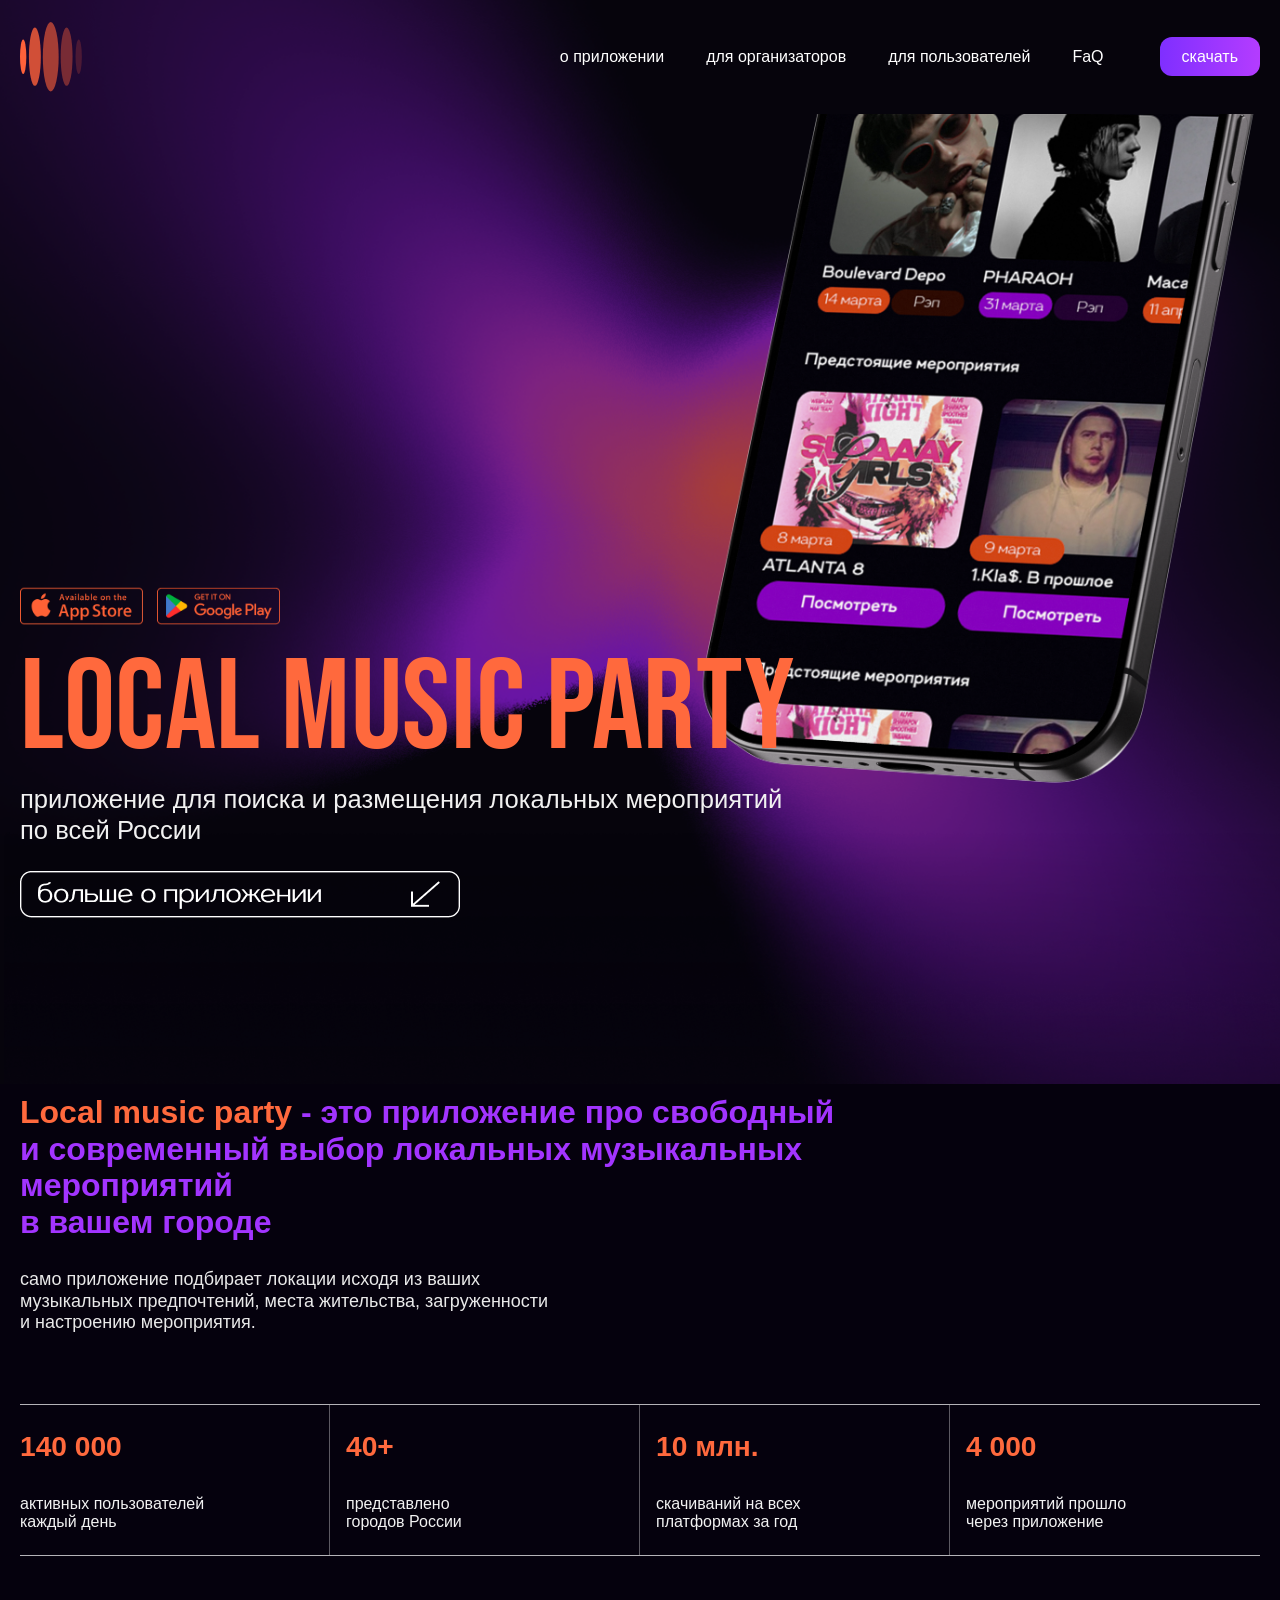
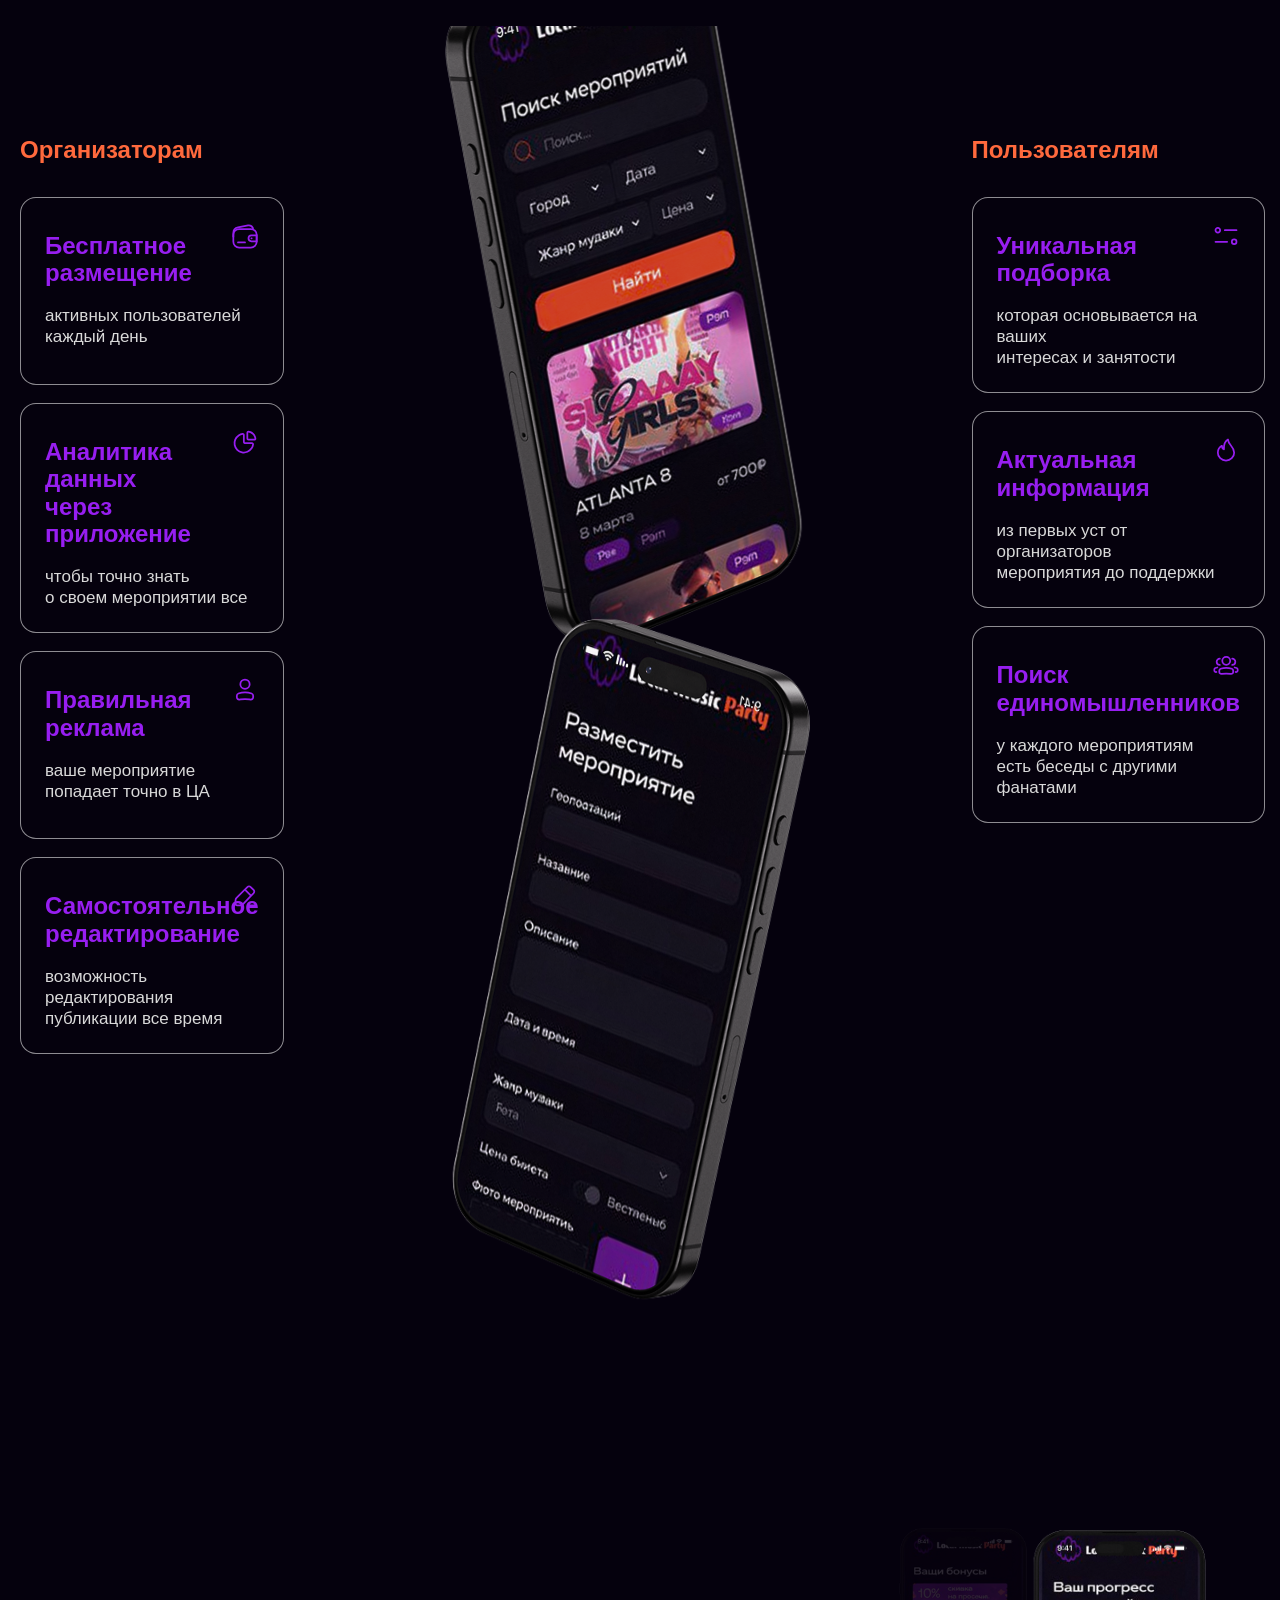
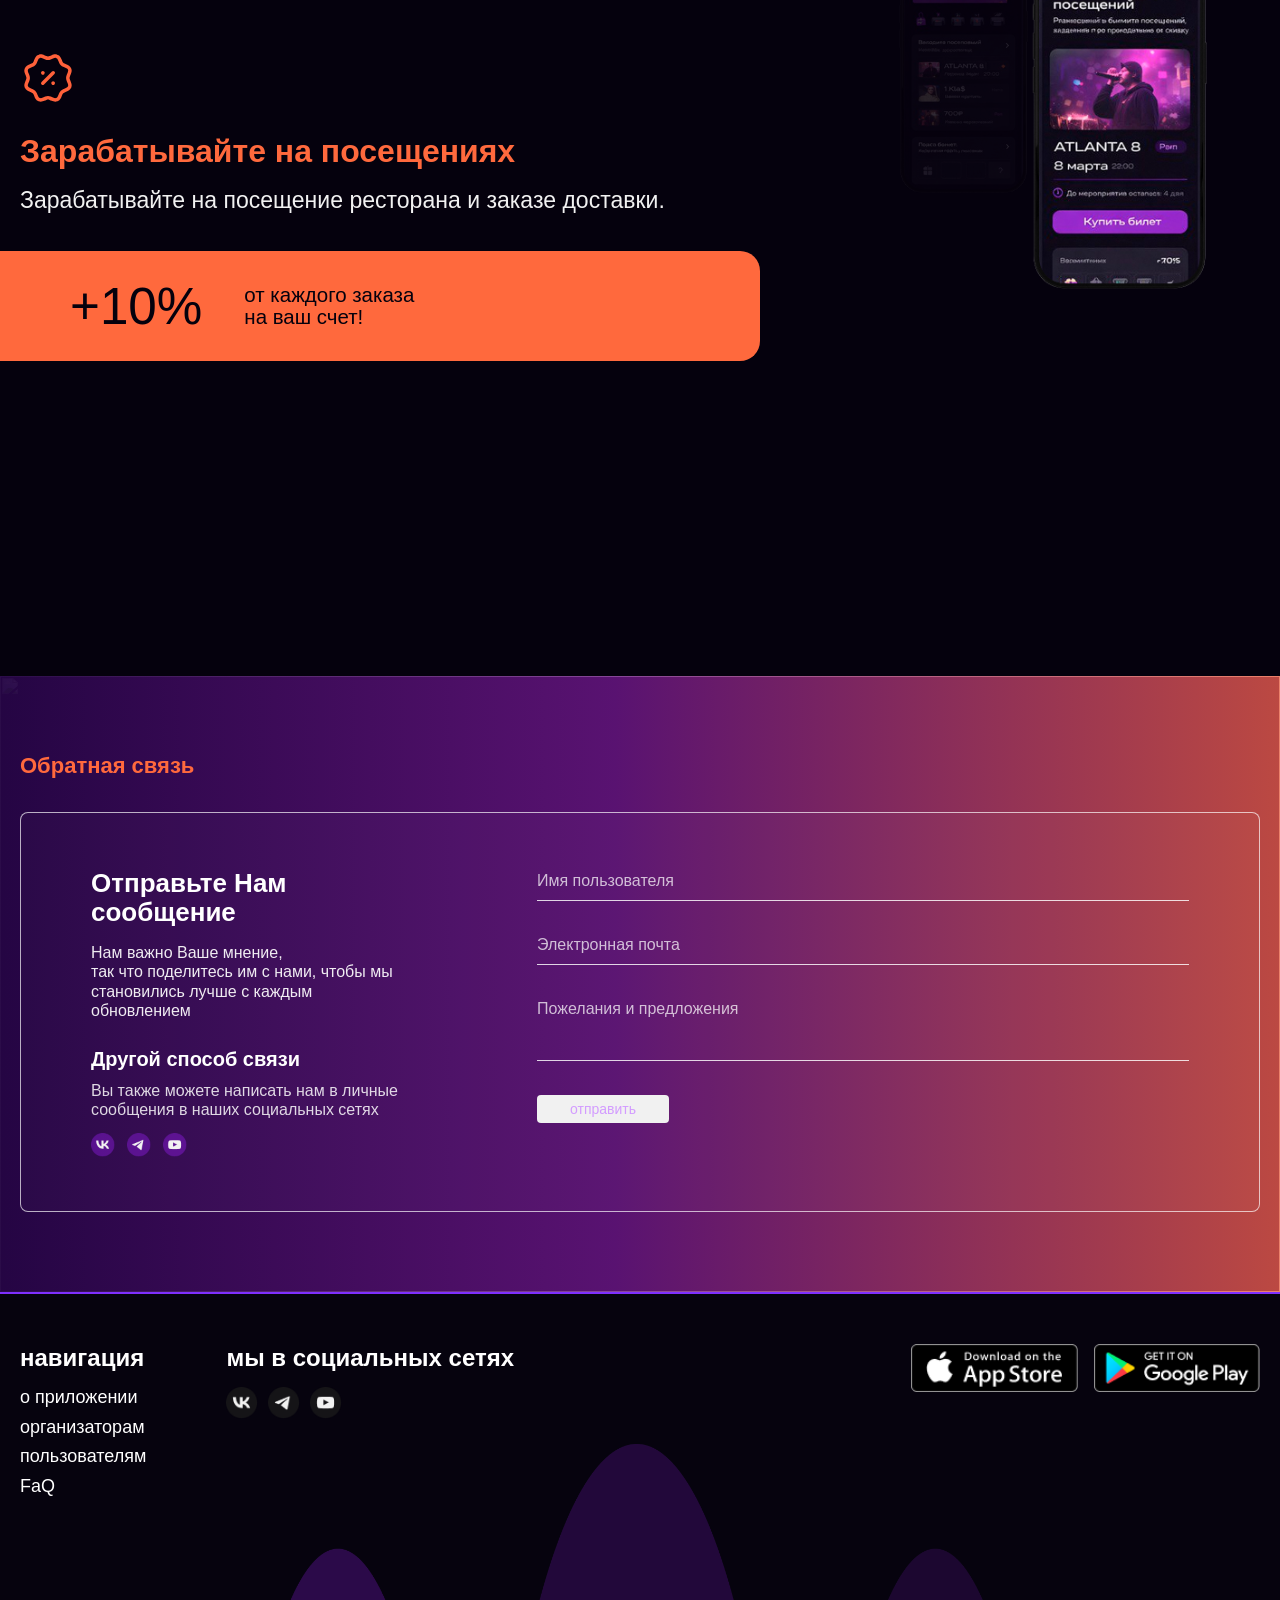
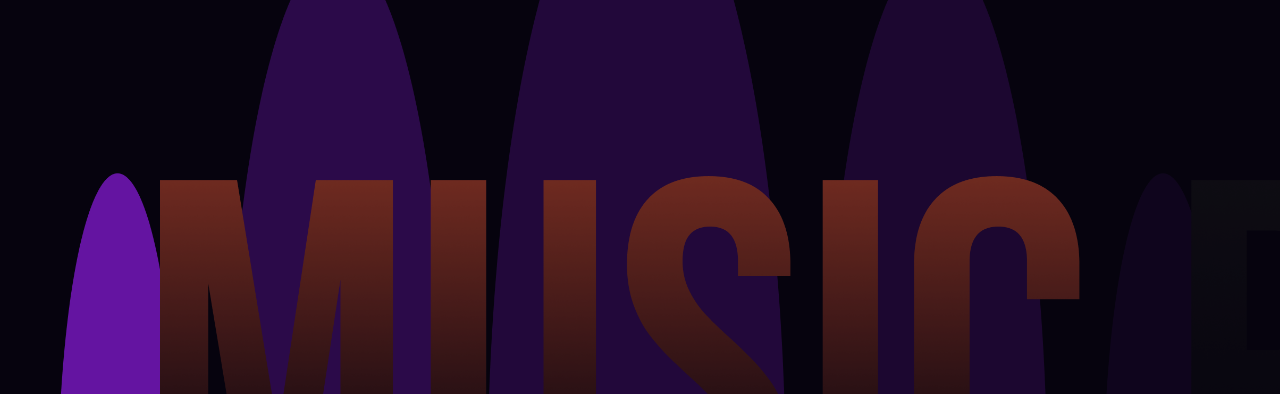
==== index.html @ 1e4c5f47 "обратная связь" ====
<!DOCTYPE html>
<html lang="ru">
<head>
  <meta charset="UTF-8">
  <meta name="viewport" content="width=device-width, initial-scale=1.0">
  <title>Local Music Party</title>

  <link rel="stylesheet" href="style.css">
  <link rel="icon" href="img/logo svg.svg" type="image/svg+xml">
</head>
<body>

  <div class="first-screen">
    <header class="header">
      <div class="container header-container">
        <a href="#" class="logo">
          <img src="img/logo svg.svg" alt="Логотип">
        </a>

        <nav class="nav">
          <ul class="menu">
            <li class="menu-item">
              <a href="#about" class="menu-link">о приложении</a>
            </li>

            <li class="menu-item">
              <a href="#organizers" class="menu-link">для организаторов</a>
            </li>

            <li class="menu-item">
              <a href="#users" class="menu-link">для пользователей</a>
            </li>

            <li class="menu-item">
              <a href="#faq" class="menu-link">FaQ</a>
            </li>
          </ul>
        </nav>

        <a href="#download" class="download-btn">скачать</a>
      </div>
    </header>

    <main>
      <section class="intro" id="about">
        <img class="intro-gradient" src="img/градиент 1.png" alt="">

        <div class="container intro-container">
          <div class="intro-content">
            <div class="store-buttons">
              <img src="img/AppleApp 2.png" alt="App Store">
              <img src="img/google 1.png" alt="Google Play">
            </div>

            <h1 class="intro-title">LOCAL MUSIC PARTY</h1>

            <p class="intro-text">
              приложение для поиска и размещения локальных
              мероприятий по всей России
            </p>

            <img src="img/о приложении.png" alt="о приложении">
          </div>

          <div class="intro-image">
            <img class="phone" src="img/phone 1.png" alt="Приложение Local Music Party">
          </div>
        </div>
      </section>
    </main>
  </div>

  <section class="about-app" id="about-more">
    <div class="container">
      <div class="about-app-content">
        <h2 class="about-app-title">
          <span>Local music party</span> - это приложение про свободный<br>
          и современный выбор локальных музыкальных мероприятий<br>
          в вашем городе
        </h2>

        <p class="about-app-text">
          само приложение подбирает локации исходя из ваших<br>
          музыкальных предпочтений, места жительства, загруженности<br>
          и настроению мероприятия.
        </p>
      </div>

      <div class="about-app-stats">
        <div class="about-app-stat">
          <h3>140 000</h3>
          <p>активных пользователей<br>каждый день</p>
        </div>

        <div class="about-app-stat">
          <h3>40+</h3>
          <p>представлено<br>городов России</p>
        </div>

        <div class="about-app-stat">
          <h3>10 млн.</h3>
          <p>скачиваний на всех<br>платформах за год</p>
        </div>

        <div class="about-app-stat">
          <h3>4 000</h3>
          <p>мероприятий прошло<br>через приложение</p>
        </div>
      </div>
    </div>
  </section>

  <section class="features-block">
  <div class="container features-container">
    <div class="features-side features-left">
      <h2 class="features-title">Организаторам</h2>

      <div class="feature-card">
        <img src="img/Wallet.svg" alt="" class="feature-icon">
        <h3>Бесплатное<br>размещение</h3>
        <p>активных пользователей<br>каждый день</p>
      </div>

      <div class="feature-card">
        <img src="img/Graph.svg" alt="" class="feature-icon">
        <h3>Аналитика данных<br>через приложение</h3>
        <p>чтобы точно знать<br>о своем мероприятии все</p>
      </div>

      <div class="feature-card">
        <img src="img/User.svg" alt="" class="feature-icon">
        <h3>Правильная<br>реклама</h3>
        <p>ваше мероприятие<br>попадает точно в ЦА</p>
      </div>

      <div class="feature-card">
        <img src="img/Edit 1.svg" alt="" class="feature-icon">
        <h3>Самостоятельное<br>редактирование</h3>
        <p>возможность редактирования<br>публикации все время</p>
      </div>
    </div>

    <div class="features-phones">
      <img src="img/phone 2.png" alt="Экран приложения" class="phone-two">
      <img src="img/phone 3.png" alt="Экран приложения" class="phone-three">
    </div>

    <div class="features-side features-right">
      <h2 class="features-title">Пользователям</h2>

      <div class="feature-card">
        <img src="img/Filter.svg" class="feature-icon">
        <h3>Уникальная<br>подборка</h3>
        <p>которая основывается на ваших<br>интересах и занятости</p>
      </div>

      <div class="feature-card">
        <img src="img/Fire.svg" alt="" class="feature-icon">
        <h3>Актуальная<br>информация</h3>
        <p>из первых уст от организаторов<br>мероприятия до поддержки</p>
      </div>

      <div class="feature-card">
        <img src="img/Users.svg" alt="" class="feature-icon">
        <h3>Поиск<br>единомышленников</h3>
        <p>у каждого мероприятиям<br>есть беседы с другими фанатами</p>
      </div>
    </div>
  </div>
</section>

<section class="bonus-block">
  <div class="container bonus-container">
    <div class="bonus-content">
      <img src="img/Sale.svg" alt="" class="bonus-icon">

      <h2 class="bonus-title">Зарабатывайте на посещениях</h2>

      <p class="bonus-text">
        Зарабатывайте на посещение ресторана и заказе доставки.
      </p>

      <div class="bonus-card">
        <div class="bonus-percent">+10%</div>
        <div class="bonus-card-text">
          от каждого заказа<br>
          на ваш счет!
        </div>
      </div>
    </div>

    <div class="bonus-phones">
      <img src="img/phone 4.png" alt="Экран приложения" class="bonus-phone-back">
      <img src="img/phone 5.png" alt="Экран приложения" class="bonus-phone-front">
    </div>
  </div>
  </section>

<script src="script.js"></script>

<section class="contact-section" id="contact">
  <div class="contact-bg">
    <img src="img/contact-bg.png" alt="" class="contact-bg-image">
    <div class="contact-overlay"></div>
  </div>

  <div class="container contact-container">
    <h2 class="contact-main-title">Обратная связь</h2>

    <div class="contact-card">
      <div class="contact-left">
        <div class="contact-info-block">
          <h3 class="contact-title">Отправьте Нам сообщение</h3>
          <p class="contact-text">
            Нам важно Ваше мнение,<br>
            так что поделитесь им с нами, чтобы мы<br>
            становились лучше с каждым обновлением
          </p>
        </div>

        <div class="contact-social-block">
          <h3 class="contact-subtitle">Другой способ связи</h3>
          <p class="contact-text contact-text-small">
            Вы также можете написать нам в личные<br>
            сообщения в наших социальных сетях
          </p>

          <div class="contact-socials">
            <a href="#" class="contact-social-link">
              <img src="img/socials.png" alt="VK">
            </a>
            <a href="#" class="contact-social-link">
              <img src="img/socials-2.png" alt="Telegram">
            </a>
            <a href="#" class="contact-social-link">
              <img src="img/socials-1.png" alt="YouTube">
            </a>
          </div>
        </div>
      </div>

      <div class="contact-right">
        <form class="contact-form" id="contactForm">
          <div class="contact-field">
            <input type="text" name="name" id="name" placeholder="Имя пользователя" required>
          </div>

          <div class="contact-field">
            <input type="email" name="email" id="email" placeholder="Электронная почта" required>
          </div>

          <div class="contact-field">
            <textarea name="message" id="message" placeholder="Пожелания и предложения" required></textarea>
          </div>

          <button type="submit" class="contact-btn">отправить</button>
          <p class="contact-status" id="contactStatus"></p>
        </form>
      </div>
    </div>
  </div>
</section>
<footer class="footer" id="faq">
  <div class="footer-bg">
    <img src="img/footer.png" alt="Фон футтера" class="footer-bg-image">
    <div class="footer-overlay"></div>
  </div>

  <div class="container footer-container">
    <div class="footer-top">
      <div class="footer-nav">
        <h3 class="footer-title">навигация</h3>
        <ul class="footer-menu">
          <li><a href="#about">о приложении</a></li>
          <li><a href="#organizers">организаторам</a></li>
          <li><a href="#users">пользователям</a></li>
          <li><a href="#faq">FaQ</a></li>
        </ul>
      </div>

      <div class="footer-socials">
        <h3 class="footer-title">мы в социальных сетях</h3>
        <div class="footer-social-icons">
          <a href="#" class="social-link">
            <img src="img/vk.png" alt="VK">
          </a>
          <a href="#" class="social-link">
            <img src="img/telegram.png" alt="Telegram">
          </a>
          <a href="#" class="social-link">
            <img src="img/youtube.png" alt="YouTube">
          </a>
        </div>
      </div>

      <div class="footer-downloads" id="download">
        <a href="#" class="store-link">
          <img src="img/appstore.png" alt="App Store">
        </a>
        <a href="#" class="store-link">
          <img src="img/googleplay.png" alt="Google Play">
        </a>
      </div>
    </div>


</body>
</html>
---- style.css ----
@font-face {
  font-family: "Bebas Neue";
  src: url("fonts/BebasNeue-Regular.ttf") format("truetype");
  font-weight: 400;
  font-style: normal;
}

@font-face {
  font-family: "Gros Ventre Light";
  src: url("fonts/GrosVentre-Light.ttf") format("truetype");
  font-weight: 300;
  font-style: normal;
}

@font-face {
  font-family: "Gros Ventre Bold";
  src: url("fonts/GrosVentre-Bold.ttf") format("truetype");
  font-weight: 700;
  font-style: normal;
}

@font-face {
  font-family: "Gros Ventre Regular";
  src: url("fonts/GrosVentre-Regular.ttf") format("truetype");
  font-weight: 400;
  font-style: normal;
}

/* RESET */

* {
  margin: 0;
  padding: 0;
  box-sizing: border-box;
}

html {
  scroll-behavior: smooth;
}

body {
  font-family: "Gros Ventre Light", Arial, sans-serif;
  background-color: #080510;
  color: #fff;
}

img {
  display: block;
  max-width: 100%;
}

a {
  text-decoration: none;
  color: inherit;
}

ul {
  list-style: none;
}

/* BASE */

.container {
  width: 100%;
  max-width: 1360px;
  margin: 0 auto;
  padding: 0 20px;
}

/* FIRST SCREEN */

.first-screen {
  position: relative;
  overflow: hidden;
  background-image: url("img/background 1.png");
  background-size: cover;
  background-position: center;
  background-repeat: no-repeat;
}

/* HEADER */

.header {
  position: relative;
  z-index: 20;
  padding: 22px 0;
}

.header-container {
  display: flex;
  align-items: center;
  justify-content: space-between;
  gap: 20px;
}

.logo {
  flex-shrink: 0;
}

.logo img {
  width: 62px;
  height: auto;
}

.nav {
  margin-left: auto;
}

.menu {
  display: flex;
  align-items: center;
  gap: 42px;
}

.menu-link {
  font-size: 16px;
  line-height: 1.2;
  color: #ffffff;
  transition: color 0.25s ease;
}

.menu-link:hover {
  color: #971ef0;
}

.download-btn {
  margin-left: 36px;
  padding: 10px 22px;
  border-radius: 12px;
  background: linear-gradient(90deg, #7f2fff 0%, #b43cff 100%);
  color: #fff;
  font-family: "Gros Ventre Bold", Arial, sans-serif;
  font-size: 16px;
  line-height: 1.2;
  transition: transform 0.25s ease, opacity 0.25s ease;
}

.download-btn:hover {
  opacity: 0.92;
  transform: translateY(-1px);
}

/* INTRO */

.intro {
  position: relative;
  padding: 24px 0 86px;
  overflow: hidden;
}

.intro-gradient {
  position: absolute;
  left: 55%;
  top: 68%;
  transform: translate(-50%, 0%);
  width: 1400px;
  max-width: none;
  opacity: 0.9;
  pointer-events: none;
  z-index: 4;
}

.intro-container {
  position: relative;
  min-height: 920px;
  display: flex;
  align-items: flex-end;
}

.intro-content {
  position: relative;
  z-index: 4;
  max-width: 980px;
  width: 100%;
  padding-bottom: 92px;
}

.store-buttons {
  display: flex;
  align-items: center;
  gap: 14px;
  margin-bottom: 24px;
}

.store-buttons img {
  height: 48px;
  width: auto;
  max-width: none;
  transition: transform 0.3s ease;
}

.store-buttons img:hover {
  transform: scale(1.05);
}

.intro-title {
  max-width: 920px;
  font-family: "Bebas Neue", sans-serif;
  font-size: clamp(96px, 11vw, 190px);
  line-height: 0.88;
  font-weight: 400;
  letter-spacing: 0.5px;
  color: #ff693d;
  margin-bottom: 18px;
}

.intro-text {
  max-width: 790px;
  font-family: "Gros Ventre Light", Arial, sans-serif;
  font-size: clamp(22px, 2vw, 34px);
  line-height: 1.18;
  color: #f1f1f1;
  margin-bottom: 26px;
}

.intro-image {
  position: absolute;
  right: -40px;
  bottom: -310px;
  z-index: 1;
  pointer-events: none;
}

.intro-image img {
  width: 1300px;
  max-width: none;
  height: auto;
}

/* PHONE ANIMATION */

.phone {
  opacity: 0;
  transform: translateY(200px) scale(0.8) rotate(10deg);
  transition: all 1.2s cubic-bezier(.2, .65, .3, 1);
}

.phone.show {
  opacity: 1;
  transform: translateY(0) scale(1) rotate(0deg);
}

/* ABOUT APP */

.about-app {
  padding: 10px 0 70px;
  background-color: #05010d;
}

.about-app-content {
  max-width: 1000px;
  margin-bottom: 70px;
}

.about-app-title {
  font-family: "Gros Ventre Regular", Arial, sans-serif;
  font-size: clamp(24px, 3vw, 32px);
  line-height: 1.15;
  color: #a234ff;
  margin-bottom: 28px;
}

.about-app-title span {
  color: #ff693d;
}

.about-app-text {
  max-width: 860px;
  font-family: "Gros Ventre Light", Arial, sans-serif;
  font-size: 18px;
  line-height: 1.2;
  color: #e9e9e9;
}

.about-app-stats {
  display: grid;
  grid-template-columns: repeat(4, 1fr);
  border-top: 1px solid rgba(255, 255, 255, 0.7);
  border-bottom: 1px solid rgba(255, 255, 255, 0.7);
}

.about-app-stat {
  padding: 28px 16px 18px 0;
  min-height: 150px;
}

.about-app-stat:not(:last-child) {
  border-right: 1px solid rgba(255, 255, 255, 0.35);
  padding-right: 24px;
}

.about-app-stat:not(:first-child) {
  padding-left: 16px;
}

.about-app-stat h3 {
  font-family: "Gros Ventre Bold", Arial, sans-serif;
  font-size: clamp(28px, 2.2vw, 48px);
  line-height: 1;
  color: #ff693d;
  margin-bottom: 34px;
}

.about-app-stat p {
  font-family: "Gros Ventre Light", Arial, sans-serif;
  font-size: clamp(16px, 1.2vw, 28px);
  line-height: 1.15;
  color: #f2f2f2;
}

/* FEATURES BLOCK */

.features-block {
  padding: 110px 0 80px;
  background-color: #05010d;
  overflow: hidden;
}

.features-container {
  display: grid;
  grid-template-columns: 1fr 620px 1fr;
  gap: 34px;
  align-items: start;
}

.features-side {
  display: flex;
  flex-direction: column;
  gap: 18px;
}

.features-title {
  margin-bottom: 14px;
  font-family: "Gros Ventre Bold", Arial, sans-serif;
  font-size: 24px;
  line-height: 1.2;
  color: #ff693d;
}

.feature-card {
  position: relative;
  min-height: 188px;
  padding: 34px 24px 24px;
  border: 1px solid rgba(255, 255, 255, 0.55);
  border-radius: 16px;
  background: rgba(8, 5, 16, 0.35);
}

.feature-icon {
  position: absolute;
  top: 24px;
  right: 24px;
  width: 28px;
  height: 28px;
  object-fit: contain;
}

.feature-card h3 {
  margin-bottom: 18px;
  font-family: "Gros Ventre Bold", Arial, sans-serif;
  font-size: 24px;
  line-height: 1.15;
  color: #971ef0;
}

.feature-card p {
  font-family: "Gros Ventre Light", Arial, sans-serif;
  font-size: 17px;
  line-height: 1.25;
  color: #d9d9d9;
}

.features-phones {
  position: relative;
  min-height: 1100px;
  display: flex;
  justify-content: center;
  align-items: center;
}

.phone-two,
.phone-three {
  position: absolute;
  max-width: none;
  height: auto;
  will-change: transform;
  transition: transform 0.08s linear;
}

.phone-two {
  width: 1320px;
  top: -400px;
  left: -350px;
  transform: rotate(8deg);
  z-index: 2;
  rotate: -9deg;
}

.phone-three {
  width: 1320px;
  bottom: -60px;
  top: 250px;
  left: -350px;
  transform: rotate(-10deg);
  z-index: 3;
  rotate: 9deg;
}

/* BONUS BLOCK */

.bonus-block {
  padding: 110px 0 90px;
  background: #05010d;
  overflow: hidden;
}

.bonus-container {
  display: grid;
  grid-template-columns: 1fr 320px;
  gap: 40px;
  align-items: center;
}

.bonus-content {
  max-width: 1000px;
}

.bonus-icon {
  width: 56px;
  height: 56px;
  margin-bottom: 28px;
}

.bonus-title {
  margin-bottom: 18px;
  font-family: "Gros Ventre Bold", Arial, sans-serif;
  font-size: clamp(30px, 3vw, 32px);
  line-height: 1.1;
  color: #ff693d;
}

.bonus-text {
  margin-bottom: 36px;
  font-family: "Gros Ventre Light", Arial, sans-serif;
  font-size: clamp(18px, 1.8vw, 24px);
  line-height: 1.2;
  color: #f1f1f1;
}

.bonus-card {
  display: flex;
  align-items: center;
  gap: 42px;
  max-width: 1240px;
  min-height: 110px;
  padding: 24px 38px;
  padding-left: 550px;
  border-radius: 20px;
  background: #ff693d;
  margin-left: -500px;
}

.bonus-percent {
  flex-shrink: 0;
  font-family: "Gros Ventre Bold", Arial, sans-serif;
  font-size: clamp(40px, 4vw, 74px);
  line-height: 1;
  color: #05010d;
}

.bonus-card-text {
  font-family: "Gros Ventre Regular", Arial, sans-serif;
  font-size: clamp(20px, 1.6vw, 32px);
  line-height: 1.1;
  color: #05010d;
}

.bonus-phones {
  position: relative;
  min-height: 760px;
}

.bonus-phone-back,
.bonus-phone-front {
  position: absolute;
  max-width: none;
  height: auto;
}

.bonus-phone-back {
  width: 420px;
  right: 120px;
  top: 40px;
  opacity: 0.35;
  z-index: 1;
}

.bonus-phone-front {
  width: 470px;
  right: 0;
  top: 20px;
  z-index: 2;
}

/* FOOTER */

.footer {
  position: relative;
  overflow: hidden;
  min-height: 700px;
  background: #05010d;
  border-top: 2px solid #7f2fff;
}

.footer-bg {
  position: absolute;
  inset: 0;
  z-index: 0;
  pointer-events: none;
}

.footer-bg-image {
  position: absolute;
  inset: 0;
  width: 100%;
  height: 100%;
  object-fit: cover;
  z-index: 0;
}

.footer-overlay {
  position: absolute;
  inset: 0;
  background: rgba(5, 1, 13, 0.35);
  z-index: 1;
}

.footer-container {
  position: relative;
  z-index: 5;
  min-height: 700px;
  padding-top: 50px;
  padding-bottom: 50px;
}

.footer-top {
  position: relative;
  z-index: 5;
  display: flex;
  justify-content: space-between;
  align-items: flex-start;
  gap: 40px;
}

.footer-nav,
.footer-socials,
.footer-downloads {
  position: relative;
  z-index: 6;
}

.footer-title {
  margin-bottom: 14px;
  font-family: "Gros Ventre Bold", Arial, sans-serif;
  font-size: 24px;
  line-height: 1.2;
  color: #fff;
}

.footer-menu {
  display: flex;
  flex-direction: column;
  gap: 8px;
}

.footer-menu a {
  color: #fff;
  font-size: 18px;
  line-height: 1.2;
  transition: color 0.25s ease;
}

.footer-menu a:hover {
  color: #971ef0;
}

.footer-socials {
  margin-left: 40px;
  margin-right: auto;
}

.footer-social-icons {
  display: flex;
  align-items: center;
  gap: 10px;
}

.social-link {
  display: flex;
  align-items: center;
  justify-content: center;
}

.social-link img {
  width: 32px;
  height: 32px;
  object-fit: contain;
}

.footer-downloads {
  display: flex;
  align-items: center;
  gap: 16px;
  flex-wrap: wrap;
}

.store-link img {
  height: 48px;
  width: auto;
  display: block;
}

/* LARGE DESKTOP */

@media (max-width: 1400px) {
  .intro-container {
    min-height: 860px;
  }

  .intro-content {
    max-width: 900px;
    padding-bottom: 80px;
  }

  .intro-title {
    font-size: clamp(92px, 10vw, 172px);
  }

  .intro-image {
    right: -70px;
    bottom: -250px;
  }

  .intro-image img {
    width: 1450px;
  }
}

/* DESKTOP */

@media (max-width: 1200px) {
  .menu {
    gap: 26px;
  }

  .menu-link,
  .download-btn {
    font-size: 15px;
  }

  .download-btn {
    margin-left: 24px;
  }

  .intro {
    padding: 20px 0 70px;
  }

  .intro-gradient {
    width: 1200px;
  }

  .intro-container {
    min-height: 760px;
  }

  .intro-content {
    max-width: 760px;
    padding-bottom: 70px;
  }

  .intro-title {
    font-size: clamp(76px, 8.8vw, 138px);
    max-width: 720px;
  }

  .intro-text {
    max-width: 600px;
    font-size: clamp(20px, 1.8vw, 28px);
  }

  .intro-image {
    right: -100px;
    bottom: -170px;
  }

  .intro-image img {
    width: 1180px;
  }

  .features-container {
    grid-template-columns: 1fr 480px 1fr;
    gap: 24px;
  }

  .features-phones {
    min-height: 900px;
  }

  .phone-two,
  .phone-three {
    width: 390px;
  }

  .phone-two {
    left: 40px;
  }

  .phone-three {
    left: 10px;
  }

  .feature-card h3 {
    font-size: 21px;
  }

  .feature-card p {
    font-size: 16px;
  }

  .bonus-container {
    grid-template-columns: 1fr 500px;
    gap: 24px;
  }

  .bonus-phones {
    min-height: 660px;
  }

  .bonus-phone-back {
    width: 340px;
    right: 100px;
  }

  .bonus-phone-front {
    width: 390px;
  }

  .footer-socials {
    margin-left: 20px;
  }

  .footer-title {
    font-size: 22px;
  }

  .footer-menu a {
    font-size: 18px;
  }
}

/* TABLET */

@media (max-width: 1024px) {
  .header {
    padding: 18px 0;
  }

  .logo img {
    width: 56px;
  }

  .menu {
    gap: 22px;
  }

  .download-btn {
    padding: 9px 18px;
    border-radius: 10px;
  }

  .intro {
    padding: 20px 0 56px;
  }

  .intro-gradient {
    width: 1000px;
    left: 54%;
    top: 54%;
  }

  .intro-container {
    min-height: 680px;
  }

  .intro-content {
    max-width: 620px;
    padding-bottom: 40px;
  }

  .intro-title {
    max-width: 620px;
    font-size: clamp(70px, 8vw, 118px);
    margin-bottom: 14px;
  }

  .intro-text {
    max-width: 500px;
    font-size: clamp(18px, 1.8vw, 24px);
    margin-bottom: 22px;
  }

  .intro-image {
    right: -110px;
    bottom: -120px;
  }

  .intro-image img {
    width: 980px;
  }

  .about-app {
    padding: 90px 0 60px;
  }

  .about-app-content {
    margin-bottom: 50px;
  }

  .about-app-stats {
    grid-template-columns: repeat(2, 1fr);
  }

  .about-app-stat:nth-child(2) {
    border-right: none;
  }

  .about-app-stat:nth-child(1),
  .about-app-stat:nth-child(2) {
    border-bottom: 1px solid rgba(255, 255, 255, 0.35);
  }
}

/* FEATURES + BONUS + FOOTER TABLET */

@media (max-width: 992px) {
  .features-container {
    grid-template-columns: 1fr;
  }

  .features-phones {
    order: 2;
    min-height: 820px;
    max-width: 520px;
    margin: 0 auto;
  }

  .features-left {
    order: 1;
  }

  .features-right {
    order: 3;
  }

  .features-title {
    margin-bottom: 8px;
  }

  .phone-two,
  .phone-three {
    width: 360px;
  }

  .phone-two {
    left: 100px;
  }

  .phone-three {
    left: 20px;
  }

  .bonus-container {
    grid-template-columns: 1fr;
  }

  .bonus-content {
    max-width: 100%;
  }

  .bonus-phones {
    min-height: 620px;
    max-width: 520px;
    margin: 0 auto;
  }

  .footer {
    min-height: 760px;
  }

  .footer-container {
    min-height: 760px;
    padding-top: 36px;
  }

  .footer-top {
    flex-wrap: wrap;
    gap: 28px;
  }

  .footer-socials {
    margin-left: 0;
    margin-right: 0;
  }

  .footer-downloads {
    width: 100%;
    justify-content: flex-start;
  }
}

/* MOBILE */

@media (max-width: 768px) {
  .header-container {
    flex-wrap: wrap;
    gap: 16px;
  }

  .nav {
    order: 3;
    width: 100%;
    margin-left: 0;
  }

  .menu {
    flex-wrap: wrap;
    justify-content: center;
    gap: 14px 24px;
  }

  .download-btn {
    margin-left: auto;
  }

  .intro {
    padding: 28px 0 42px;
  }

  .intro-gradient {
    width: 800px;
    left: 50%;
    top: 52%;
  }

  .intro-container {
    min-height: auto;
    display: flex;
    flex-direction: column;
    align-items: flex-start;
    gap: 34px;
  }

  .intro-content {
    max-width: 100%;
    padding-bottom: 0;
  }

  .store-buttons {
    flex-wrap: wrap;
  }

  .intro-title {
    max-width: 100%;
    font-size: 76px;
    line-height: 0.9;
    margin-bottom: 18px;
  }

  .intro-text {
    max-width: 100%;
    font-size: 18px;
    line-height: 1.22;
    margin-bottom: 22px;
  }

  .intro-image {
    position: static;
    width: 100%;
    display: flex;
    justify-content: center;
    pointer-events: auto;
  }

  .intro-image img {
    width: min(100%, 470px);
    max-width: 100%;
    height: auto;
  }

  .about-app {
    padding: 70px 0 50px;
  }

  .about-app-content {
    margin-bottom: 36px;
  }

  .about-app-stats {
    grid-template-columns: 1fr;
  }

  .about-app-stat {
    padding: 22px 0;
    min-height: auto;
  }

  .about-app-stat:not(:last-child) {
    border-right: none;
    border-bottom: 1px solid rgba(255, 255, 255, 0.35);
    padding-right: 0;
  }

  .about-app-stat:not(:first-child) {
    padding-left: 0;
  }

  .about-app-stat h3 {
    margin-bottom: 18px;
  }

  .features-block {
    padding: 70px 0 50px;
  }

  .features-phones {
    min-height: 620px;
    max-width: 320px;
  }

  .phone-two,
  .phone-three {
    width: 250px;
  }

  .phone-two {
    left: 50px;
  }

  .phone-three {
    left: 0;
  }

  .feature-card {
    min-height: auto;
    padding: 28px 20px 22px;
  }

  .feature-card h3 {
    font-size: 20px;
  }

  .feature-card p {
    font-size: 15px;
  }

  .bonus-block {
    padding: 70px 0 50px;
  }

  .bonus-icon {
    width: 48px;
    height: 48px;
    margin-bottom: 20px;
  }

  .bonus-text {
    margin-bottom: 28px;
  }

  .bonus-card {
    gap: 20px;
    padding: 20px 22px;
    border-radius: 16px;
  }

  .bonus-phones {
    min-height: 500px;
    max-width: 360px;
  }

  .bonus-phone-back {
    width: 250px;
    right: 80px;
    top: 30px;
  }

  .bonus-phone-front {
    width: 290px;
    right: 0;
    top: 10px;
  }

  .footer {
    min-height: 620px;
  }

  .footer-container {
    min-height: 620px;
    padding-top: 28px;
    padding-bottom: 28px;
  }

  .footer-top {
    flex-direction: column;
    align-items: flex-start;
    gap: 24px;
  }

  .footer-title {
    font-size: 20px;
    margin-bottom: 10px;
  }

  .footer-menu a {
    font-size: 17px;
  }

  .footer-downloads {
    gap: 12px;
    width: 100%;
  }

  .store-link img {
    height: 42px;
  }
}

/* SMALL MOBILE */

@media (max-width: 480px) {
  .container {
    padding: 0 16px;
  }

  .header {
    padding: 16px 0;
  }

  .logo img {
    width: 50px;
  }

  .menu {
    flex-direction: column;
    align-items: flex-start;
    gap: 12px;
  }

  .download-btn {
    width: 100%;
    margin-left: 0;
    text-align: center;
  }

  .intro {
    padding: 22px 0 36px;
  }

  .intro-gradient {
    width: 620px;
  }

  .store-buttons img {
    height: 42px;
  }

  .intro-title {
    font-size: 54px;
  }

  .intro-text {
    font-size: 16px;
  }

  .intro-image img {
    width: min(100%, 320px);
  }

  .bonus-card {
    flex-direction: column;
    align-items: flex-start;
    gap: 12px;
    padding-left: 22px;
    margin-left: 0;
  }

  .bonus-phones {
    min-height: 420px;
    max-width: 300px;
  }

  .bonus-phone-back {
    width: 210px;
    right: 70px;
  }

  .bonus-phone-front {
    width: 240px;
  }

  .footer {
    min-height: 560px;
  }

  .footer-container {
    min-height: 560px;
  }

  .footer-title {
    font-size: 18px;
  }

  .footer-menu a {
    font-size: 16px;
  }

  .social-link img {
    width: 28px;
    height: 28px;
  }

  .store-link img {
    height: 36px;
  }
}
/* CONTACT */

.contact-section {
  position: relative;
  overflow: hidden;
  padding: 78px 0 80px;
  background: #1d0436;
}

.contact-bg {
  position: absolute;
  inset: 0;
  z-index: 0;
  pointer-events: none;
}

.contact-bg-image {
  position: absolute;
  inset: 0;
  width: 100%;
  height: 100%;
  object-fit: cover;
}

.contact-overlay {
  position: absolute;
  inset: 0;
  background:
    linear-gradient(90deg, rgba(37, 5, 68, 0.96) 0%, rgba(112, 24, 136, 0.72) 48%, rgba(255, 102, 71, 0.70) 100%);
}

.contact-container {
  position: relative;
  z-index: 2;
}

.contact-main-title {
  margin-bottom: 34px;
  font-family: "Gros Ventre Bold", Arial, sans-serif;
  font-size: 22px;
  line-height: 1.1;
  color: #ff693d;
}

.contact-card {
  position: relative;
  display: grid;
  grid-template-columns: 360px 1fr;
  gap: 86px;
  min-height: 330px;
  padding: 56px 70px 54px;
  border: 1px solid rgba(255, 255, 255, 0.68);
  border-radius: 8px;
  background: rgba(255, 255, 255, 0.02);
}

.contact-left {
  display: flex;
  flex-direction: column;
  justify-content: space-between;
  min-height: 100%;
}

.contact-info-block {
  max-width: 320px;
}

.contact-title {
  margin-bottom: 16px;
  font-family: "Gros Ventre Bold", Arial, sans-serif;
  font-size: 26px;
  line-height: 1.12;
  color: #ffffff;
}

.contact-subtitle {
  margin-bottom: 10px;
  font-family: "Gros Ventre Regular", Arial, sans-serif;
  font-size: 20px;
  line-height: 1.15;
  color: #ffffff;
}

.contact-text {
  font-family: "Gros Ventre Light", Arial, sans-serif;
  font-size: 16px;
  line-height: 1.2;
  color: rgba(255, 255, 255, 0.92);
}

.contact-text-small {
  margin-bottom: 14px;
  color: rgba(255, 255, 255, 0.84);
}

.contact-socials {
  display: flex;
  align-items: center;
  gap: 12px;
}

.contact-social-link {
  display: inline-flex;
  align-items: center;
  justify-content: center;
  width: auto;
  height: auto;
  background: transparent;
  border-radius: 0;
  padding: 0;
  transition: transform 0.25s ease, opacity 0.25s ease;
}

.contact-social-link:hover {
  transform: translateY(-2px);
  opacity: 0.9;
  background: transparent;
}

.contact-social-link img {
  display: block;
  width: 24px;
  height: 24px;
  object-fit: contain;
}

.contact-right {
  min-width: 0;
}

.contact-form {
  display: flex;
  flex-direction: column;
  gap: 34px;
  padding-top: 2px;
}

.contact-field {
  width: 100%;
}

.contact-field input,
.contact-field textarea {
  display: block;
  width: 100%;
  margin: 0;
  border: none;
  border-radius: 0;
  border-bottom: 1px solid rgba(255, 255, 255, 0.82);
  background: transparent;
  box-shadow: none;
  outline: none;
  padding: 0 0 10px;
  font-family: "Gros Ventre Light", Arial, sans-serif;
  font-size: 16px;
  line-height: 1.2;
  color: #ffffff;
  appearance: none;
  -webkit-appearance: none;
}

.contact-field input::placeholder,
.contact-field textarea::placeholder {
  color: rgba(255, 255, 255, 0.72);
}

.contact-field input:focus,
.contact-field textarea:focus {
  border-bottom-color: #ffffff;
}

.contact-field textarea {
  min-height: 62px;
  resize: none;
  overflow: hidden;
  padding-top: 0;
}

.contact-btn {
  width: 132px;
  height: 28px;
  border: none;
  border-radius: 4px;
  background: #f1f1f1;
  color: #d39cff;
  font-family: "Gros Ventre Regular", Arial, sans-serif;
  font-size: 14px;
  line-height: 1;
  text-transform: lowercase;
  cursor: pointer;
  transition: transform 0.25s ease, opacity 0.25s ease;
}

.contact-btn:hover {
  transform: translateY(-1px);
  opacity: 0.96;
}

.contact-btn:disabled {
  opacity: 0.65;
  cursor: not-allowed;
}

.contact-status {
  min-height: 18px;
  margin-top: -18px;
  font-size: 13px;
  line-height: 1.2;
  color: #ffffff;
}

.contact-status.success {
  color: #ffffff;
}

.contact-status.error {
  color: #ffd9d9;
}

/* TABLET */

@media (max-width: 992px) {
  .contact-section {
    padding: 70px 0;
  }

  .contact-card {
    grid-template-columns: 1fr;
    gap: 40px;
    padding: 36px 28px;
  }

  .contact-left {
    gap: 30px;
  }
}

/* MOBILE */

@media (max-width: 768px) {
  .contact-section {
    padding: 56px 0;
  }

  .contact-main-title {
    margin-bottom: 22px;
    font-size: 20px;
  }

  .contact-card {
    gap: 28px;
    padding: 24px 18px;
  }

  .contact-title {
    font-size: 22px;
  }

  .contact-subtitle {
    font-size: 18px;
  }

  .contact-text {
    font-size: 15px;
  }

  .contact-form {
    gap: 24px;
  }

  .contact-field input,
  .contact-field textarea {
    font-size: 15px;
  }

  .contact-btn {
    width: 100%;
    height: 40px;
  }

  .contact-status {
    margin-top: 0;
  }
}

@media (max-width: 480px) {
  .contact-card {
    padding: 20px 14px;
  }

  .contact-title {
    font-size: 20px;
  }

  .contact-subtitle {
    font-size: 17px;
  }

  .contact-text,
  .contact-text-small {
    font-size: 14px;
  }
}
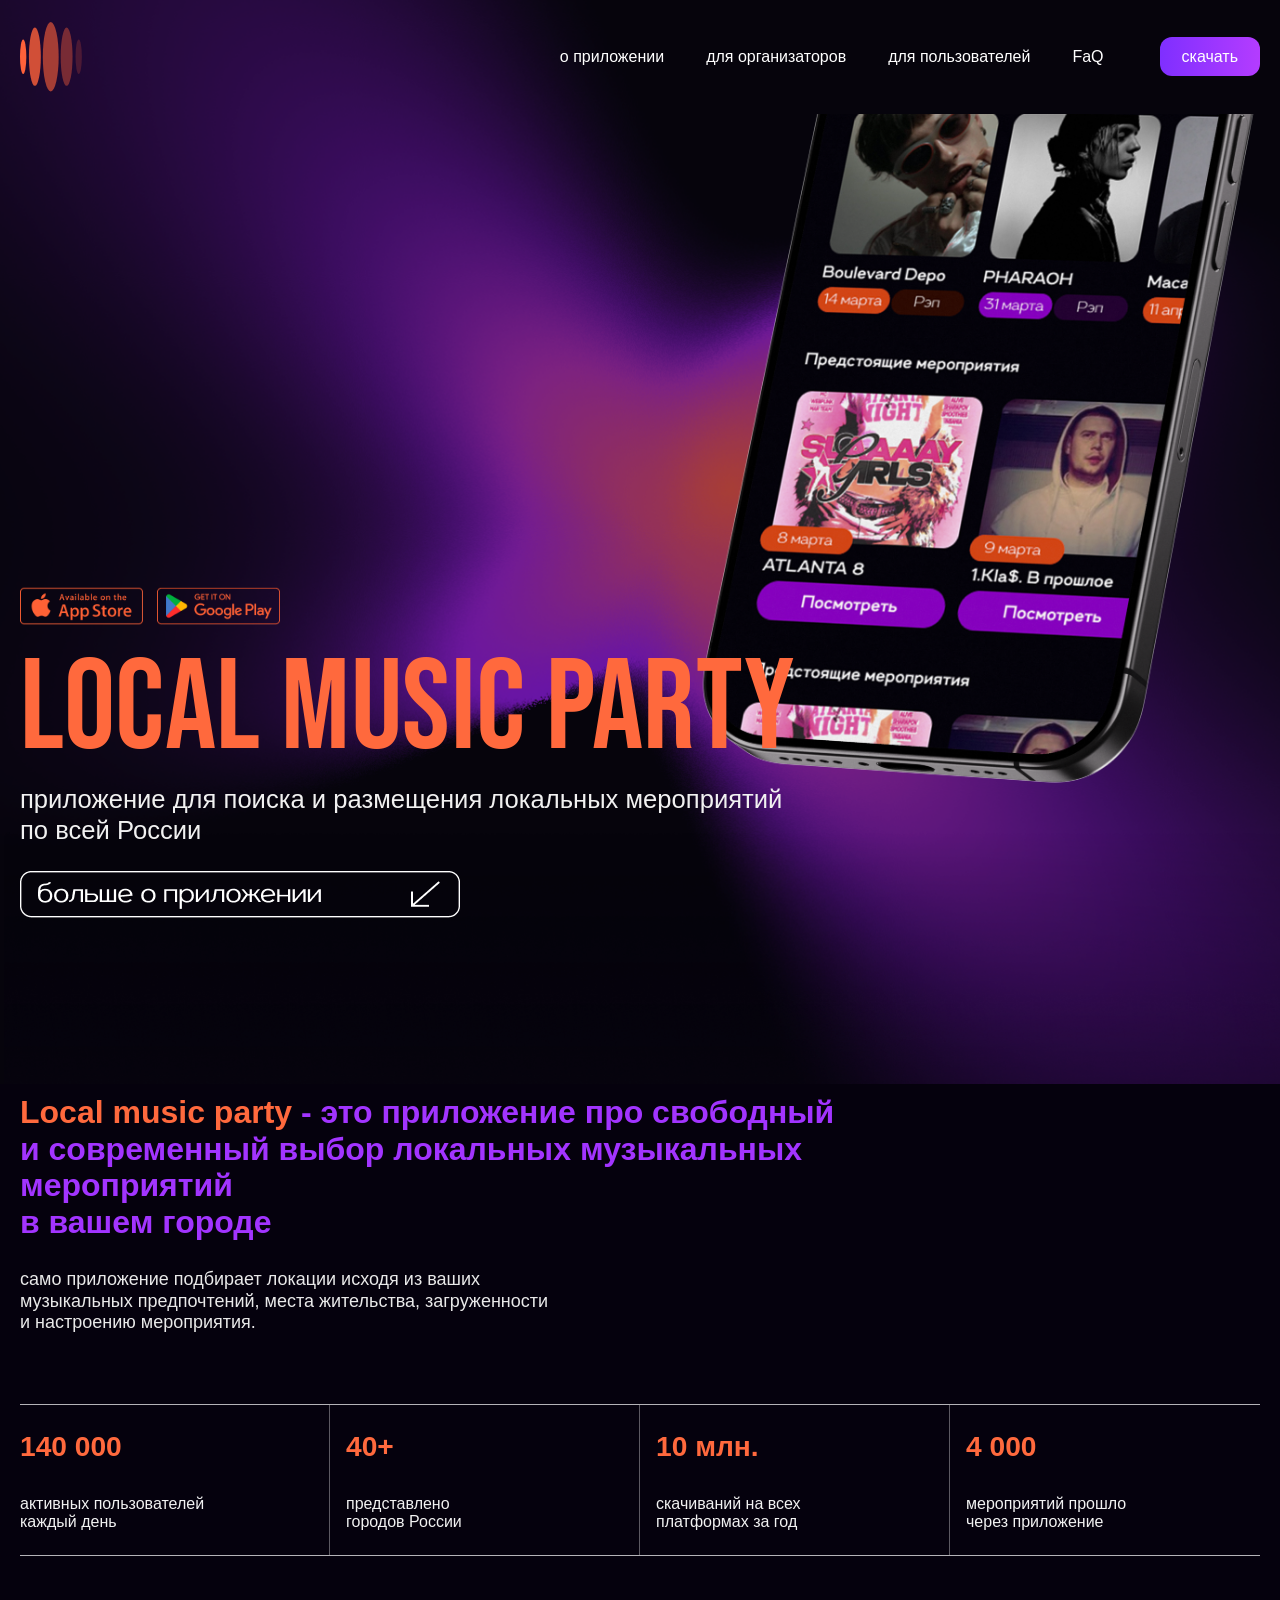
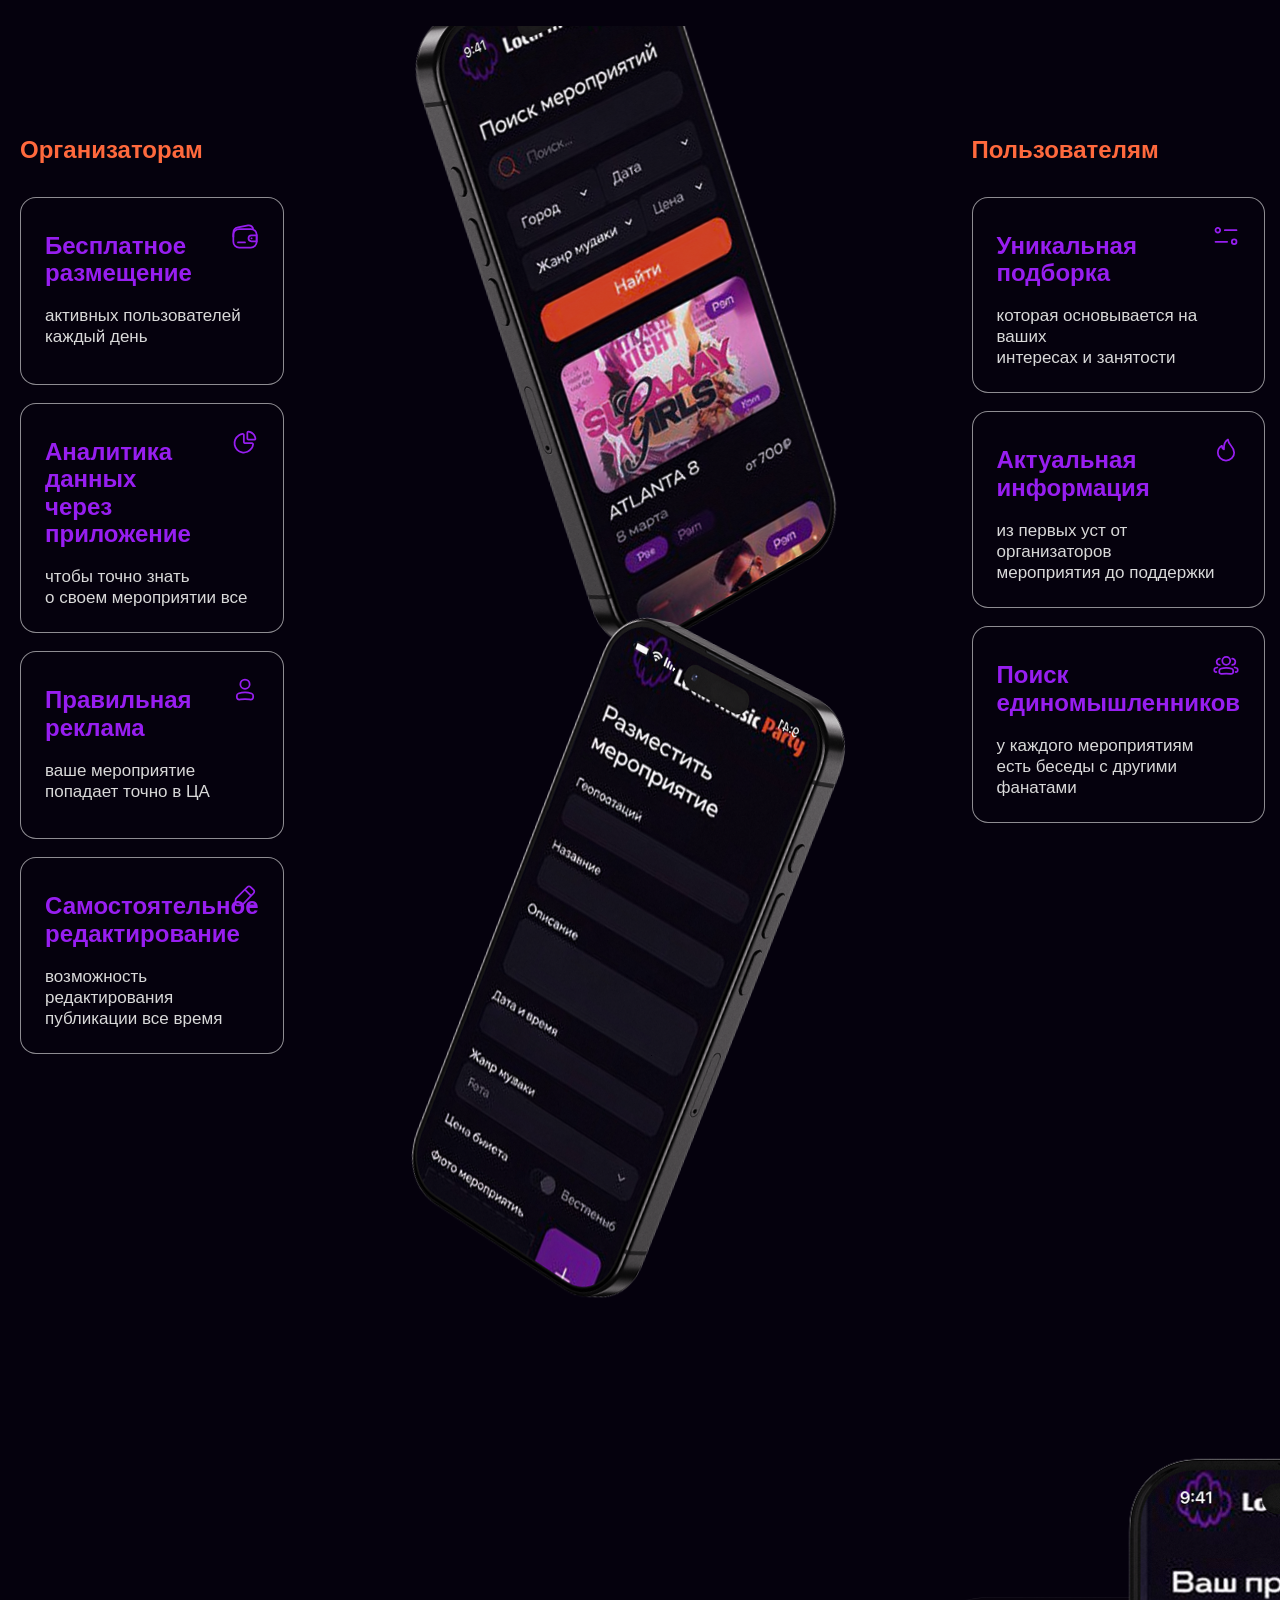
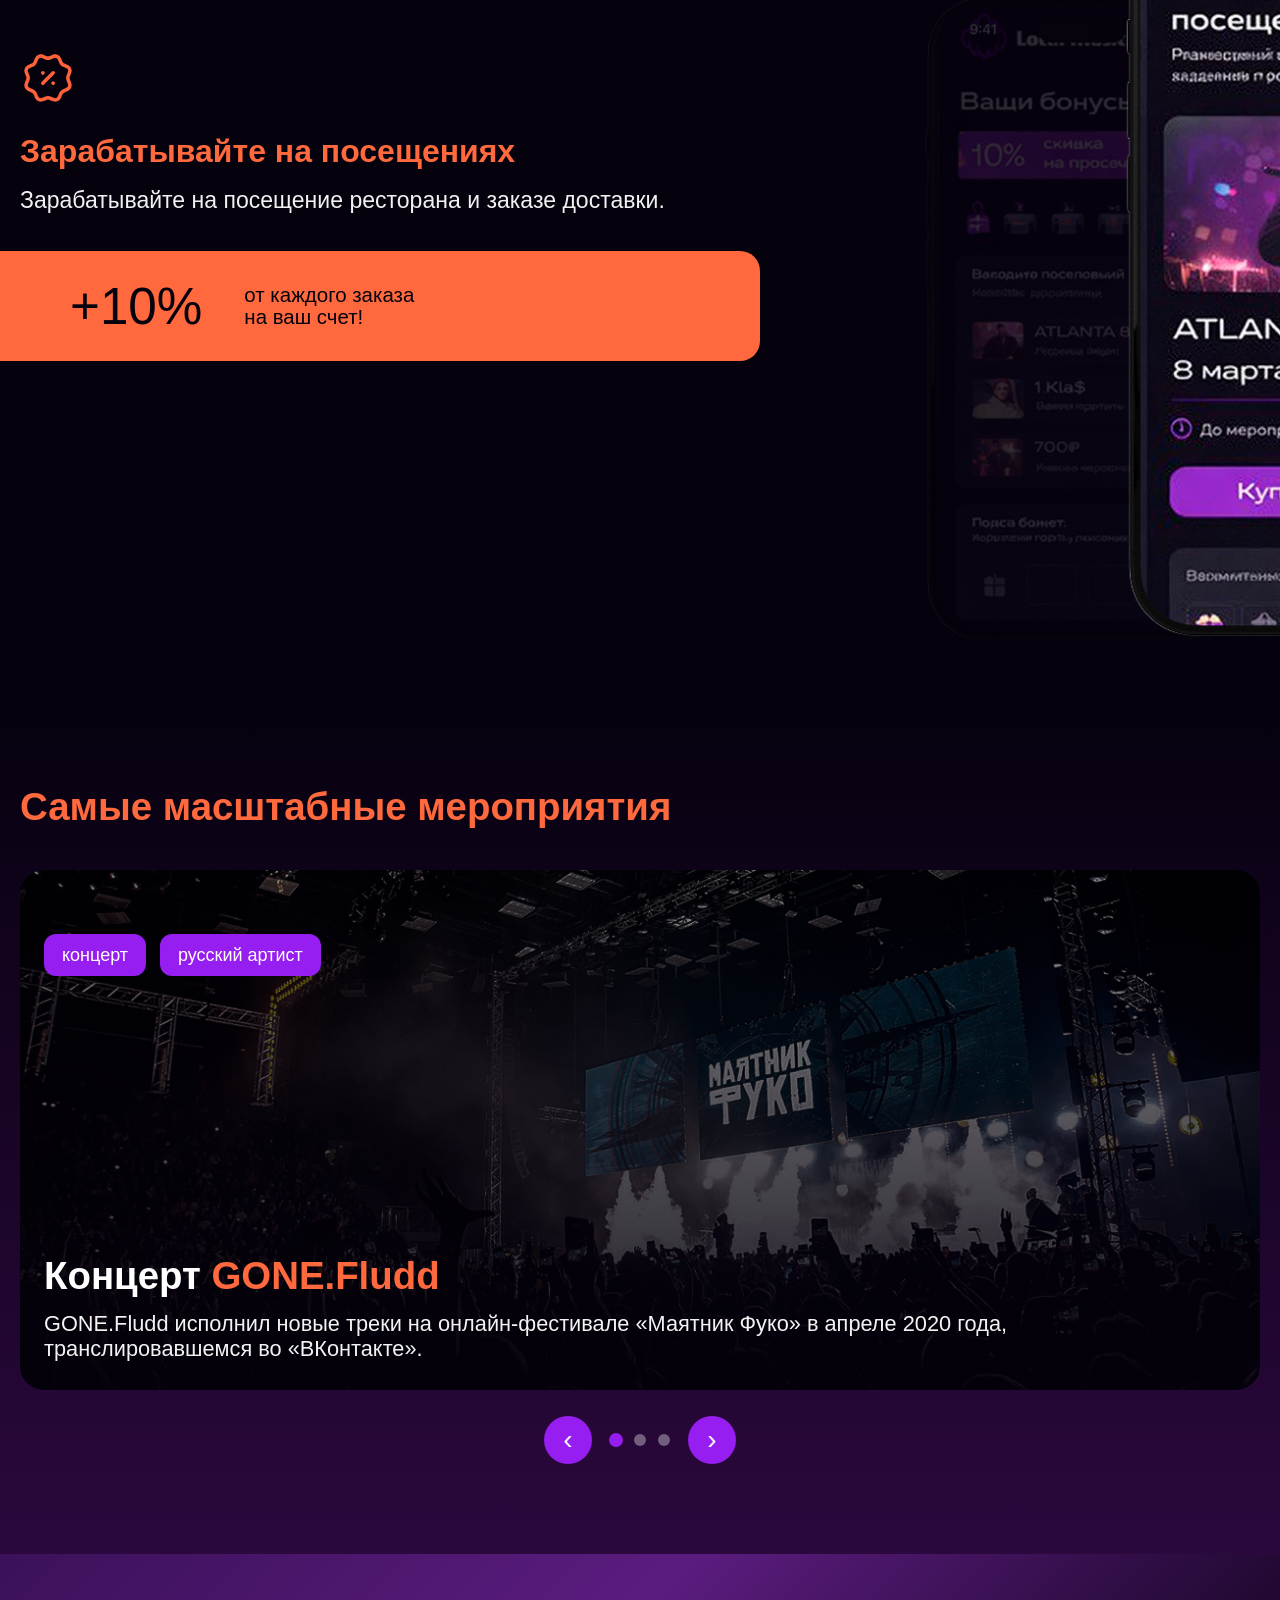
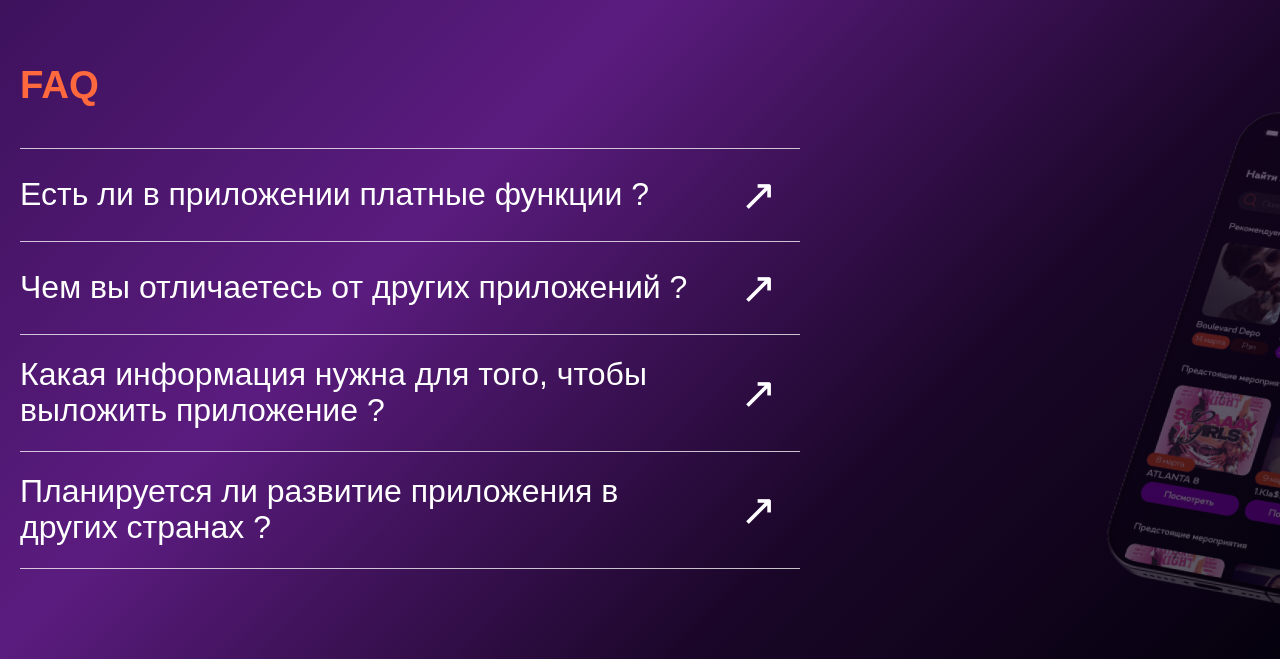
==== commit 37093e7b: "сайт без FaQ и футера готовый в целом" ====
--- a/index.html
+++ b/index.html
@@ -67,7 +67,7 @@
           </div>
         </div>
       </section>
-    </main>
+    
   </div>
 
   <section class="about-app" id="about-more">
@@ -194,115 +194,164 @@
       <img src="img/phone 5.png" alt="Экран приложения" class="bonus-phone-front">
     </div>
   </div>
-  </section>
-
-<script src="script.js"></script>
-
-<section class="contact-section" id="contact">
-  <div class="contact-bg">
-    <img src="img/contact-bg.png" alt="" class="contact-bg-image">
-    <div class="contact-overlay"></div>
-  </div>
-
-  <div class="container contact-container">
-    <h2 class="contact-main-title">Обратная связь</h2>
-
-    <div class="contact-card">
-      <div class="contact-left">
-        <div class="contact-info-block">
-          <h3 class="contact-title">Отправьте Нам сообщение</h3>
-          <p class="contact-text">
-            Нам важно Ваше мнение,<br>
-            так что поделитесь им с нами, чтобы мы<br>
-            становились лучше с каждым обновлением
-          </p>
-        </div>
-
-        <div class="contact-social-block">
-          <h3 class="contact-subtitle">Другой способ связи</h3>
-          <p class="contact-text contact-text-small">
-            Вы также можете написать нам в личные<br>
-            сообщения в наших социальных сетях
-          </p>
-
-          <div class="contact-socials">
-            <a href="#" class="contact-social-link">
-              <img src="img/socials.png" alt="VK">
-            </a>
-            <a href="#" class="contact-social-link">
-              <img src="img/socials-2.png" alt="Telegram">
-            </a>
-            <a href="#" class="contact-social-link">
-              <img src="img/socials-1.png" alt="YouTube">
-            </a>
-          </div>
-        </div>
-      </div>
-
-      <div class="contact-right">
-        <form class="contact-form" id="contactForm">
-          <div class="contact-field">
-            <input type="text" name="name" id="name" placeholder="Имя пользователя" required>
-          </div>
-
-          <div class="contact-field">
-            <input type="email" name="email" id="email" placeholder="Электронная почта" required>
-          </div>
-
-          <div class="contact-field">
-            <textarea name="message" id="message" placeholder="Пожелания и предложения" required></textarea>
-          </div>
-
-          <button type="submit" class="contact-btn">отправить</button>
-          <p class="contact-status" id="contactStatus"></p>
-        </form>
-      </div>
-    </div>
-  </div>
 </section>
-<footer class="footer" id="faq">
-  <div class="footer-bg">
-    <img src="img/footer.png" alt="Фон футтера" class="footer-bg-image">
-    <div class="footer-overlay"></div>
-  </div>
-
-  <div class="container footer-container">
-    <div class="footer-top">
-      <div class="footer-nav">
-        <h3 class="footer-title">навигация</h3>
-        <ul class="footer-menu">
-          <li><a href="#about">о приложении</a></li>
-          <li><a href="#organizers">организаторам</a></li>
-          <li><a href="#users">пользователям</a></li>
-          <li><a href="#faq">FaQ</a></li>
-        </ul>
-      </div>
-
-      <div class="footer-socials">
-        <h3 class="footer-title">мы в социальных сетях</h3>
-        <div class="footer-social-icons">
-          <a href="#" class="social-link">
-            <img src="img/vk.png" alt="VK">
-          </a>
-          <a href="#" class="social-link">
-            <img src="img/telegram.png" alt="Telegram">
-          </a>
-          <a href="#" class="social-link">
-            <img src="img/youtube.png" alt="YouTube">
-          </a>
-        </div>
-      </div>
-
-      <div class="footer-downloads" id="download">
-        <a href="#" class="store-link">
-          <img src="img/appstore.png" alt="App Store">
-        </a>
-        <a href="#" class="store-link">
-          <img src="img/googleplay.png" alt="Google Play">
-        </a>
-      </div>
-    </div>
-
-
+
+<section class="events-slider-block">
+  <div class="container">
+    <h2 class="events-slider-title">Самые масштабные мероприятия</h2>
+
+    <div class="events-slider" id="eventsSlider">
+      <div class="events-slides">
+        <div class="events-slide active">
+          <img src="img/event 1.png" alt="Концерт GONE.Fludd">
+          <div class="events-slide-overlay"></div>
+
+          <div class="events-slide-content">
+            <div class="events-tags">
+              <span class="events-tag">концерт</span>
+              <span class="events-tag">русский артист</span>
+            </div>
+
+            <h3 class="events-slide-heading">
+              Концерт <span>GONE.Fludd</span>
+            </h3>
+
+            <p class="events-slide-text">
+              GONE.Fludd исполнил новые треки на онлайн-фестивале
+              «Маятник Фуко» в апреле 2020 года, транслировавшемся во «ВКонтакте».
+            </p>
+          </div>
+        </div>
+
+        <div class="events-slide">
+          <img src="img/event 2.png" alt="Фестиваль">
+          <div class="events-slide-overlay"></div>
+
+          <div class="events-slide-content">
+            <div class="events-tags">
+              <span class="events-tag">фестиваль</span>
+              <span class="events-tag">live</span>
+            </div>
+
+            <h3 class="events-slide-heading">
+              Фестиваль <span>Night Wave</span>
+            </h3>
+
+            <p class="events-slide-text">
+              Крупное музыкальное событие с лайв-выступлениями,
+              спецэффектами и большой фан-зоной.
+            </p>
+          </div>
+        </div>
+
+        <div class="events-slide">
+          <img src="img/event 3.png" alt="Выступление артиста">
+          <div class="events-slide-overlay"></div>
+
+          <div class="events-slide-content">
+            <div class="events-tags">
+              <span class="events-tag">шоу</span>
+              <span class="events-tag">локальная сцена</span>
+            </div>
+
+            <h3 class="events-slide-heading">
+              Выступление <span>Local Star</span>
+            </h3>
+
+            <p class="events-slide-text">
+              Яркое выступление популярного исполнителя с мощным светом,
+              сценографией и живой реакцией публики.
+            </p>
+          </div>
+        </div>
+      </div>
+
+      <div class="events-slider-controls">
+        <button class="events-arrow prev" type="button" aria-label="Предыдущий слайд">‹</button>
+
+        <div class="events-dots">
+          <button class="events-dot active" type="button" aria-label="Слайд 1"></button>
+          <button class="events-dot" type="button" aria-label="Слайд 2"></button>
+          <button class="events-dot" type="button" aria-label="Слайд 3"></button>
+        </div>
+
+        <button class="events-arrow next" type="button" aria-label="Следующий слайд">›</button>
+      </div>
+    </div>
+  </div>
+</section>
+
+<section class="faq-block" id="faq">
+  <div class="container faq-container">
+    <div class="faq-content">
+      <h2 class="faq-title">FAQ</h2>
+
+      <div class="faq-list">
+        <div class="faq-item">
+          <button class="faq-question" type="button">
+            <span>Есть ли в приложении платные функции ?</span>
+            <span class="faq-icon">↗</span>
+          </button>
+          <div class="faq-answer">
+            <p>
+              В приложении есть базовые бесплатные функции, а также могут
+              быть дополнительные возможности для расширенного продвижения
+              и персональных настроек.
+            </p>
+          </div>
+        </div>
+
+        <div class="faq-item">
+          <button class="faq-question" type="button">
+            <span>Чем вы отличаетесь от других приложений ?</span>
+            <span class="faq-icon">↗</span>
+          </button>
+          <div class="faq-answer">
+            <p>
+              Мы делаем акцент на локальные музыкальные события, удобный
+              поиск, подборки под интересы пользователя и прямую связь
+              между организаторами и аудиторией.
+            </p>
+          </div>
+        </div>
+
+        <div class="faq-item">
+          <button class="faq-question" type="button">
+            <span>Какая информация нужна для того, чтобы выложить приложение ?</span>
+            <span class="faq-icon">↗</span>
+          </button>
+          <div class="faq-answer">
+            <p>
+              Обычно нужны данные о мероприятии: название, описание,
+              дата, место проведения, жанр, возрастные ограничения,
+              стоимость и визуальные материалы.
+            </p>
+          </div>
+        </div>
+
+        <div class="faq-item">
+          <button class="faq-question" type="button">
+            <span>Планируется ли развитие приложения в других странах ?</span>
+            <span class="faq-icon">↗</span>
+          </button>
+          <div class="faq-answer">
+            <p>
+              Да, развитие в других странах рассматривается. Сейчас
+              основной фокус — масштабирование и укрепление локального
+              рынка, после чего возможен международный запуск.
+            </p>
+          </div>
+        </div>
+      </div>
+    </div>
+
+    <div class="faq-phone-wrap">
+      <img src="img/phone 1.png" alt="Экран приложения" class="faq-phone">
+    </div>
+  </div>
+</section>
+</main>
+
+  <script src="script.js"></script>
 </body>
 </html>
--- a/style.css
+++ b/style.css
@@ -391,22 +391,458 @@
   width: 1320px;
   top: -400px;
   left: -350px;
-  transform: rotate(8deg);
+  transform: rotate(-9deg);
   z-index: 2;
-  rotate: -9deg;
 }
 
 .phone-three {
   width: 1320px;
-  bottom: -60px;
   top: 250px;
   left: -350px;
-  transform: rotate(-10deg);
+  transform: rotate(9deg);
   z-index: 3;
-  rotate: 9deg;
-}
-
-/* BONUS BLOCK */
+}
+
+/* LARGE DESKTOP */
+
+@media (max-width: 1400px) {
+  .intro-container {
+    min-height: 860px;
+  }
+
+  .intro-content {
+    max-width: 900px;
+    padding-bottom: 80px;
+  }
+
+  .intro-title {
+    font-size: clamp(92px, 10vw, 172px);
+  }
+
+  .intro-image {
+    right: -70px;
+    bottom: -250px;
+  }
+
+  .intro-image img {
+    width: 1450px;
+  }
+}
+
+/* DESKTOP */
+
+@media (max-width: 1200px) {
+  .menu {
+    gap: 26px;
+  }
+
+  .menu-link,
+  .download-btn {
+    font-size: 15px;
+  }
+
+  .download-btn {
+    margin-left: 24px;
+  }
+
+  .intro {
+    padding: 20px 0 70px;
+  }
+
+  .intro-gradient {
+    width: 1200px;
+  }
+
+  .intro-container {
+    min-height: 760px;
+  }
+
+  .intro-content {
+    max-width: 760px;
+    padding-bottom: 70px;
+  }
+
+  .intro-title {
+    font-size: clamp(76px, 8.8vw, 138px);
+    max-width: 720px;
+  }
+
+  .intro-text {
+    max-width: 600px;
+    font-size: clamp(20px, 1.8vw, 28px);
+  }
+
+  .intro-image {
+    right: -100px;
+    bottom: -170px;
+  }
+
+  .intro-image img {
+    width: 1180px;
+  }
+
+  .features-container {
+    grid-template-columns: 1fr 480px 1fr;
+    gap: 24px;
+  }
+
+  .features-phones {
+    min-height: 900px;
+  }
+
+  .phone-two,
+  .phone-three {
+    width: 390px;
+  }
+
+  .phone-two {
+    top: 0;
+    left: 40px;
+    transform: rotate(-9deg);
+  }
+
+  .phone-three {
+    top: 320px;
+    left: 10px;
+    transform: rotate(9deg);
+  }
+
+  .feature-card h3 {
+    font-size: 21px;
+  }
+
+  .feature-card p {
+    font-size: 16px;
+  }
+}
+
+/* TABLET */
+
+@media (max-width: 1024px) {
+  .header {
+    padding: 18px 0;
+  }
+
+  .logo img {
+    width: 56px;
+  }
+
+  .menu {
+    gap: 22px;
+  }
+
+  .download-btn {
+    padding: 9px 18px;
+    border-radius: 10px;
+  }
+
+  .intro {
+    padding: 20px 0 56px;
+  }
+
+  .intro-gradient {
+    width: 1000px;
+    left: 54%;
+    top: 54%;
+  }
+
+  .intro-container {
+    min-height: 680px;
+  }
+
+  .intro-content {
+    max-width: 620px;
+    padding-bottom: 40px;
+  }
+
+  .intro-title {
+    max-width: 620px;
+    font-size: clamp(70px, 8vw, 118px);
+    margin-bottom: 14px;
+  }
+
+  .intro-text {
+    max-width: 500px;
+    font-size: clamp(18px, 1.8vw, 24px);
+    margin-bottom: 22px;
+  }
+
+  .intro-image {
+    right: -110px;
+    bottom: -120px;
+  }
+
+  .intro-image img {
+    width: 980px;
+  }
+
+  .about-app {
+    padding: 90px 0 60px;
+  }
+
+  .about-app-content {
+    margin-bottom: 50px;
+  }
+
+  .about-app-stats {
+    grid-template-columns: repeat(2, 1fr);
+  }
+
+  .about-app-stat:nth-child(2) {
+    border-right: none;
+  }
+
+  .about-app-stat:nth-child(1),
+  .about-app-stat:nth-child(2) {
+    border-bottom: 1px solid rgba(255, 255, 255, 0.35);
+  }
+}
+
+/* FEATURES TABLET */
+
+@media (max-width: 992px) {
+  .features-container {
+    grid-template-columns: 1fr;
+  }
+
+  .features-phones {
+    order: 2;
+    min-height: 820px;
+    max-width: 520px;
+    margin: 0 auto;
+  }
+
+  .features-left {
+    order: 1;
+  }
+
+  .features-right {
+    order: 3;
+  }
+
+  .features-title {
+    margin-bottom: 8px;
+  }
+
+  .phone-two,
+  .phone-three {
+    width: 360px;
+  }
+
+  .phone-two {
+    top: 0;
+    left: 100px;
+    transform: rotate(-9deg);
+  }
+
+  .phone-three {
+    top: 320px;
+    left: 20px;
+    transform: rotate(9deg);
+  }
+}
+
+/* MOBILE */
+
+@media (max-width: 768px) {
+  .header-container {
+    flex-wrap: wrap;
+    gap: 16px;
+  }
+
+  .nav {
+    order: 3;
+    width: 100%;
+    margin-left: 0;
+  }
+
+  .menu {
+    flex-wrap: wrap;
+    justify-content: center;
+    gap: 14px 24px;
+  }
+
+  .download-btn {
+    margin-left: auto;
+  }
+
+  .intro {
+    padding: 28px 0 42px;
+  }
+
+  .intro-gradient {
+    width: 800px;
+    left: 50%;
+    top: 52%;
+  }
+
+  .intro-container {
+    min-height: auto;
+    display: flex;
+    flex-direction: column;
+    align-items: flex-start;
+    gap: 34px;
+  }
+
+  .intro-content {
+    max-width: 100%;
+    padding-bottom: 0;
+  }
+
+  .store-buttons {
+    flex-wrap: wrap;
+  }
+
+  .intro-title {
+    max-width: 100%;
+    font-size: 76px;
+    line-height: 0.9;
+    margin-bottom: 18px;
+  }
+
+  .intro-text {
+    max-width: 100%;
+    font-size: 18px;
+    line-height: 1.22;
+    margin-bottom: 22px;
+  }
+
+  .intro-image {
+    position: static;
+    width: 100%;
+    display: flex;
+    justify-content: center;
+    pointer-events: auto;
+  }
+
+  .intro-image img {
+    width: min(100%, 470px);
+    max-width: 100%;
+    height: auto;
+  }
+
+  .about-app {
+    padding: 70px 0 50px;
+  }
+
+  .about-app-content {
+    margin-bottom: 36px;
+  }
+
+  .about-app-stats {
+    grid-template-columns: 1fr;
+  }
+
+  .about-app-stat {
+    padding: 22px 0;
+    min-height: auto;
+  }
+
+  .about-app-stat:not(:last-child) {
+    border-right: none;
+    border-bottom: 1px solid rgba(255, 255, 255, 0.35);
+    padding-right: 0;
+  }
+
+  .about-app-stat:not(:first-child) {
+    padding-left: 0;
+  }
+
+  .about-app-stat h3 {
+    margin-bottom: 18px;
+  }
+
+  .features-block {
+    padding: 70px 0 50px;
+  }
+
+  .features-phones {
+    min-height: 620px;
+    max-width: 320px;
+  }
+
+  .phone-two,
+  .phone-three {
+    width: 250px;
+  }
+
+  .phone-two {
+    top: 0;
+    left: 50px;
+    transform: rotate(-9deg);
+  }
+
+  .phone-three {
+    top: 250px;
+    left: 0;
+    transform: rotate(9deg);
+  }
+
+  .feature-card {
+    min-height: auto;
+    padding: 28px 20px 22px;
+  }
+
+  .feature-card h3 {
+    font-size: 20px;
+  }
+
+  .feature-card p {
+    font-size: 15px;
+  }
+}
+
+/* SMALL MOBILE */
+
+@media (max-width: 480px) {
+  .container {
+    padding: 0 16px;
+  }
+
+  .header {
+    padding: 16px 0;
+  }
+
+  .logo img {
+    width: 50px;
+  }
+
+  .menu {
+    flex-direction: column;
+    align-items: flex-start;
+    gap: 12px;
+  }
+
+  .download-btn {
+    width: 100%;
+    margin-left: 0;
+    text-align: center;
+  }
+
+  .intro {
+    padding: 22px 0 36px;
+  }
+
+  .intro-gradient {
+    width: 620px;
+  }
+
+  .store-buttons img {
+    height: 42px;
+  }
+
+  .intro-title {
+    font-size: 54px;
+  }
+
+  .intro-text {
+    font-size: 16px;
+  }
+
+  .intro-image img {
+    width: min(100%, 320px);
+  }
+}
 
 .bonus-block {
   padding: 110px 0 90px;
@@ -488,246 +924,21 @@
 }
 
 .bonus-phone-back {
-  width: 420px;
-  right: 120px;
-  top: 40px;
+  width: 1020px;
+  right: -250px;
+  top: 20px;
   opacity: 0.35;
   z-index: 1;
 }
 
 .bonus-phone-front {
-  width: 470px;
-  right: 0;
-  top: 20px;
+  width: 1020px;
+  right: -360px;
+  top: -150px;
   z-index: 2;
 }
 
-/* FOOTER */
-
-.footer {
-  position: relative;
-  overflow: hidden;
-  min-height: 700px;
-  background: #05010d;
-  border-top: 2px solid #7f2fff;
-}
-
-.footer-bg {
-  position: absolute;
-  inset: 0;
-  z-index: 0;
-  pointer-events: none;
-}
-
-.footer-bg-image {
-  position: absolute;
-  inset: 0;
-  width: 100%;
-  height: 100%;
-  object-fit: cover;
-  z-index: 0;
-}
-
-.footer-overlay {
-  position: absolute;
-  inset: 0;
-  background: rgba(5, 1, 13, 0.35);
-  z-index: 1;
-}
-
-.footer-container {
-  position: relative;
-  z-index: 5;
-  min-height: 700px;
-  padding-top: 50px;
-  padding-bottom: 50px;
-}
-
-.footer-top {
-  position: relative;
-  z-index: 5;
-  display: flex;
-  justify-content: space-between;
-  align-items: flex-start;
-  gap: 40px;
-}
-
-.footer-nav,
-.footer-socials,
-.footer-downloads {
-  position: relative;
-  z-index: 6;
-}
-
-.footer-title {
-  margin-bottom: 14px;
-  font-family: "Gros Ventre Bold", Arial, sans-serif;
-  font-size: 24px;
-  line-height: 1.2;
-  color: #fff;
-}
-
-.footer-menu {
-  display: flex;
-  flex-direction: column;
-  gap: 8px;
-}
-
-.footer-menu a {
-  color: #fff;
-  font-size: 18px;
-  line-height: 1.2;
-  transition: color 0.25s ease;
-}
-
-.footer-menu a:hover {
-  color: #971ef0;
-}
-
-.footer-socials {
-  margin-left: 40px;
-  margin-right: auto;
-}
-
-.footer-social-icons {
-  display: flex;
-  align-items: center;
-  gap: 10px;
-}
-
-.social-link {
-  display: flex;
-  align-items: center;
-  justify-content: center;
-}
-
-.social-link img {
-  width: 32px;
-  height: 32px;
-  object-fit: contain;
-}
-
-.footer-downloads {
-  display: flex;
-  align-items: center;
-  gap: 16px;
-  flex-wrap: wrap;
-}
-
-.store-link img {
-  height: 48px;
-  width: auto;
-  display: block;
-}
-
-/* LARGE DESKTOP */
-
-@media (max-width: 1400px) {
-  .intro-container {
-    min-height: 860px;
-  }
-
-  .intro-content {
-    max-width: 900px;
-    padding-bottom: 80px;
-  }
-
-  .intro-title {
-    font-size: clamp(92px, 10vw, 172px);
-  }
-
-  .intro-image {
-    right: -70px;
-    bottom: -250px;
-  }
-
-  .intro-image img {
-    width: 1450px;
-  }
-}
-
-/* DESKTOP */
-
 @media (max-width: 1200px) {
-  .menu {
-    gap: 26px;
-  }
-
-  .menu-link,
-  .download-btn {
-    font-size: 15px;
-  }
-
-  .download-btn {
-    margin-left: 24px;
-  }
-
-  .intro {
-    padding: 20px 0 70px;
-  }
-
-  .intro-gradient {
-    width: 1200px;
-  }
-
-  .intro-container {
-    min-height: 760px;
-  }
-
-  .intro-content {
-    max-width: 760px;
-    padding-bottom: 70px;
-  }
-
-  .intro-title {
-    font-size: clamp(76px, 8.8vw, 138px);
-    max-width: 720px;
-  }
-
-  .intro-text {
-    max-width: 600px;
-    font-size: clamp(20px, 1.8vw, 28px);
-  }
-
-  .intro-image {
-    right: -100px;
-    bottom: -170px;
-  }
-
-  .intro-image img {
-    width: 1180px;
-  }
-
-  .features-container {
-    grid-template-columns: 1fr 480px 1fr;
-    gap: 24px;
-  }
-
-  .features-phones {
-    min-height: 900px;
-  }
-
-  .phone-two,
-  .phone-three {
-    width: 390px;
-  }
-
-  .phone-two {
-    left: 40px;
-  }
-
-  .phone-three {
-    left: 10px;
-  }
-
-  .feature-card h3 {
-    font-size: 21px;
-  }
-
-  .feature-card p {
-    font-size: 16px;
-  }
-
   .bonus-container {
     grid-template-columns: 1fr 500px;
     gap: 24px;
@@ -745,141 +956,9 @@
   .bonus-phone-front {
     width: 390px;
   }
-
-  .footer-socials {
-    margin-left: 20px;
-  }
-
-  .footer-title {
-    font-size: 22px;
-  }
-
-  .footer-menu a {
-    font-size: 18px;
-  }
-}
-
-/* TABLET */
-
-@media (max-width: 1024px) {
-  .header {
-    padding: 18px 0;
-  }
-
-  .logo img {
-    width: 56px;
-  }
-
-  .menu {
-    gap: 22px;
-  }
-
-  .download-btn {
-    padding: 9px 18px;
-    border-radius: 10px;
-  }
-
-  .intro {
-    padding: 20px 0 56px;
-  }
-
-  .intro-gradient {
-    width: 1000px;
-    left: 54%;
-    top: 54%;
-  }
-
-  .intro-container {
-    min-height: 680px;
-  }
-
-  .intro-content {
-    max-width: 620px;
-    padding-bottom: 40px;
-  }
-
-  .intro-title {
-    max-width: 620px;
-    font-size: clamp(70px, 8vw, 118px);
-    margin-bottom: 14px;
-  }
-
-  .intro-text {
-    max-width: 500px;
-    font-size: clamp(18px, 1.8vw, 24px);
-    margin-bottom: 22px;
-  }
-
-  .intro-image {
-    right: -110px;
-    bottom: -120px;
-  }
-
-  .intro-image img {
-    width: 980px;
-  }
-
-  .about-app {
-    padding: 90px 0 60px;
-  }
-
-  .about-app-content {
-    margin-bottom: 50px;
-  }
-
-  .about-app-stats {
-    grid-template-columns: repeat(2, 1fr);
-  }
-
-  .about-app-stat:nth-child(2) {
-    border-right: none;
-  }
-
-  .about-app-stat:nth-child(1),
-  .about-app-stat:nth-child(2) {
-    border-bottom: 1px solid rgba(255, 255, 255, 0.35);
-  }
-}
-
-/* FEATURES + BONUS + FOOTER TABLET */
+}
 
 @media (max-width: 992px) {
-  .features-container {
-    grid-template-columns: 1fr;
-  }
-
-  .features-phones {
-    order: 2;
-    min-height: 820px;
-    max-width: 520px;
-    margin: 0 auto;
-  }
-
-  .features-left {
-    order: 1;
-  }
-
-  .features-right {
-    order: 3;
-  }
-
-  .features-title {
-    margin-bottom: 8px;
-  }
-
-  .phone-two,
-  .phone-three {
-    width: 360px;
-  }
-
-  .phone-two {
-    left: 100px;
-  }
-
-  .phone-three {
-    left: 20px;
-  }
-
   .bonus-container {
     grid-template-columns: 1fr;
   }
@@ -893,177 +972,9 @@
     max-width: 520px;
     margin: 0 auto;
   }
-
-  .footer {
-    min-height: 760px;
-  }
-
-  .footer-container {
-    min-height: 760px;
-    padding-top: 36px;
-  }
-
-  .footer-top {
-    flex-wrap: wrap;
-    gap: 28px;
-  }
-
-  .footer-socials {
-    margin-left: 0;
-    margin-right: 0;
-  }
-
-  .footer-downloads {
-    width: 100%;
-    justify-content: flex-start;
-  }
-}
-
-/* MOBILE */
+}
 
 @media (max-width: 768px) {
-  .header-container {
-    flex-wrap: wrap;
-    gap: 16px;
-  }
-
-  .nav {
-    order: 3;
-    width: 100%;
-    margin-left: 0;
-  }
-
-  .menu {
-    flex-wrap: wrap;
-    justify-content: center;
-    gap: 14px 24px;
-  }
-
-  .download-btn {
-    margin-left: auto;
-  }
-
-  .intro {
-    padding: 28px 0 42px;
-  }
-
-  .intro-gradient {
-    width: 800px;
-    left: 50%;
-    top: 52%;
-  }
-
-  .intro-container {
-    min-height: auto;
-    display: flex;
-    flex-direction: column;
-    align-items: flex-start;
-    gap: 34px;
-  }
-
-  .intro-content {
-    max-width: 100%;
-    padding-bottom: 0;
-  }
-
-  .store-buttons {
-    flex-wrap: wrap;
-  }
-
-  .intro-title {
-    max-width: 100%;
-    font-size: 76px;
-    line-height: 0.9;
-    margin-bottom: 18px;
-  }
-
-  .intro-text {
-    max-width: 100%;
-    font-size: 18px;
-    line-height: 1.22;
-    margin-bottom: 22px;
-  }
-
-  .intro-image {
-    position: static;
-    width: 100%;
-    display: flex;
-    justify-content: center;
-    pointer-events: auto;
-  }
-
-  .intro-image img {
-    width: min(100%, 470px);
-    max-width: 100%;
-    height: auto;
-  }
-
-  .about-app {
-    padding: 70px 0 50px;
-  }
-
-  .about-app-content {
-    margin-bottom: 36px;
-  }
-
-  .about-app-stats {
-    grid-template-columns: 1fr;
-  }
-
-  .about-app-stat {
-    padding: 22px 0;
-    min-height: auto;
-  }
-
-  .about-app-stat:not(:last-child) {
-    border-right: none;
-    border-bottom: 1px solid rgba(255, 255, 255, 0.35);
-    padding-right: 0;
-  }
-
-  .about-app-stat:not(:first-child) {
-    padding-left: 0;
-  }
-
-  .about-app-stat h3 {
-    margin-bottom: 18px;
-  }
-
-  .features-block {
-    padding: 70px 0 50px;
-  }
-
-  .features-phones {
-    min-height: 620px;
-    max-width: 320px;
-  }
-
-  .phone-two,
-  .phone-three {
-    width: 250px;
-  }
-
-  .phone-two {
-    left: 50px;
-  }
-
-  .phone-three {
-    left: 0;
-  }
-
-  .feature-card {
-    min-height: auto;
-    padding: 28px 20px 22px;
-  }
-
-  .feature-card h3 {
-    font-size: 20px;
-  }
-
-  .feature-card p {
-    font-size: 15px;
-  }
-
   .bonus-block {
     padding: 70px 0 50px;
   }
@@ -1100,99 +1011,13 @@
     right: 0;
     top: 10px;
   }
-
-  .footer {
-    min-height: 620px;
-  }
-
-  .footer-container {
-    min-height: 620px;
-    padding-top: 28px;
-    padding-bottom: 28px;
-  }
-
-  .footer-top {
-    flex-direction: column;
-    align-items: flex-start;
-    gap: 24px;
-  }
-
-  .footer-title {
-    font-size: 20px;
-    margin-bottom: 10px;
-  }
-
-  .footer-menu a {
-    font-size: 17px;
-  }
-
-  .footer-downloads {
-    gap: 12px;
-    width: 100%;
-  }
-
-  .store-link img {
-    height: 42px;
-  }
-}
-
-/* SMALL MOBILE */
+}
 
 @media (max-width: 480px) {
-  .container {
-    padding: 0 16px;
-  }
-
-  .header {
-    padding: 16px 0;
-  }
-
-  .logo img {
-    width: 50px;
-  }
-
-  .menu {
-    flex-direction: column;
-    align-items: flex-start;
-    gap: 12px;
-  }
-
-  .download-btn {
-    width: 100%;
-    margin-left: 0;
-    text-align: center;
-  }
-
-  .intro {
-    padding: 22px 0 36px;
-  }
-
-  .intro-gradient {
-    width: 620px;
-  }
-
-  .store-buttons img {
-    height: 42px;
-  }
-
-  .intro-title {
-    font-size: 54px;
-  }
-
-  .intro-text {
-    font-size: 16px;
-  }
-
-  .intro-image img {
-    width: min(100%, 320px);
-  }
-
   .bonus-card {
     flex-direction: column;
     align-items: flex-start;
     gap: 12px;
-    padding-left: 22px;
-    margin-left: 0;
   }
 
   .bonus-phones {
@@ -1208,332 +1033,455 @@
   .bonus-phone-front {
     width: 240px;
   }
-
-  .footer {
-    min-height: 560px;
-  }
-
-  .footer-container {
-    min-height: 560px;
-  }
-
-  .footer-title {
-    font-size: 18px;
-  }
-
-  .footer-menu a {
-    font-size: 16px;
-  }
-
-  .social-link img {
-    width: 28px;
-    height: 28px;
-  }
-
-  .store-link img {
-    height: 36px;
-  }
-}
-/* CONTACT */
-
-.contact-section {
+}
+
+.events-slider-block {
+  padding: 110px 0 90px;
+  background: linear-gradient(180deg, #05010d 0%, #2b083d 100%);
+  overflow: hidden;
+}
+
+.events-slider-title {
+  margin-bottom: 42px;
+  font-family: "Gros Ventre Bold", Arial, sans-serif;
+  font-size: clamp(28px, 3vw, 52px);
+  line-height: 1.1;
+  color: #ff693d;
+}
+
+.events-slider {
   position: relative;
-  overflow: hidden;
-  padding: 78px 0 80px;
-  background: #1d0436;
-}
-
-.contact-bg {
+}
+
+.events-slides {
+  position: relative;
+  min-height: 520px;
+}
+
+.events-slide {
   position: absolute;
   inset: 0;
-  z-index: 0;
+  min-height: 520px;
+  border-radius: 24px;
+  overflow: hidden;
+  opacity: 0;
+  visibility: hidden;
+  transform: translateX(30px);
+  transition: opacity 0.7s ease, visibility 0.7s ease, transform 0.7s ease;
   pointer-events: none;
 }
 
-.contact-bg-image {
+.events-slide.active {
+  opacity: 1;
+  visibility: visible;
+  transform: translateX(0);
+  pointer-events: auto;
+  z-index: 2;
+}
+
+.events-slide img {
+  width: 100%;
+  height: 520px;
+  object-fit: cover;
+  border-radius: 24px;
+}
+
+.events-slide-overlay {
   position: absolute;
   inset: 0;
-  width: 100%;
-  height: 100%;
-  object-fit: cover;
-}
-
-.contact-overlay {
+  background: linear-gradient(
+    180deg,
+    rgba(5, 1, 13, 0.15) 0%,
+    rgba(5, 1, 13, 0.45) 45%,
+    rgba(5, 1, 13, 0.88) 100%
+  );
+  border-radius: 24px;
+}
+
+.events-slide-content {
   position: absolute;
-  inset: 0;
-  background:
-    linear-gradient(90deg, rgba(37, 5, 68, 0.96) 0%, rgba(112, 24, 136, 0.72) 48%, rgba(255, 102, 71, 0.70) 100%);
-}
-
-.contact-container {
-  position: relative;
+  left: 24px;
+  right: 24px;
+  bottom: 28px;
   z-index: 2;
 }
 
-.contact-main-title {
-  margin-bottom: 34px;
+.events-tags {
+  display: flex;
+  flex-wrap: wrap;
+  gap: 14px;
+  margin-bottom: 280px;
+}
+
+.events-tag {
+  display: inline-flex;
+  align-items: center;
+  justify-content: center;
+  min-height: 42px;
+  padding: 0 18px;
+  border-radius: 12px;
+  background: #971ef0;
+  color: #fff;
   font-family: "Gros Ventre Bold", Arial, sans-serif;
-  font-size: 22px;
-  line-height: 1.1;
+  font-size: 18px;
+  line-height: 1;
+}
+
+.events-slide-heading {
+  margin-bottom: 14px;
+  font-family: "Gros Ventre Regular", Arial, sans-serif;
+  font-size: clamp(32px, 3vw, 52px);
+  line-height: 1.05;
+  color: #ffffff;
+}
+
+.events-slide-heading span {
   color: #ff693d;
 }
 
-.contact-card {
-  position: relative;
-  display: grid;
-  grid-template-columns: 360px 1fr;
-  gap: 86px;
-  min-height: 330px;
-  padding: 56px 70px 54px;
-  border: 1px solid rgba(255, 255, 255, 0.68);
-  border-radius: 8px;
-  background: rgba(255, 255, 255, 0.02);
-}
-
-.contact-left {
+.events-slide-text {
+  max-width: 1120px;
+  font-family: "Gros Ventre Light", Arial, sans-serif;
+  font-size: clamp(18px, 1.7vw, 30px);
+  line-height: 1.18;
+  color: #f3f3f3;
+}
+
+.events-slider-controls {
   display: flex;
-  flex-direction: column;
-  justify-content: space-between;
-  min-height: 100%;
-}
-
-.contact-info-block {
-  max-width: 320px;
-}
-
-.contact-title {
-  margin-bottom: 16px;
-  font-family: "Gros Ventre Bold", Arial, sans-serif;
-  font-size: 26px;
-  line-height: 1.12;
+  align-items: center;
+  justify-content: center;
+  gap: 18px;
+  margin-top: 26px;
+}
+
+.events-arrow {
+  width: 48px;
+  height: 48px;
+  border: none;
+  border-radius: 50%;
+  background: #971ef0;
   color: #ffffff;
-}
-
-.contact-subtitle {
-  margin-bottom: 10px;
-  font-family: "Gros Ventre Regular", Arial, sans-serif;
-  font-size: 20px;
-  line-height: 1.15;
-  color: #ffffff;
-}
-
-.contact-text {
-  font-family: "Gros Ventre Light", Arial, sans-serif;
-  font-size: 16px;
-  line-height: 1.2;
-  color: rgba(255, 255, 255, 0.92);
-}
-
-.contact-text-small {
-  margin-bottom: 14px;
-  color: rgba(255, 255, 255, 0.84);
-}
-
-.contact-socials {
+  font-size: 28px;
+  line-height: 1;
+  cursor: pointer;
+  transition: transform 0.25s ease, opacity 0.25s ease;
+}
+
+.events-arrow:hover {
+  opacity: 0.9;
+  transform: scale(1.05);
+}
+
+.events-dots {
   display: flex;
   align-items: center;
   gap: 12px;
 }
 
-.contact-social-link {
+.events-dot {
+  width: 12px;
+  height: 12px;
+  border: none;
+  border-radius: 50%;
+  background: rgba(255, 255, 255, 0.35);
+  cursor: pointer;
+  transition: transform 0.25s ease, background 0.25s ease;
+}
+
+.events-dot.active {
+  background: #971ef0;
+  transform: scale(1.15);
+}
+
+@media (max-width: 1024px) {
+  .events-slider-block {
+    padding: 90px 0 70px;
+  }
+
+  .events-slides {
+    min-height: 460px;
+  }
+
+  .events-slide,
+  .events-slide img {
+    min-height: 460px;
+    height: 460px;
+  }
+
+  .events-tags {
+    margin-bottom: 230px;
+  }
+
+  .events-tag {
+    min-height: 38px;
+    padding: 0 16px;
+    font-size: 16px;
+  }
+}
+
+@media (max-width: 768px) {
+  .events-slider-block {
+    padding: 70px 0 50px;
+  }
+
+  .events-slider-title {
+    margin-bottom: 28px;
+  }
+
+  .events-slides {
+    min-height: 380px;
+  }
+
+  .events-slide,
+  .events-slide img {
+    min-height: 380px;
+    height: 380px;
+    border-radius: 18px;
+  }
+
+  .events-slide-overlay {
+    border-radius: 18px;
+  }
+
+  .events-slide-content {
+    left: 16px;
+    right: 16px;
+    bottom: 18px;
+  }
+
+  .events-tags {
+    gap: 10px;
+    margin-bottom: 180px;
+  }
+
+  .events-tag {
+    min-height: 34px;
+    padding: 0 14px;
+    border-radius: 10px;
+    font-size: 14px;
+  }
+
+  .events-slide-heading {
+    margin-bottom: 10px;
+  }
+
+  .events-slide-text {
+    font-size: 16px;
+    line-height: 1.2;
+  }
+
+  .events-arrow {
+    width: 42px;
+    height: 42px;
+    font-size: 24px;
+  }
+}
+
+@media (max-width: 480px) {
+  .events-slides {
+    min-height: 320px;
+  }
+
+  .events-slide,
+  .events-slide img {
+    min-height: 320px;
+    height: 320px;
+  }
+
+  .events-tags {
+    margin-bottom: 135px;
+  }
+
+  .events-slide-heading {
+    font-size: 28px;
+  }
+
+  .events-slide-text {
+    font-size: 14px;
+  }
+
+  .events-slider-controls {
+    gap: 12px;
+    margin-top: 18px;
+  }
+}
+
+.faq-block {
+  position: relative;
+  padding: 110px 0 90px;
+  background: linear-gradient(135deg, #3b115a 0%, #5b1c7f 35%, #1a0628 70%, #05010d 100%);
+  overflow: hidden;
+}
+
+.faq-container {
+  position: relative;
+  display: grid;
+  grid-template-columns: 1fr 420px;
+  gap: 40px;
+  align-items: start;
+}
+
+.faq-content {
+  position: relative;
+  z-index: 3;
+  max-width: 1380px;
+}
+
+.faq-title {
+  margin-bottom: 42px;
+  font-family: "Gros Ventre Bold", Arial, sans-serif;
+  font-size: clamp(32px, 3vw, 56px);
+  line-height: 1.1;
+  color: #ff693d;
+}
+
+.faq-list {
+  width: 100%;
+}
+
+.faq-item {
+  border-top: 1px solid rgba(255, 255, 255, 0.75);
+}
+
+.faq-item:last-child {
+  border-bottom: 1px solid rgba(255, 255, 255, 0.75);
+}
+
+.faq-question {
+  width: 100%;
+  min-height: 92px;
+  padding: 22px 18px 22px 0;
+  display: flex;
+  align-items: center;
+  justify-content: space-between;
+  gap: 20px;
+  background: transparent;
+  border: none;
+  color: #ffffff;
+  text-align: left;
+  cursor: pointer;
+  font-family: "Gros Ventre Light", Arial, sans-serif;
+  font-size: clamp(24px, 2.5vw, 44px);
+  line-height: 1.12;
+}
+
+.faq-icon {
+  flex-shrink: 0;
   display: inline-flex;
   align-items: center;
   justify-content: center;
-  width: auto;
+  width: 48px;
+  font-size: 44px;
+  line-height: 1;
+  transition: transform 0.3s ease;
+}
+
+.faq-item.active .faq-icon {
+  transform: rotate(45deg);
+}
+
+.faq-answer {
+  max-height: 0;
+  overflow: hidden;
+  transition: max-height 0.35s ease, padding 0.35s ease;
+  padding-right: 90px;
+}
+
+.faq-answer p {
+  padding: 0 0 24px;
+  font-family: "Gros Ventre Light", Arial, sans-serif;
+  font-size: clamp(16px, 1.4vw, 22px);
+  line-height: 1.3;
+  color: rgba(255, 255, 255, 0.88);
+}
+
+.faq-item.active .faq-answer {
+  max-height: 220px;
+}
+
+.faq-phone-wrap {
+  position: absolute;
+  right: -180px;
+  top: -40px;
+  z-index: 1;
+  pointer-events: none;
+  opacity: 0.35;
+}
+
+.faq-phone {
+  width: 760px;
+  max-width: none;
   height: auto;
-  background: transparent;
-  border-radius: 0;
-  padding: 0;
-  transition: transform 0.25s ease, opacity 0.25s ease;
-}
-
-.contact-social-link:hover {
-  transform: translateY(-2px);
-  opacity: 0.9;
-  background: transparent;
-}
-
-.contact-social-link img {
-  display: block;
-  width: 24px;
-  height: 24px;
-  object-fit: contain;
-}
-
-.contact-right {
-  min-width: 0;
-}
-
-.contact-form {
-  display: flex;
-  flex-direction: column;
-  gap: 34px;
-  padding-top: 2px;
-}
-
-.contact-field {
-  width: 100%;
-}
-
-.contact-field input,
-.contact-field textarea {
-  display: block;
-  width: 100%;
-  margin: 0;
-  border: none;
-  border-radius: 0;
-  border-bottom: 1px solid rgba(255, 255, 255, 0.82);
-  background: transparent;
-  box-shadow: none;
-  outline: none;
-  padding: 0 0 10px;
-  font-family: "Gros Ventre Light", Arial, sans-serif;
-  font-size: 16px;
-  line-height: 1.2;
-  color: #ffffff;
-  appearance: none;
-  -webkit-appearance: none;
-}
-
-.contact-field input::placeholder,
-.contact-field textarea::placeholder {
-  color: rgba(255, 255, 255, 0.72);
-}
-
-.contact-field input:focus,
-.contact-field textarea:focus {
-  border-bottom-color: #ffffff;
-}
-
-.contact-field textarea {
-  min-height: 62px;
-  resize: none;
-  overflow: hidden;
-  padding-top: 0;
-}
-
-.contact-btn {
-  width: 132px;
-  height: 28px;
-  border: none;
-  border-radius: 4px;
-  background: #f1f1f1;
-  color: #d39cff;
-  font-family: "Gros Ventre Regular", Arial, sans-serif;
-  font-size: 14px;
-  line-height: 1;
-  text-transform: lowercase;
-  cursor: pointer;
-  transition: transform 0.25s ease, opacity 0.25s ease;
-}
-
-.contact-btn:hover {
-  transform: translateY(-1px);
-  opacity: 0.96;
-}
-
-.contact-btn:disabled {
-  opacity: 0.65;
-  cursor: not-allowed;
-}
-
-.contact-status {
-  min-height: 18px;
-  margin-top: -18px;
-  font-size: 13px;
-  line-height: 1.2;
-  color: #ffffff;
-}
-
-.contact-status.success {
-  color: #ffffff;
-}
-
-.contact-status.error {
-  color: #ffd9d9;
-}
-
-/* TABLET */
+  transform: rotate(7deg);
+}
+
+@media (max-width: 1200px) {
+  .faq-container {
+    grid-template-columns: 1fr 320px;
+  }
+
+  .faq-phone-wrap {
+    right: -140px;
+    top: 20px;
+  }
+
+  .faq-phone {
+    width: 620px;
+  }
+}
 
 @media (max-width: 992px) {
-  .contact-section {
-    padding: 70px 0;
-  }
-
-  .contact-card {
+  .faq-container {
     grid-template-columns: 1fr;
-    gap: 40px;
-    padding: 36px 28px;
-  }
-
-  .contact-left {
-    gap: 30px;
-  }
-}
-
-/* MOBILE */
+  }
+
+  .faq-phone-wrap {
+    position: static;
+    margin-top: 30px;
+    display: flex;
+    justify-content: center;
+    opacity: 0.2;
+  }
+
+  .faq-phone {
+    width: 420px;
+    transform: rotate(0deg);
+    max-width: 100%;
+  }
+}
 
 @media (max-width: 768px) {
-  .contact-section {
-    padding: 56px 0;
-  }
-
-  .contact-main-title {
-    margin-bottom: 22px;
-    font-size: 20px;
-  }
-
-  .contact-card {
-    gap: 28px;
-    padding: 24px 18px;
-  }
-
-  .contact-title {
+  .faq-block {
+    padding: 70px 0 50px;
+  }
+
+  .faq-title {
+    margin-bottom: 28px;
+  }
+
+  .faq-question {
+    min-height: 72px;
+    padding: 18px 0;
     font-size: 22px;
   }
 
-  .contact-subtitle {
-    font-size: 18px;
-  }
-
-  .contact-text {
+  .faq-icon {
+    width: 36px;
+    font-size: 32px;
+  }
+
+  .faq-answer {
+    padding-right: 0;
+  }
+
+  .faq-answer p {
+    padding-bottom: 18px;
     font-size: 15px;
   }
 
-  .contact-form {
-    gap: 24px;
-  }
-
-  .contact-field input,
-  .contact-field textarea {
-    font-size: 15px;
-  }
-
-  .contact-btn {
-    width: 100%;
-    height: 40px;
-  }
-
-  .contact-status {
-    margin-top: 0;
-  }
-}
-
-@media (max-width: 480px) {
-  .contact-card {
-    padding: 20px 14px;
-  }
-
-  .contact-title {
-    font-size: 20px;
-  }
-
-  .contact-subtitle {
-    font-size: 17px;
-  }
-
-  .contact-text,
-  .contact-text-small {
-    font-size: 14px;
-  }
-}
+  .faq-phone {
+    width: 300px;
+  }
+}
+
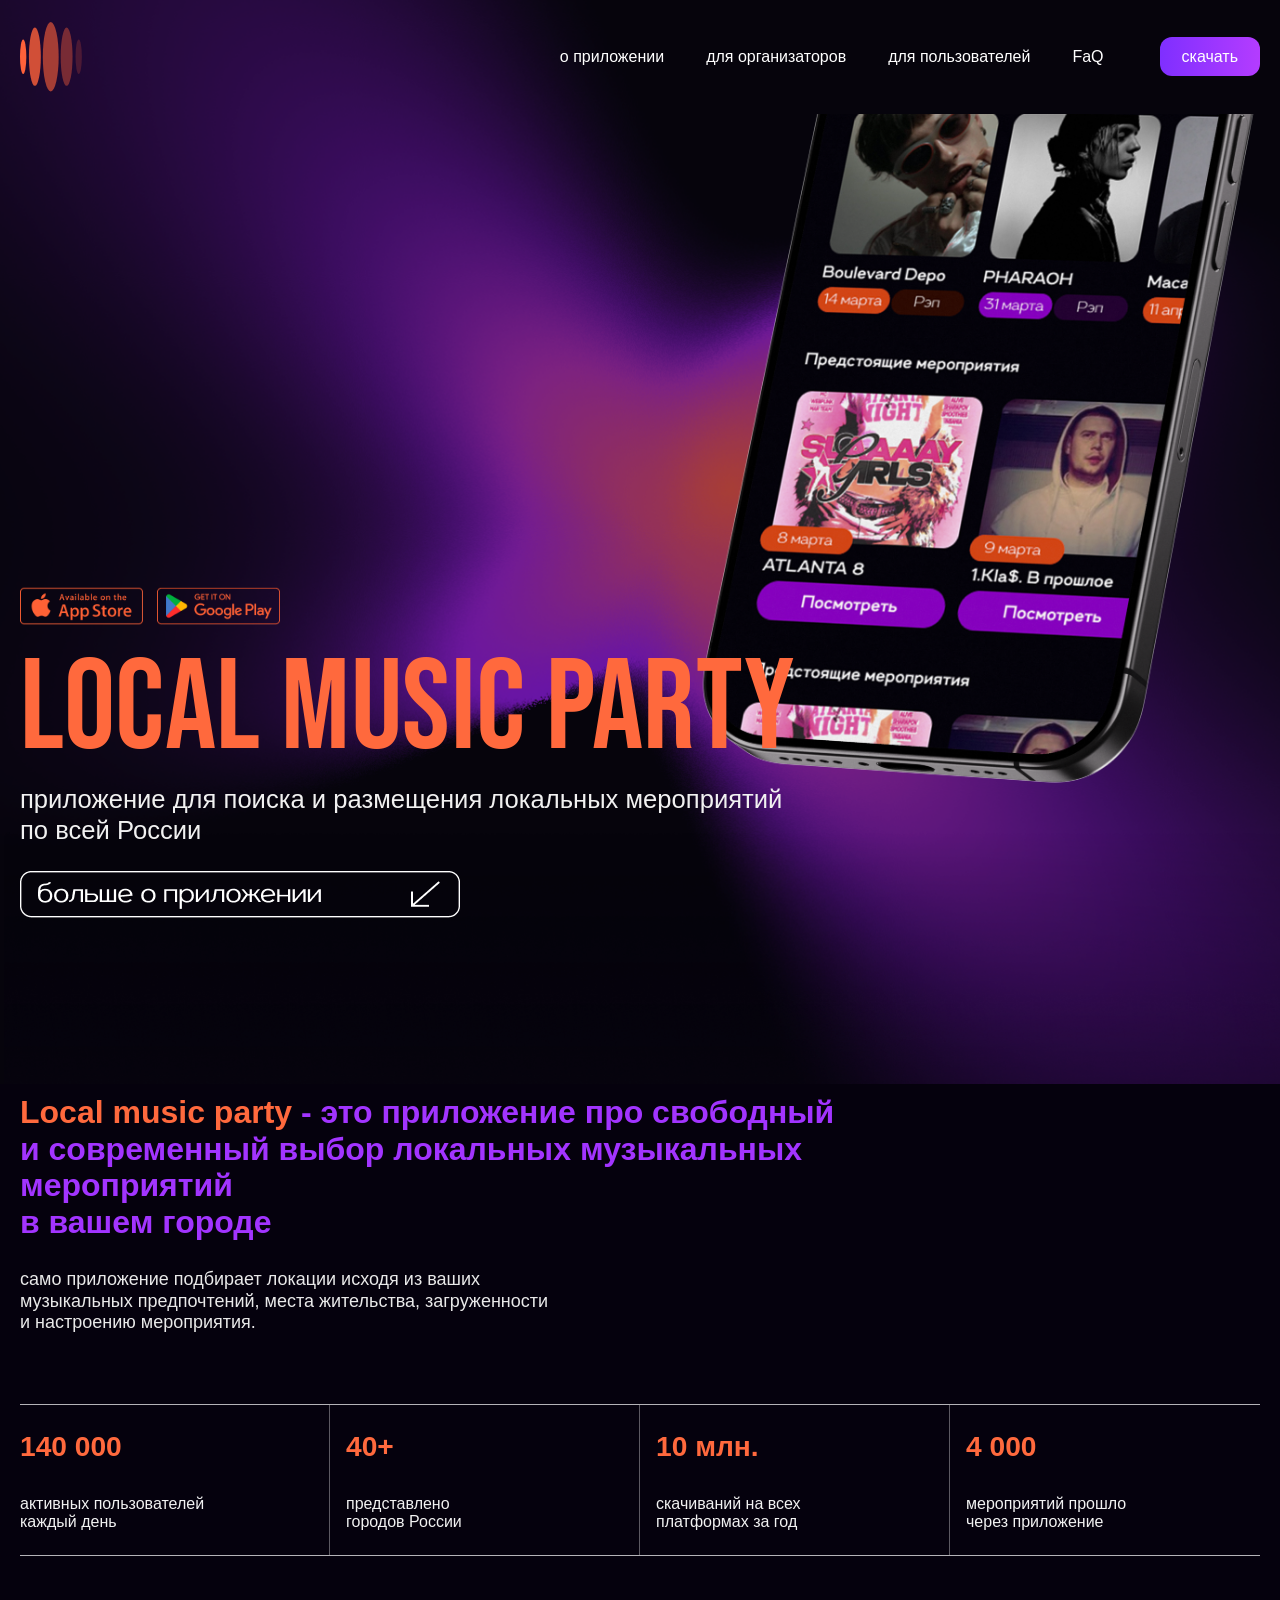
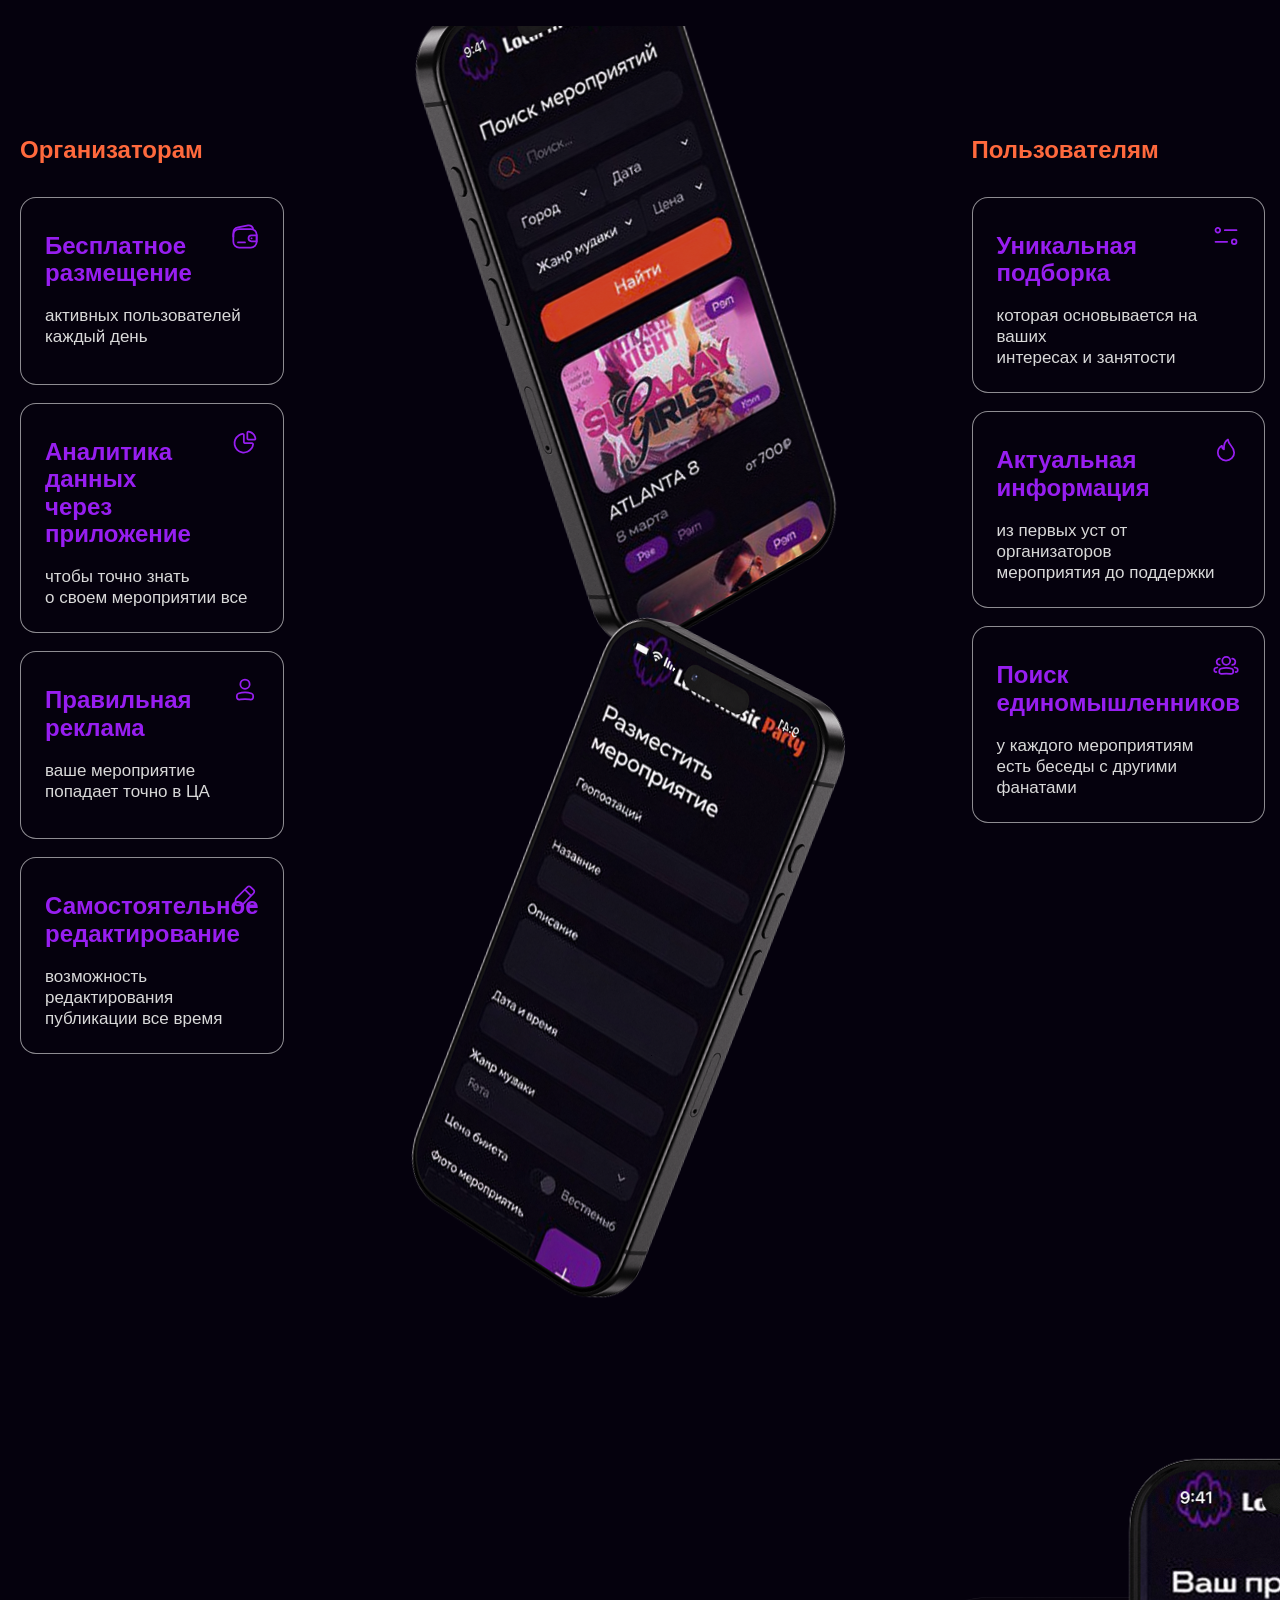
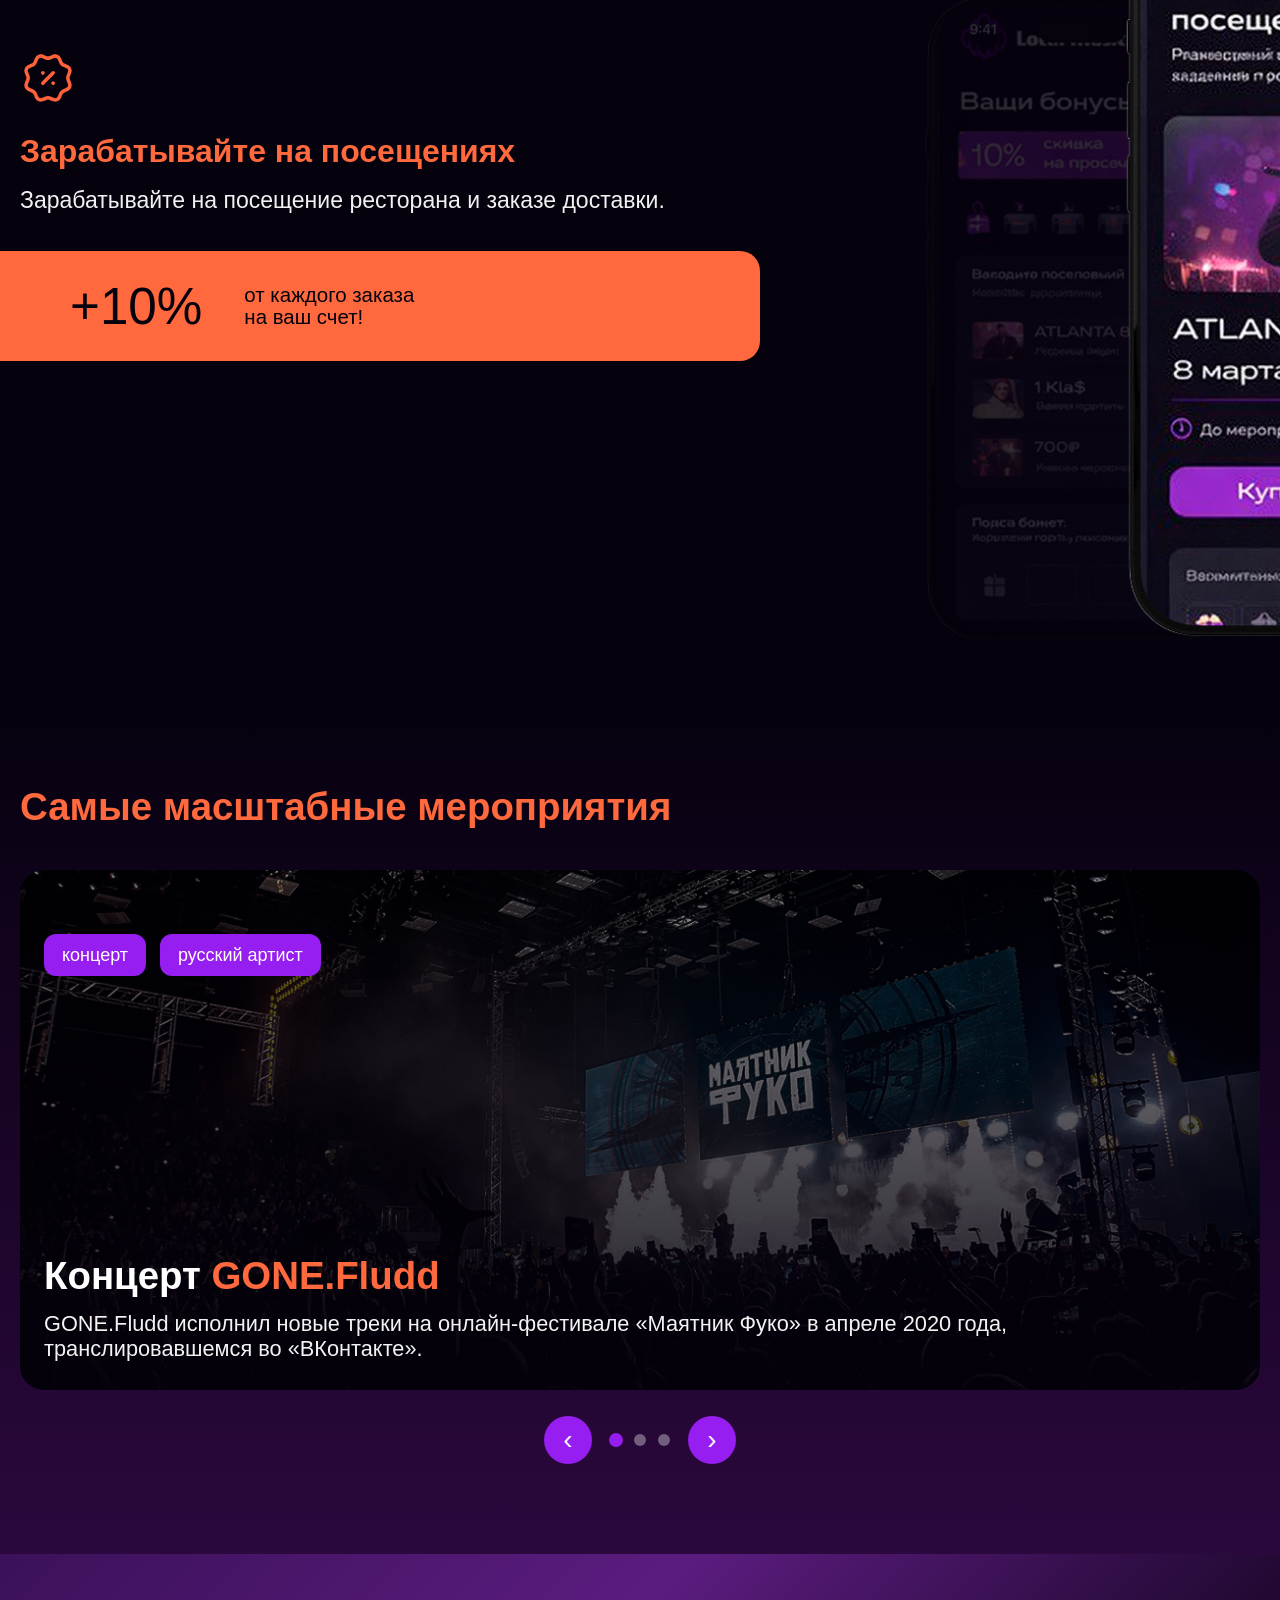
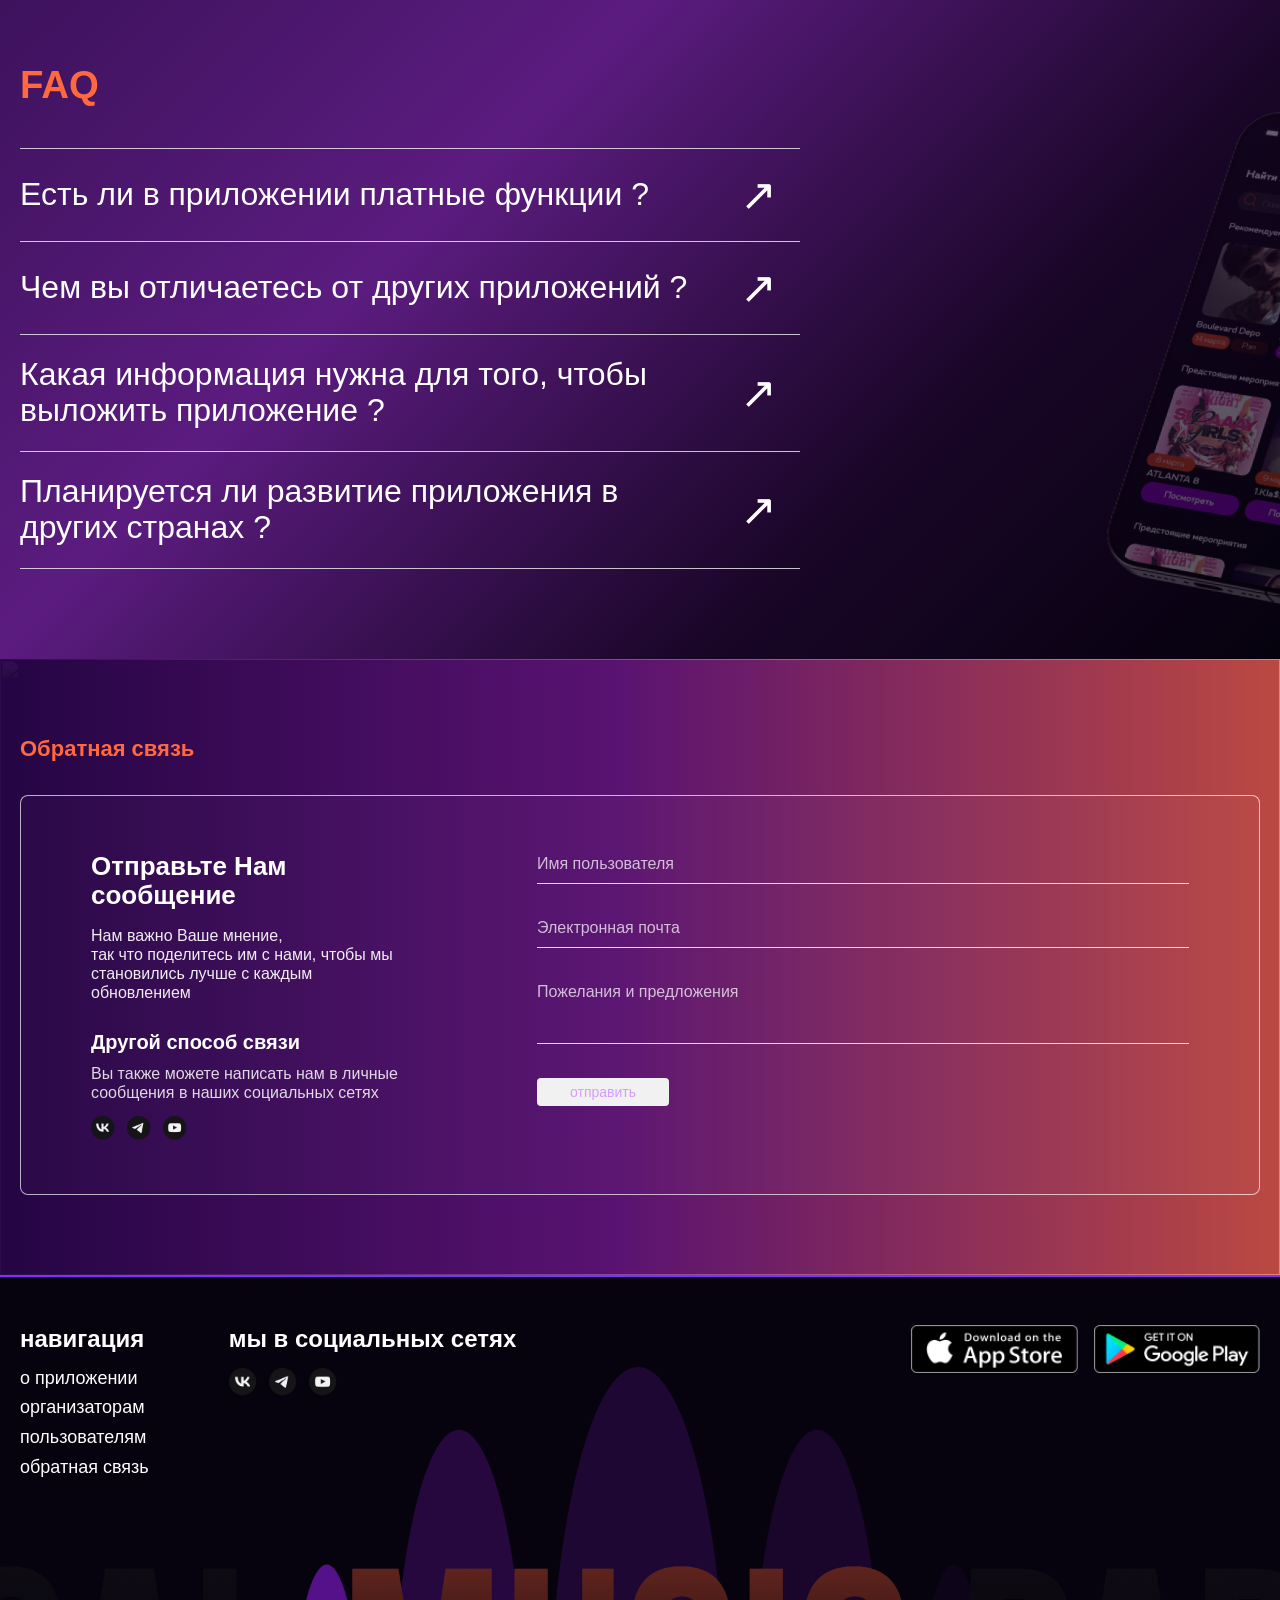
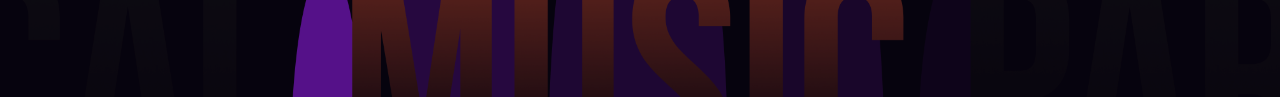
==== commit e03b0c72: "фулл готовый макет сайта в целом так-то" ====
--- a/index.html
+++ b/index.html
@@ -350,8 +350,116 @@
     </div>
   </div>
 </section>
+
+<section class="contact-section" id="contact">
+  <div class="contact-bg">
+    <img src="img/contact-bg.png" alt="" class="contact-bg-image">
+    <div class="contact-overlay"></div>
+  </div>
+
+  <div class="container contact-container">
+    <h2 class="contact-main-title">Обратная связь</h2>
+
+    <div class="contact-card">
+      <div class="contact-left">
+        <div class="contact-info-block">
+          <h3 class="contact-title">Отправьте Нам сообщение</h3>
+          <p class="contact-text">
+            Нам важно Ваше мнение,<br>
+            так что поделитесь им с нами, чтобы мы<br>
+            становились лучше с каждым обновлением
+          </p>
+        </div>
+
+        <div class="contact-social-block">
+          <h3 class="contact-subtitle">Другой способ связи</h3>
+          <p class="contact-text contact-text-small">
+            Вы также можете написать нам в личные<br>
+            сообщения в наших социальных сетях
+          </p>
+
+          <div class="contact-socials">
+            <a href="#" class="contact-social-link">
+              <img src="img/vk.png" alt="VK">
+            </a>
+            <a href="#" class="contact-social-link">
+              <img src="img/telegram.png" alt="Telegram">
+            </a>
+            <a href="#" class="contact-social-link">
+              <img src="img/youtube.png" alt="YouTube">
+            </a>
+          </div>
+        </div>
+      </div>
+
+      <div class="contact-right">
+        <form class="contact-form" id="contactForm">
+          <div class="contact-field">
+            <input type="text" name="name" id="name" placeholder="Имя пользователя" required>
+          </div>
+
+          <div class="contact-field">
+            <input type="email" name="email" id="email" placeholder="Электронная почта" required>
+          </div>
+
+          <div class="contact-field">
+            <textarea name="message" id="message" placeholder="Пожелания и предложения" required></textarea>
+          </div>
+
+          <button type="submit" class="contact-btn">отправить</button>
+          <p class="contact-status" id="contactStatus"></p>
+        </form>
+      </div>
+    </div>
+  </div>
+</section>
 </main>
 
-  <script src="script.js"></script>
+<footer class="footer" id="faq">
+  <div class="footer-bg">
+    <img src="img/footer.png" alt="" class="footer-bg-image">
+    <div class="footer-overlay"></div>
+  </div>
+
+  <div class="container footer-container">
+    <div class="footer-top">
+      <div class="footer-nav">
+        <h3 class="footer-title">навигация</h3>
+        <ul class="footer-menu">
+          <li><a href="#about">о приложении</a></li>
+          <li><a href="#organizers">организаторам</a></li>
+          <li><a href="#users">пользователям</a></li>
+          <li><a href="#contact">обратная связь</a></li>
+        </ul>
+      </div>
+
+      <div class="footer-socials">
+        <h3 class="footer-title">мы в социальных сетях</h3>
+        <div class="footer-social-icons">
+          <a href="#" class="social-link">
+            <img src="img/vk.png" alt="VK">
+          </a>
+          <a href="#" class="social-link">
+            <img src="img/telegram.png" alt="Telegram">
+          </a>
+          <a href="#" class="social-link">
+            <img src="img/youtube.png" alt="YouTube">
+          </a>
+        </div>
+      </div>
+
+      <div class="footer-downloads" id="download">
+        <a href="#" class="store-link">
+          <img src="img/appstore.png" alt="App Store">
+        </a>
+        <a href="#" class="store-link">
+          <img src="img/googleplay.png" alt="Google Play">
+        </a>
+      </div>
+    </div>
+  </div>
+</footer>
+
+<script src="script.js"></script>
 </body>
 </html>
--- a/style.css
+++ b/style.css
@@ -1485,3 +1485,510 @@
   }
 }
 
+/* CONTACT */
+
+.contact-section {
+  position: relative;
+  overflow: hidden;
+  padding: 78px 0 80px;
+  background: #1d0436;
+}
+
+.contact-bg {
+  position: absolute;
+  inset: 0;
+  z-index: 0;
+  pointer-events: none;
+}
+
+.contact-bg-image {
+  position: absolute;
+  inset: 0;
+  width: 100%;
+  height: 100%;
+  object-fit: cover;
+}
+
+.contact-overlay {
+  position: absolute;
+  inset: 0;
+  background: linear-gradient(
+    90deg,
+    rgba(37, 5, 68, 0.96) 0%,
+    rgba(112, 24, 136, 0.72) 48%,
+    rgba(255, 102, 71, 0.70) 100%
+  );
+}
+
+.contact-container {
+  position: relative;
+  z-index: 2;
+}
+
+.contact-main-title {
+  margin-bottom: 34px;
+  font-family: "Gros Ventre Bold", Arial, sans-serif;
+  font-size: 22px;
+  line-height: 1.1;
+  color: #ff693d;
+}
+
+.contact-card {
+  position: relative;
+  display: grid;
+  grid-template-columns: 360px 1fr;
+  gap: 86px;
+  min-height: 330px;
+  padding: 56px 70px 54px;
+  border: 1px solid rgba(255, 255, 255, 0.68);
+  border-radius: 8px;
+  background: rgba(255, 255, 255, 0.02);
+}
+
+.contact-left {
+  display: flex;
+  flex-direction: column;
+  justify-content: space-between;
+  min-height: 100%;
+}
+
+.contact-info-block {
+  max-width: 320px;
+}
+
+.contact-title {
+  margin-bottom: 16px;
+  font-family: "Gros Ventre Bold", Arial, sans-serif;
+  font-size: 26px;
+  line-height: 1.12;
+  color: #ffffff;
+}
+
+.contact-subtitle {
+  margin-bottom: 10px;
+  font-family: "Gros Ventre Regular", Arial, sans-serif;
+  font-size: 20px;
+  line-height: 1.15;
+  color: #ffffff;
+}
+
+.contact-text {
+  font-family: "Gros Ventre Light", Arial, sans-serif;
+  font-size: 16px;
+  line-height: 1.2;
+  color: rgba(255, 255, 255, 0.92);
+}
+
+.contact-text-small {
+  margin-bottom: 14px;
+  color: rgba(255, 255, 255, 0.84);
+}
+
+.contact-socials {
+  display: flex;
+  align-items: center;
+  gap: 12px;
+}
+
+.contact-social-link {
+  display: inline-flex;
+  align-items: center;
+  justify-content: center;
+  width: auto;
+  height: auto;
+  padding: 0;
+  background: transparent;
+  border-radius: 0;
+  transition: transform 0.25s ease, opacity 0.25s ease;
+}
+
+.contact-social-link:hover {
+  transform: translateY(-2px);
+  opacity: 0.9;
+}
+
+.contact-social-link img {
+  display: block;
+  width: 24px;
+  height: 24px;
+  object-fit: contain;
+}
+
+.contact-right {
+  min-width: 0;
+}
+
+.contact-form {
+  display: flex;
+  flex-direction: column;
+  gap: 34px;
+  padding-top: 2px;
+}
+
+.contact-field {
+  width: 100%;
+}
+
+.contact-field input,
+.contact-field textarea {
+  display: block;
+  width: 100%;
+  margin: 0;
+  border: none;
+  border-radius: 0;
+  border-bottom: 1px solid rgba(255, 255, 255, 0.82);
+  background: transparent;
+  box-shadow: none;
+  outline: none;
+  padding: 0 0 10px;
+  font-family: "Gros Ventre Light", Arial, sans-serif;
+  font-size: 16px;
+  line-height: 1.2;
+  color: #ffffff;
+  appearance: none;
+  -webkit-appearance: none;
+}
+
+.contact-field input::placeholder,
+.contact-field textarea::placeholder {
+  color: rgba(255, 255, 255, 0.72);
+}
+
+.contact-field input:focus,
+.contact-field textarea:focus {
+  border-bottom-color: #ffffff;
+}
+
+.contact-field textarea {
+  min-height: 62px;
+  resize: none;
+  overflow: hidden;
+  padding-top: 0;
+}
+
+.contact-btn {
+  width: 132px;
+  height: 28px;
+  border: none;
+  border-radius: 4px;
+  background: #f1f1f1;
+  color: #d39cff;
+  font-family: "Gros Ventre Regular", Arial, sans-serif;
+  font-size: 14px;
+  line-height: 1;
+  text-transform: lowercase;
+  cursor: pointer;
+  transition: transform 0.25s ease, opacity 0.25s ease;
+}
+
+.contact-btn:hover {
+  transform: translateY(-1px);
+  opacity: 0.96;
+}
+
+.contact-btn:disabled {
+  opacity: 0.65;
+  cursor: not-allowed;
+}
+
+.contact-status {
+  min-height: 18px;
+  margin-top: -18px;
+  font-size: 13px;
+  line-height: 1.2;
+  color: #ffffff;
+}
+
+.contact-status.success {
+  color: #ffffff;
+}
+
+.contact-status.error {
+  color: #ffd9d9;
+}
+
+/* FOOTER */
+
+.footer {
+  position: relative;
+  overflow: hidden;
+  min-height: 420px;
+  background: #05010d;
+  border-top: 2px solid #7f2fff;
+}
+
+.footer-bg {
+  position: absolute;
+  inset: 0;
+  z-index: 0;
+  pointer-events: none;
+}
+
+.footer-bg-image {
+  position: absolute;
+  inset: 0;
+  width: 100%;
+  height: 100%;
+  object-fit: cover;
+}
+
+.footer-overlay {
+  position: absolute;
+  inset: 0;
+  background: rgba(5, 1, 13, 0.45);
+}
+
+.footer-container {
+  position: relative;
+  z-index: 2;
+  min-height: 420px;
+  padding-top: 48px;
+  padding-bottom: 48px;
+}
+
+.footer-top {
+  display: flex;
+  justify-content: space-between;
+  align-items: flex-start;
+  gap: 40px;
+}
+
+.footer-nav,
+.footer-socials,
+.footer-downloads {
+  min-width: 0;
+}
+
+.footer-title {
+  margin-bottom: 14px;
+  font-family: "Gros Ventre Bold", Arial, sans-serif;
+  font-size: 24px;
+  line-height: 1.2;
+  color: #fff;
+}
+
+.footer-menu {
+  display: flex;
+  flex-direction: column;
+  gap: 8px;
+}
+
+.footer-menu a {
+  color: #fff;
+  font-size: 18px;
+  line-height: 1.2;
+  transition: color 0.25s ease;
+}
+
+.footer-menu a:hover {
+  color: #971ef0;
+}
+
+.footer-socials {
+  margin-left: 40px;
+  margin-right: auto;
+}
+
+.footer-social-icons {
+  display: flex;
+  align-items: center;
+  gap: 12px;
+}
+
+.social-link {
+  display: inline-flex;
+  align-items: center;
+  justify-content: center;
+  transition: transform 0.25s ease, opacity 0.25s ease;
+}
+
+.social-link:hover {
+  transform: translateY(-2px);
+  opacity: 0.9;
+}
+
+.social-link img {
+  width: 28px;
+  height: 28px;
+  object-fit: contain;
+}
+
+.footer-downloads {
+  display: flex;
+  align-items: center;
+  gap: 16px;
+  flex-wrap: wrap;
+}
+
+.store-link img {
+  height: 48px;
+  width: auto;
+  display: block;
+  transition: transform 0.25s ease, opacity 0.25s ease;
+}
+
+.store-link:hover img {
+  transform: translateY(-2px);
+  opacity: 0.95;
+}
+
+/* TABLET */
+
+@media (max-width: 992px) {
+  .contact-section {
+    padding: 70px 0;
+  }
+
+  .contact-card {
+    grid-template-columns: 1fr;
+    gap: 40px;
+    padding: 36px 28px;
+  }
+
+  .contact-left {
+    gap: 30px;
+  }
+
+  .footer {
+    min-height: 360px;
+  }
+
+  .footer-container {
+    min-height: 360px;
+    padding-top: 36px;
+    padding-bottom: 36px;
+  }
+
+  .footer-top {
+    flex-wrap: wrap;
+    gap: 28px;
+  }
+
+  .footer-socials {
+    margin-left: 0;
+    margin-right: 0;
+  }
+
+  .footer-downloads {
+    width: 100%;
+    justify-content: flex-start;
+  }
+}
+
+/* MOBILE */
+
+@media (max-width: 768px) {
+  .contact-section {
+    padding: 56px 0;
+  }
+
+  .contact-main-title {
+    margin-bottom: 22px;
+    font-size: 20px;
+  }
+
+  .contact-card {
+    gap: 28px;
+    padding: 24px 18px;
+  }
+
+  .contact-title {
+    font-size: 22px;
+  }
+
+  .contact-subtitle {
+    font-size: 18px;
+  }
+
+  .contact-text {
+    font-size: 15px;
+  }
+
+  .contact-form {
+    gap: 24px;
+  }
+
+  .contact-field input,
+  .contact-field textarea {
+    font-size: 15px;
+  }
+
+  .contact-btn {
+    width: 100%;
+    height: 40px;
+  }
+
+  .contact-status {
+    margin-top: 0;
+  }
+
+  .footer {
+    min-height: 320px;
+  }
+
+  .footer-container {
+    min-height: 320px;
+    padding-top: 28px;
+    padding-bottom: 28px;
+  }
+
+  .footer-top {
+    flex-direction: column;
+    align-items: flex-start;
+    gap: 24px;
+  }
+
+  .footer-title {
+    font-size: 20px;
+    margin-bottom: 10px;
+  }
+
+  .footer-menu a {
+    font-size: 17px;
+  }
+
+  .footer-downloads {
+    gap: 12px;
+    width: 100%;
+  }
+
+  .store-link img {
+    height: 42px;
+  }
+}
+
+@media (max-width: 480px) {
+  .contact-card {
+    padding: 20px 14px;
+  }
+
+  .contact-title {
+    font-size: 20px;
+  }
+
+  .contact-subtitle {
+    font-size: 17px;
+  }
+
+  .contact-text,
+  .contact-text-small {
+    font-size: 14px;
+  }
+
+  .footer-title {
+    font-size: 18px;
+  }
+
+  .footer-menu a {
+    font-size: 16px;
+  }
+
+  .social-link img {
+    width: 24px;
+    height: 24px;
+  }
+
+  .store-link img {
+    height: 36px;
+  }
+}
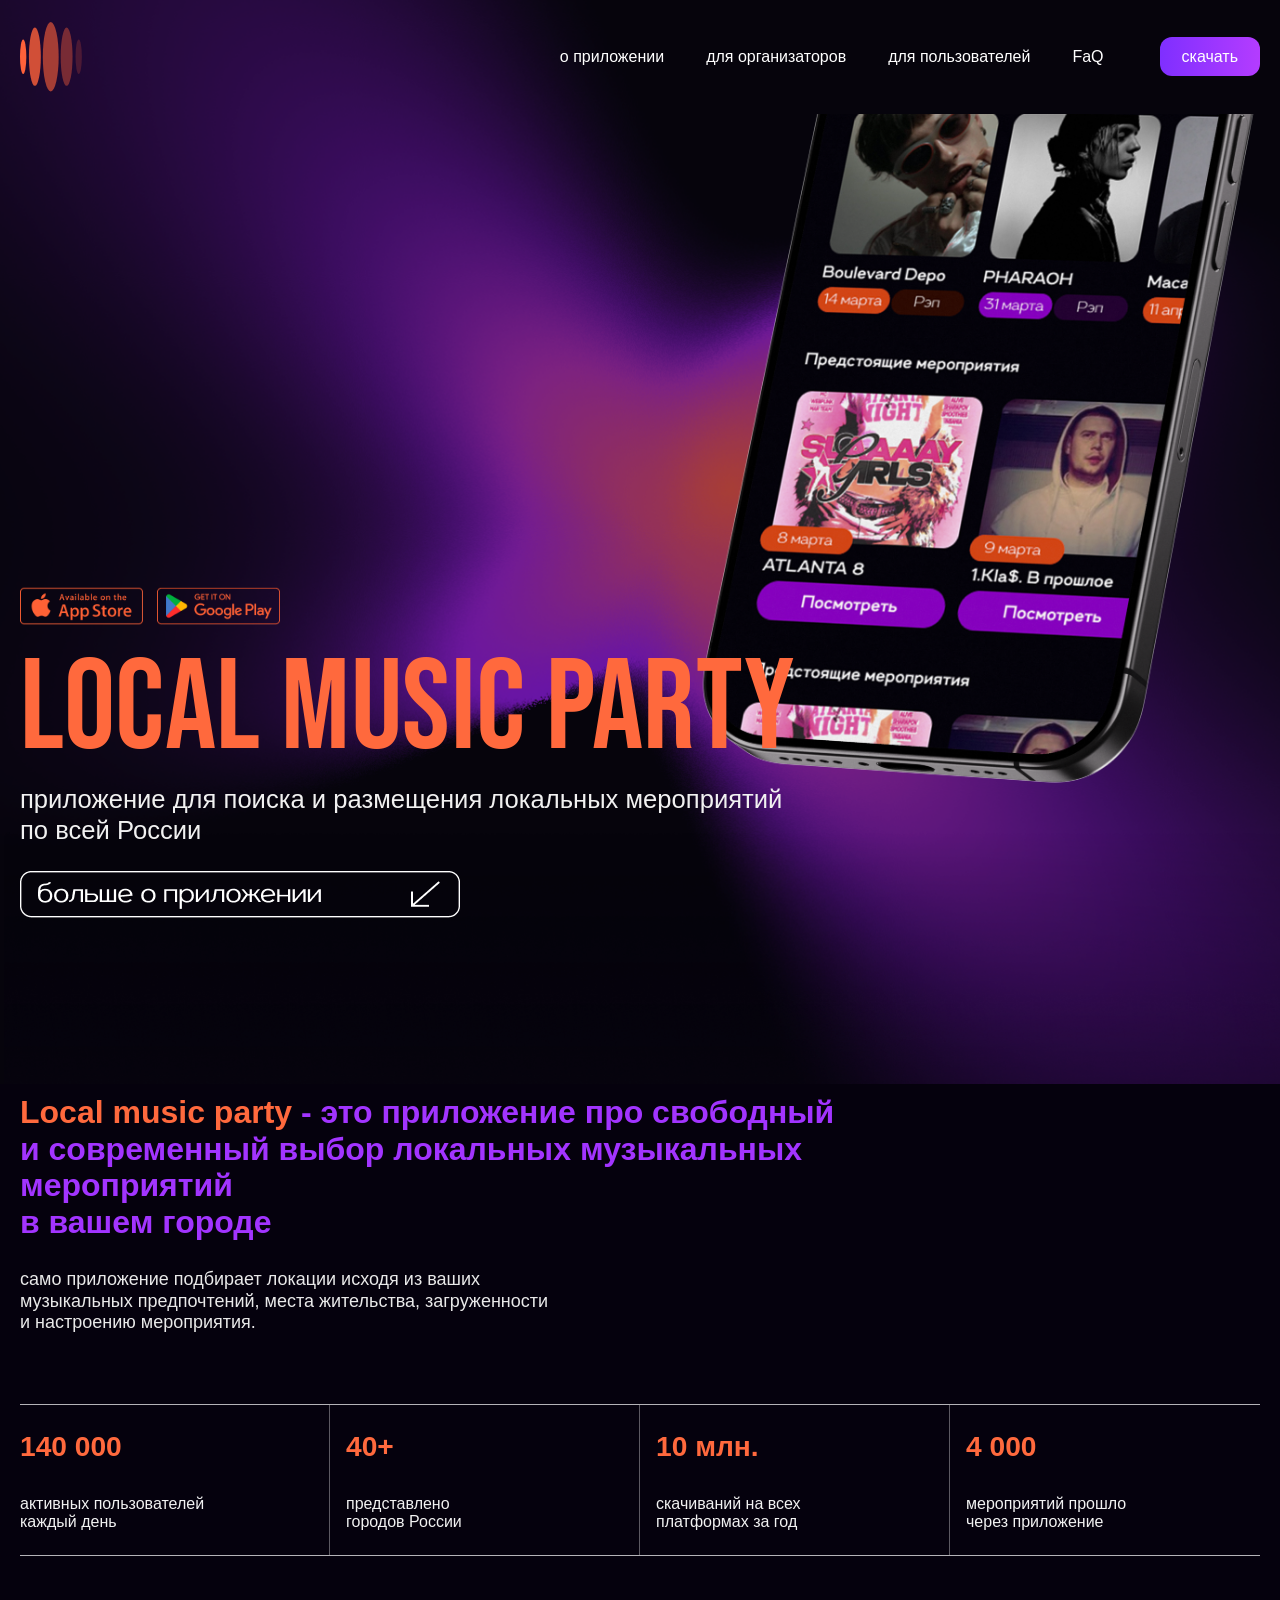
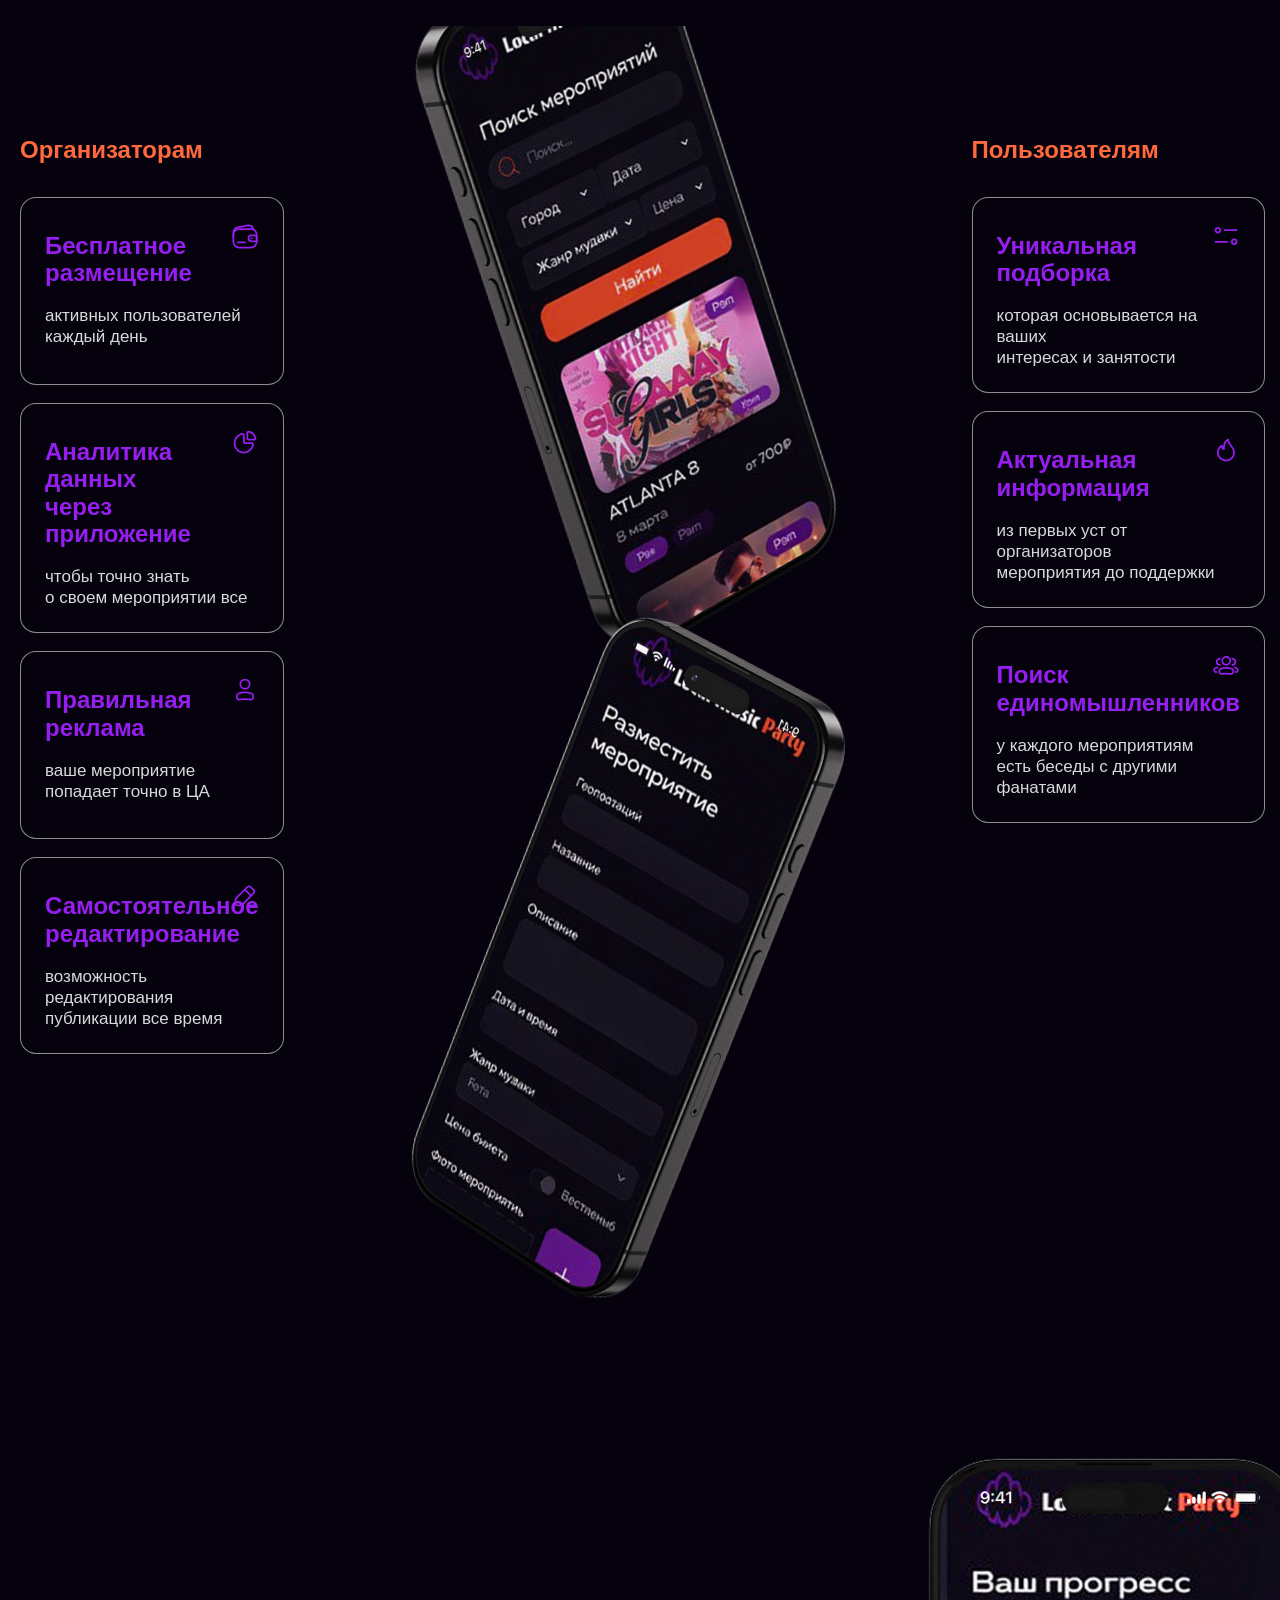
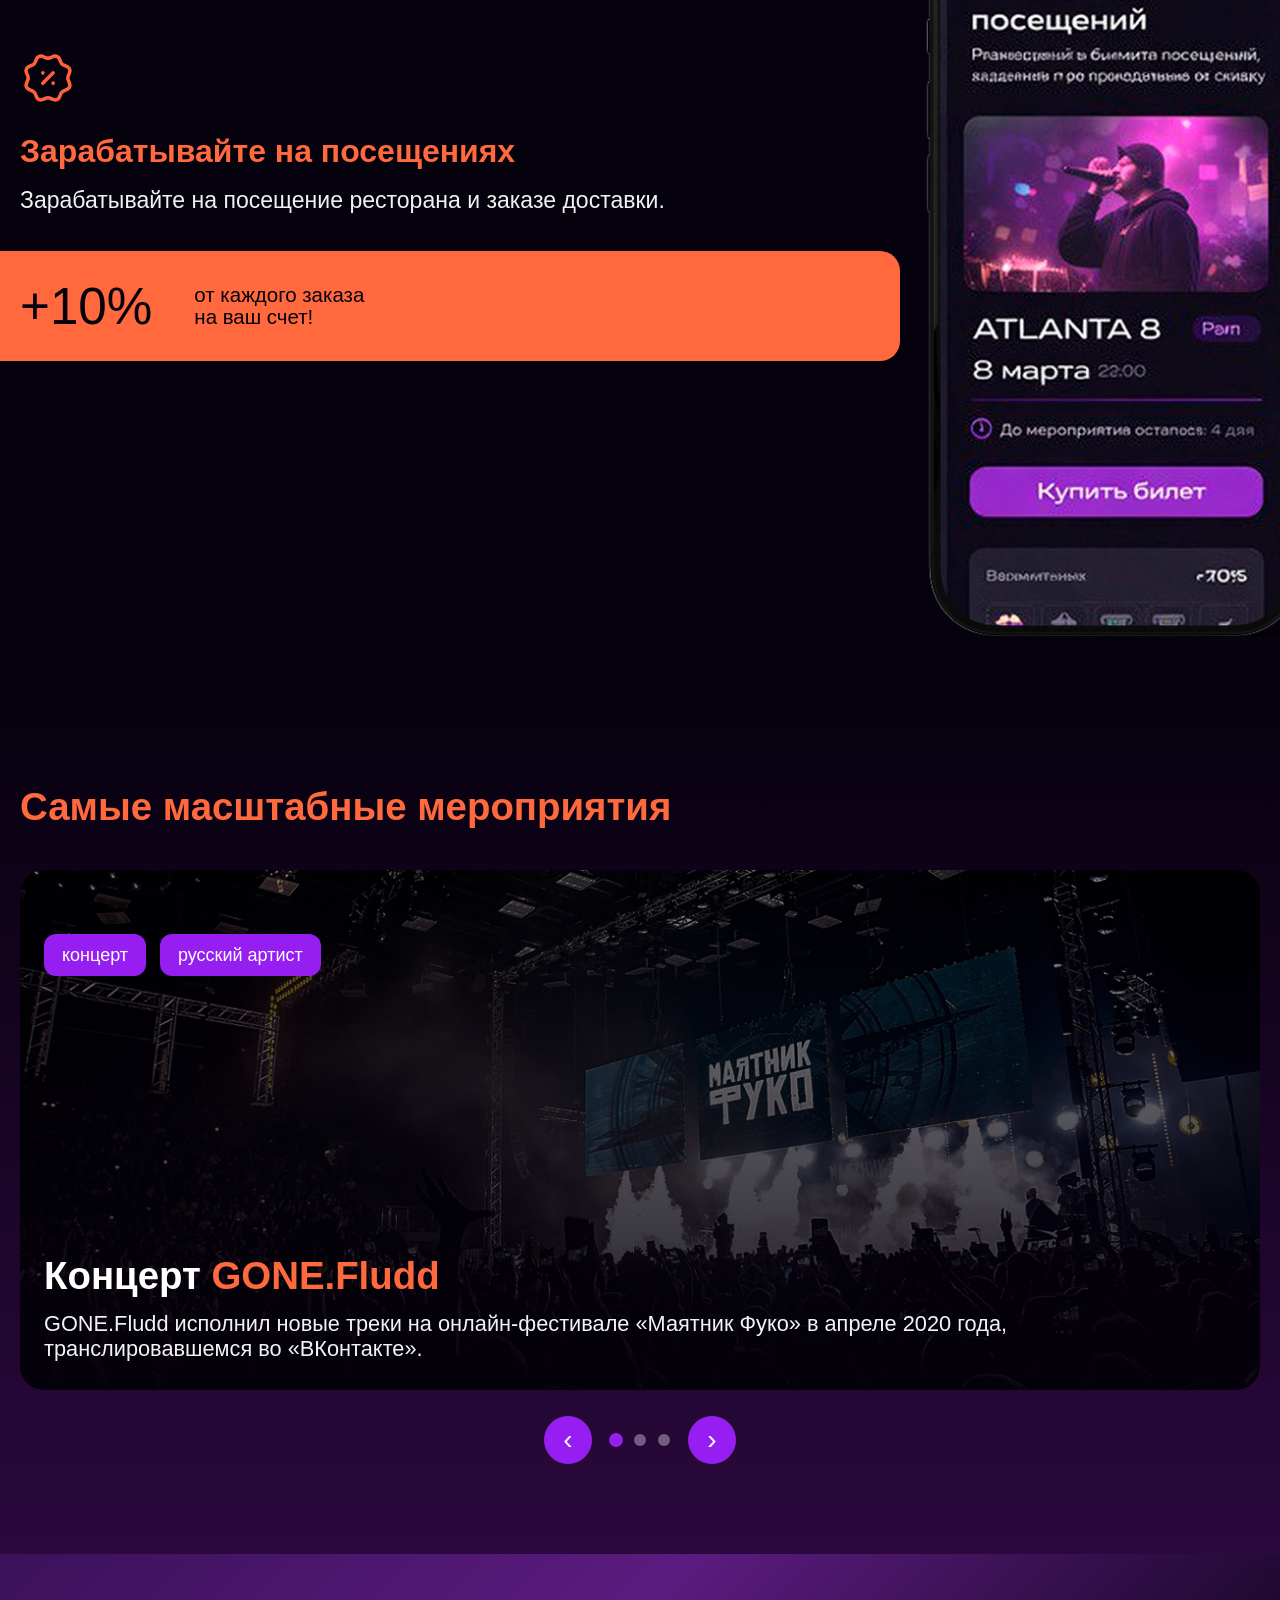
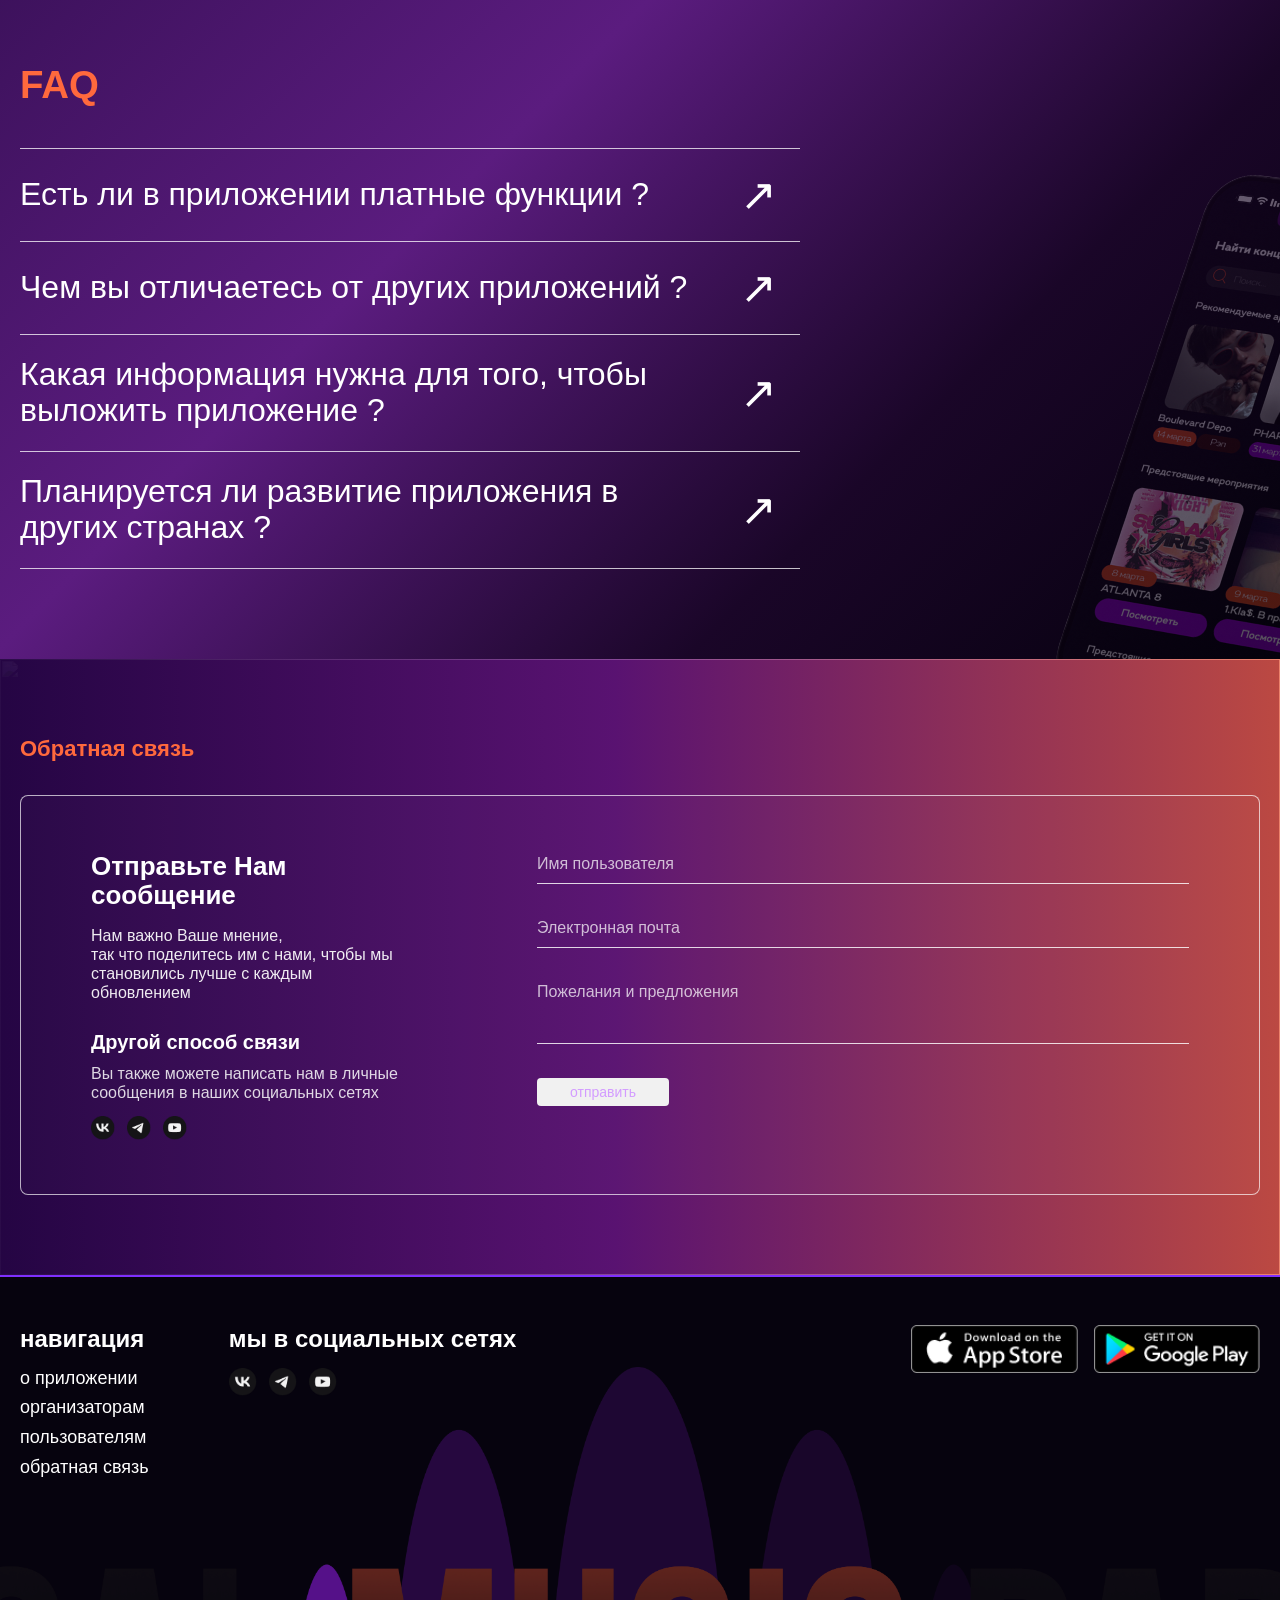
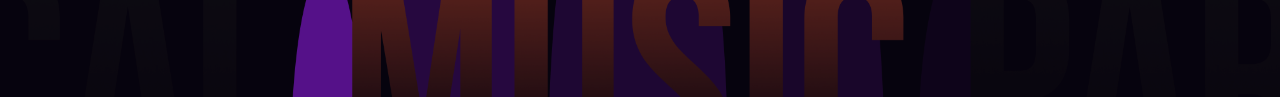
==== commit 11174db6: "исправлена адаптивка + небольшие правки" ====
--- a/index.html
+++ b/index.html
@@ -48,8 +48,13 @@
         <div class="container intro-container">
           <div class="intro-content">
             <div class="store-buttons">
-              <img src="img/AppleApp 2.png" alt="App Store">
-              <img src="img/google 1.png" alt="Google Play">
+              <a href="https://www.apple.com/app-store/" target="_blank">
+                <img src="img/AppleApp 2.png" alt="App Store">
+              </a>
+
+              <a href="https://play.google.com/" target="_blank">
+                <img src="img/google 1.png" alt="Google Play">
+              </a>
             </div>
 
             <h1 class="intro-title">LOCAL MUSIC PARTY</h1>
@@ -58,8 +63,9 @@
               приложение для поиска и размещения локальных
               мероприятий по всей России
             </p>
-
-            <img src="img/о приложении.png" alt="о приложении">
+            <a href="#about">
+                <img src="img/о приложении.png" alt="о приложении">
+              </a>
           </div>
 
           <div class="intro-image">
@@ -110,7 +116,7 @@
     </div>
   </section>
 
-  <section class="features-block">
+  <section class="features-block" id="organizers">
   <div class="container features-container">
     <div class="features-side features-left">
       <h2 class="features-title">Организаторам</h2>
@@ -145,7 +151,7 @@
       <img src="img/phone 3.png" alt="Экран приложения" class="phone-three">
     </div>
 
-    <div class="features-side features-right">
+    <div class="features-side features-right" id="users">
       <h2 class="features-title">Пользователям</h2>
 
       <div class="feature-card">
@@ -436,23 +442,23 @@
       <div class="footer-socials">
         <h3 class="footer-title">мы в социальных сетях</h3>
         <div class="footer-social-icons">
-          <a href="#" class="social-link">
+          <a href="https://vk.com" class="social-link">
             <img src="img/vk.png" alt="VK">
           </a>
-          <a href="#" class="social-link">
+          <a href="https://t.me" class="social-link">
             <img src="img/telegram.png" alt="Telegram">
           </a>
-          <a href="#" class="social-link">
+          <a href="https://youtube.com" class="social-link">
             <img src="img/youtube.png" alt="YouTube">
           </a>
         </div>
       </div>
 
       <div class="footer-downloads" id="download">
-        <a href="#" class="store-link">
+        <a href="https://www.apple.com/app-store/" class="store-link">
           <img src="img/appstore.png" alt="App Store">
         </a>
-        <a href="#" class="store-link">
+        <a href="https://play.google.com/" class="store-link">
           <img src="img/googleplay.png" alt="Google Play">
         </a>
       </div>
@@ -460,6 +466,7 @@
   </div>
 </footer>
 
+<button class="scroll-top" id="scrollTopBtn">↑</button>
 <script src="script.js"></script>
 </body>
 </html>
--- a/style.css
+++ b/style.css
@@ -26,7 +26,6 @@
   font-style: normal;
 }
 
-/* RESET */
 
 * {
   margin: 0;
@@ -58,7 +57,6 @@
   list-style: none;
 }
 
-/* BASE */
 
 .container {
   width: 100%;
@@ -66,8 +64,6 @@
   margin: 0 auto;
   padding: 0 20px;
 }
-
-/* FIRST SCREEN */
 
 .first-screen {
   position: relative;
@@ -77,8 +73,6 @@
   background-position: center;
   background-repeat: no-repeat;
 }
-
-/* HEADER */
 
 .header {
   position: relative;
@@ -140,7 +134,6 @@
   transform: translateY(-1px);
 }
 
-/* INTRO */
 
 .intro {
   position: relative;
@@ -227,7 +220,6 @@
   height: auto;
 }
 
-/* PHONE ANIMATION */
 
 .phone {
   opacity: 0;
@@ -240,7 +232,6 @@
   transform: translateY(0) scale(1) rotate(0deg);
 }
 
-/* ABOUT APP */
 
 .about-app {
   padding: 10px 0 70px;
@@ -307,8 +298,6 @@
   line-height: 1.15;
   color: #f2f2f2;
 }
-
-/* FEATURES BLOCK */
 
 .features-block {
   padding: 110px 0 80px;
@@ -403,7 +392,6 @@
   z-index: 3;
 }
 
-/* LARGE DESKTOP */
 
 @media (max-width: 1400px) {
   .intro-container {
@@ -429,8 +417,6 @@
   }
 }
 
-/* DESKTOP */
-
 @media (max-width: 1200px) {
   .menu {
     gap: 26px;
@@ -473,8 +459,8 @@
   }
 
   .intro-image {
-    right: -100px;
-    bottom: -170px;
+    right: -10px;
+    bottom: -380px;
   }
 
   .intro-image img {
@@ -492,18 +478,19 @@
 
   .phone-two,
   .phone-three {
-    width: 390px;
+    width: 1090px;
   }
 
   .phone-two {
-    top: 0;
-    left: 40px;
+    margin-top: 80px;
+    margin-left: 50px;
     transform: rotate(-9deg);
   }
 
   .phone-three {
-    top: 320px;
-    left: 10px;
+    margin-top: -50px;
+    right: 50px;
+    margin-left: 50px;
     transform: rotate(9deg);
   }
 
@@ -515,8 +502,6 @@
     font-size: 16px;
   }
 }
-
-/* TABLET */
 
 @media (max-width: 1024px) {
   .header {
@@ -568,8 +553,8 @@
   }
 
   .intro-image {
-    right: -110px;
-    bottom: -120px;
+    right: -10px;
+    top: -10px;
   }
 
   .intro-image img {
@@ -596,11 +581,7 @@
   .about-app-stat:nth-child(2) {
     border-bottom: 1px solid rgba(255, 255, 255, 0.35);
   }
-}
-
-/* FEATURES TABLET */
-
-@media (max-width: 992px) {
+
   .features-container {
     grid-template-columns: 1fr;
   }
@@ -626,34 +607,75 @@
 
   .phone-two,
   .phone-three {
-    width: 360px;
+    width: 860px;
   }
 
   .phone-two {
     top: 0;
-    left: 100px;
+    left: -500px;
     transform: rotate(-9deg);
   }
 
   .phone-three {
-    top: 320px;
-    left: 20px;
+    top: 120px;
+    left: -400px;
     transform: rotate(9deg);
   }
-}
-
-/* MOBILE */
+
+}
+
+@media (max-width: 992px) {
+  .features-container {
+    grid-template-columns: 1fr;
+  }
+
+  .features-phones {
+    order: 2;
+    min-height: 820px;
+    max-width: 520px;
+    margin: 0 auto;
+  }
+
+  .features-left {
+    order: 1;
+  }
+
+  .features-right {
+    order: 3;
+  }
+
+  .features-title {
+    margin-bottom: 8px;
+  }
+
+  .phone-two,
+  .phone-three {
+    width: 860px;
+  }
+
+  .phone-two {
+    top: 0;
+    left: -500px;
+    transform: rotate(-9deg);
+  }
+
+  .phone-three {
+    top: 120px;
+    left: -400px;
+    transform: rotate(9deg);
+  }
+}
 
 @media (max-width: 768px) {
   .header-container {
     flex-wrap: wrap;
-    gap: 16px;
+    gap: 12px;
   }
 
   .nav {
     order: 3;
     width: 100%;
-    margin-left: 0;
+    margin-left: -20px;
   }
 
   .menu {
@@ -664,6 +686,12 @@
 
   .download-btn {
     margin-left: auto;
+    margin-bottom: -50px;
+  }
+
+  .logo img {
+    width: 56px;
+    margin-bottom: -50px;
   }
 
   .intro {
@@ -673,7 +701,7 @@
   .intro-gradient {
     width: 800px;
     left: 50%;
-    top: 52%;
+    top: 80%;
   }
 
   .intro-container {
@@ -708,17 +736,20 @@
   }
 
   .intro-image {
-    position: static;
+    position: relative;
     width: 100%;
     display: flex;
     justify-content: center;
-    pointer-events: auto;
+    pointer-events: none;
+    margin-top: -100px;
+    margin-bottom: -350px;
   }
 
   .intro-image img {
-    width: min(100%, 470px);
-    max-width: 100%;
+    width: 1820px;
+    max-width: 150%;
     height: auto;
+    margin-right: 560px;
   }
 
   .about-app {
@@ -763,18 +794,18 @@
 
   .phone-two,
   .phone-three {
-    width: 250px;
+    width: 650px;
   }
 
   .phone-two {
-    top: 0;
-    left: 50px;
+    top: -100px;
+    left: -250px;
     transform: rotate(-9deg);
   }
 
   .phone-three {
-    top: 250px;
-    left: 0;
+    top: 150px;
+    left: -350px;
     transform: rotate(9deg);
   }
 
@@ -792,7 +823,6 @@
   }
 }
 
-/* SMALL MOBILE */
 
 @media (max-width: 480px) {
   .container {
@@ -811,12 +841,15 @@
     flex-direction: column;
     align-items: flex-start;
     gap: 12px;
+    margin-left: 20px;
+    margin-top: 50px;
   }
 
   .download-btn {
     width: 100%;
     margin-left: 0;
     text-align: center;
+    margin-top: 50px;
   }
 
   .intro {
@@ -840,7 +873,10 @@
   }
 
   .intro-image img {
-    width: min(100%, 320px);
+    min-width: 150%;
+    margin-left: 350px;
+    margin-top: 50px;
+    margin-bottom: 100px;
   }
 }
 
@@ -887,13 +923,13 @@
   display: flex;
   align-items: center;
   gap: 42px;
-  max-width: 1240px;
+  width: calc(100% + 320px);
+  max-width: none;
   min-height: 110px;
-  padding: 24px 38px;
-  padding-left: 550px;
-  border-radius: 20px;
+  padding: 24px 38px 24px 320px;
+  border-radius: 0 20px 20px 0;
   background: #ff693d;
-  margin-left: -500px;
+  margin-left: -320px;
 }
 
 .bonus-percent {
@@ -925,7 +961,7 @@
 
 .bonus-phone-back {
   width: 1020px;
-  right: -250px;
+  right: -450px;
   top: 20px;
   opacity: 0.35;
   z-index: 1;
@@ -933,7 +969,7 @@
 
 .bonus-phone-front {
   width: 1020px;
-  right: -360px;
+  right: -160px;
   top: -150px;
   z-index: 2;
 }
@@ -949,12 +985,13 @@
   }
 
   .bonus-phone-back {
-    width: 340px;
-    right: 100px;
+    width: 540px;
+    margin-right: 600px;
   }
 
   .bonus-phone-front {
-    width: 390px;
+    width: 590px;
+    margin-right: 200px;
   }
 }
 
@@ -964,15 +1001,38 @@
   }
 
   .bonus-content {
+    max-width: 500%;
+  }
+
+  .bonus-phones {
+    min-height: 420px;
+    max-width: 200%;
+    margin-top: 10px;
+    margin-right: 150px;
+  }
+
+  .bonus-card {
+    width: 100%;
     max-width: 100%;
-  }
-
-  .bonus-phones {
-    min-height: 620px;
-    max-width: 520px;
-    margin: 0 auto;
-  }
-}
+    margin-left: 0;
+    padding: 20px 24px;
+    border-radius: 16px;
+    gap: 20px;
+  }
+
+  .bonus-phone-back {
+    width: 580px;
+    right: 250px;
+    top: 10px;
+  }
+
+  .bonus-phone-front {
+    width: 600px;
+    right: 120px;
+    top: -80px;
+  }
+}
+
 
 @media (max-width: 768px) {
   .bonus-block {
@@ -990,48 +1050,68 @@
   }
 
   .bonus-card {
-    gap: 20px;
+    width: 100%;
+    max-width: 100%;
+    margin-left: 0;
     padding: 20px 22px;
     border-radius: 16px;
+    gap: 16px;
+    flex-wrap: wrap;
   }
 
   .bonus-phones {
-    min-height: 500px;
-    max-width: 360px;
+    position: relative;
+    min-height: 760px;
+    width: 100%;
+    max-width: 120%;
+    margin-top: 10px;
+    margin-bottom: -250px;
   }
 
   .bonus-phone-back {
-    width: 250px;
-    right: 80px;
-    top: 30px;
+    width: 480px;
+    right: 300px;
+    top: 70px;
+    margin-right: -250px;
   }
 
   .bonus-phone-front {
-    width: 290px;
-    right: 0;
-    top: 10px;
+    width: 500px;
+    right: 120px;
+    top: 0;
   }
 }
 
 @media (max-width: 480px) {
   .bonus-card {
+    width: 100%;
+    max-width: 100%;
+    margin-left: 0;
+    padding: 18px 16px;
+    border-radius: 14px;
     flex-direction: column;
     align-items: flex-start;
-    gap: 12px;
+    gap: 10px;
   }
 
   .bonus-phones {
-    min-height: 420px;
-    max-width: 300px;
+    position: relative;
+    min-height: 620px;
+    width: 100%;
+    max-width: 100%;
+    margin-top: 10px;
   }
 
   .bonus-phone-back {
-    width: 210px;
+    width: 400px;
     right: 70px;
+    top: 70px;
   }
 
   .bonus-phone-front {
-    width: 240px;
+    width: 450px;
+    right: 20px;
+    top: 0;
   }
 }
 
@@ -1410,10 +1490,13 @@
 }
 
 .faq-phone {
-  width: 760px;
-  max-width: none;
+  width: 520px;
+  min-width: 100%;
   height: auto;
   transform: rotate(7deg);
+  margin-top: 50px;
+  margin-bottom: -100px;
+  margin-right: 350px;
 }
 
 @media (max-width: 1200px) {
@@ -1422,12 +1505,12 @@
   }
 
   .faq-phone-wrap {
-    right: -140px;
-    top: 20px;
+    right: 20px;
+    margin-top: -100px;
   }
 
   .faq-phone {
-    width: 620px;
+    width: 420px;
   }
 }
 
@@ -1451,6 +1534,7 @@
   }
 }
 
+
 @media (max-width: 768px) {
   .faq-block {
     padding: 70px 0 50px;
@@ -1485,7 +1569,7 @@
   }
 }
 
-/* CONTACT */
+
 
 .contact-section {
   position: relative;
@@ -1875,7 +1959,6 @@
   }
 }
 
-/* MOBILE */
 
 @media (max-width: 768px) {
   .contact-section {
@@ -1991,4 +2074,43 @@
   .store-link img {
     height: 36px;
   }
+}
+
+.scroll-top {
+  position: fixed;
+  right: 24px;
+  bottom: 24px;
+  width: 56px;
+  height: 56px;
+  border-radius: 50%;
+  border: none;
+  background: linear-gradient(135deg, #971ef0, #ff693d);
+  color: #fff;
+  font-size: 26px;
+  cursor: pointer;
+
+  display: flex;
+  align-items: center;
+  justify-content: center;
+
+  opacity: 0;
+  visibility: hidden;
+  transform: translateY(20px);
+
+  transition: all 0.3s ease;
+  z-index: 999;
+}
+
+.scroll-top.show {
+  opacity: 1;
+  visibility: visible;
+  transform: translateY(0);
+}
+
+.scroll-top:hover {
+  transform: scale(1.1);
+}
+
+#about {
+  scroll-margin-top: -1000px;
 }
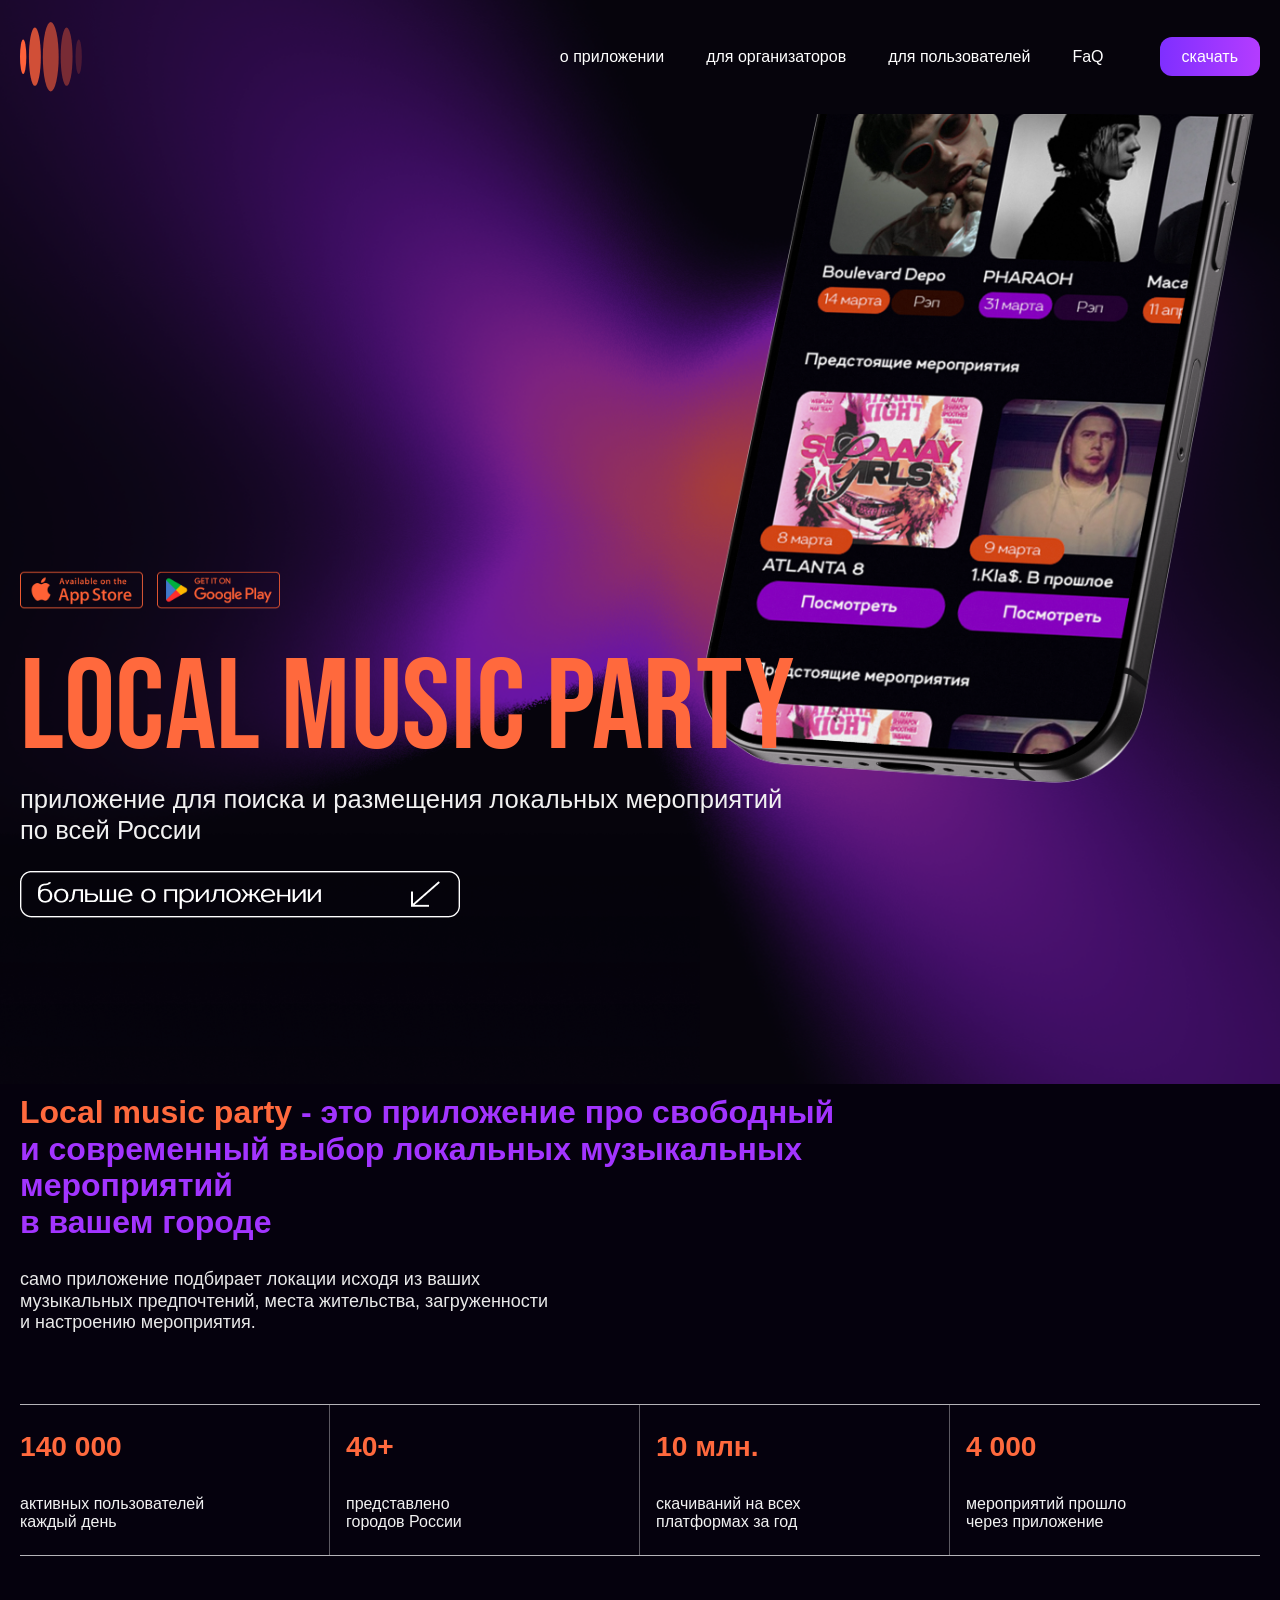
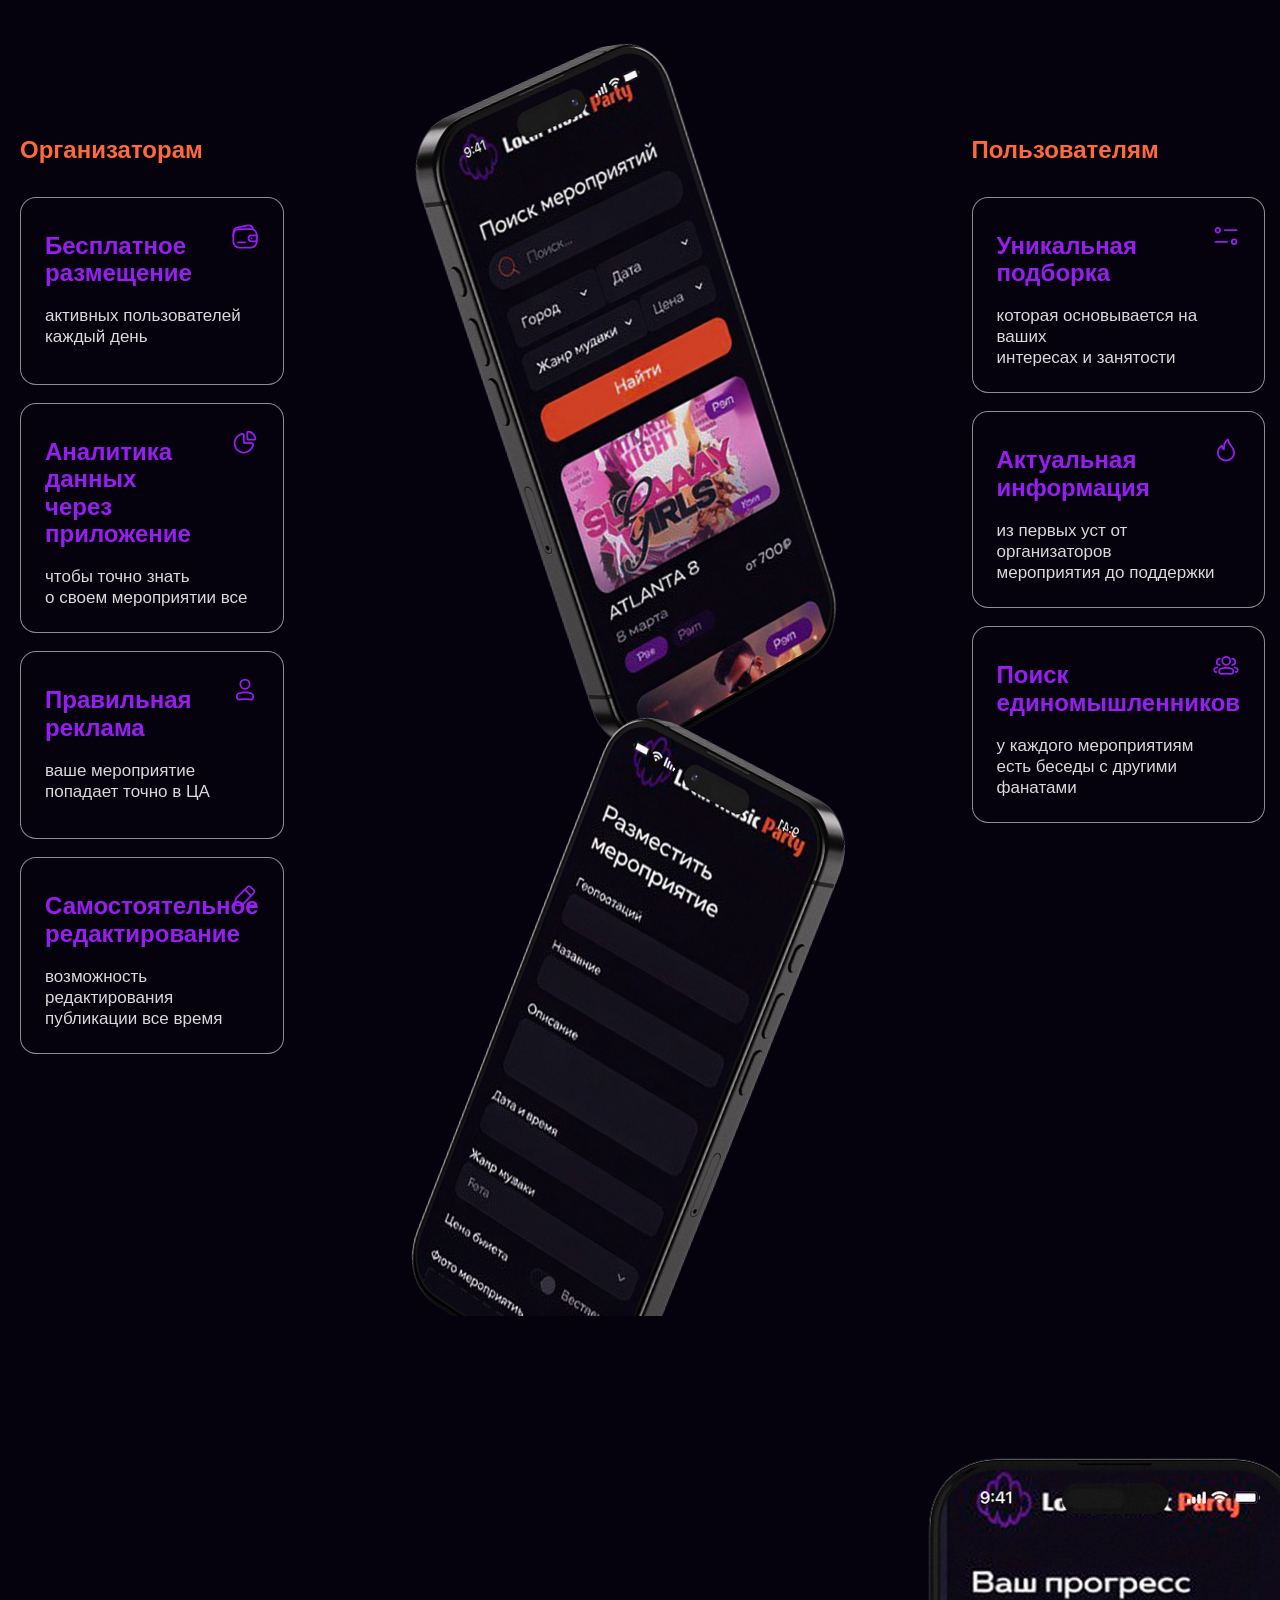
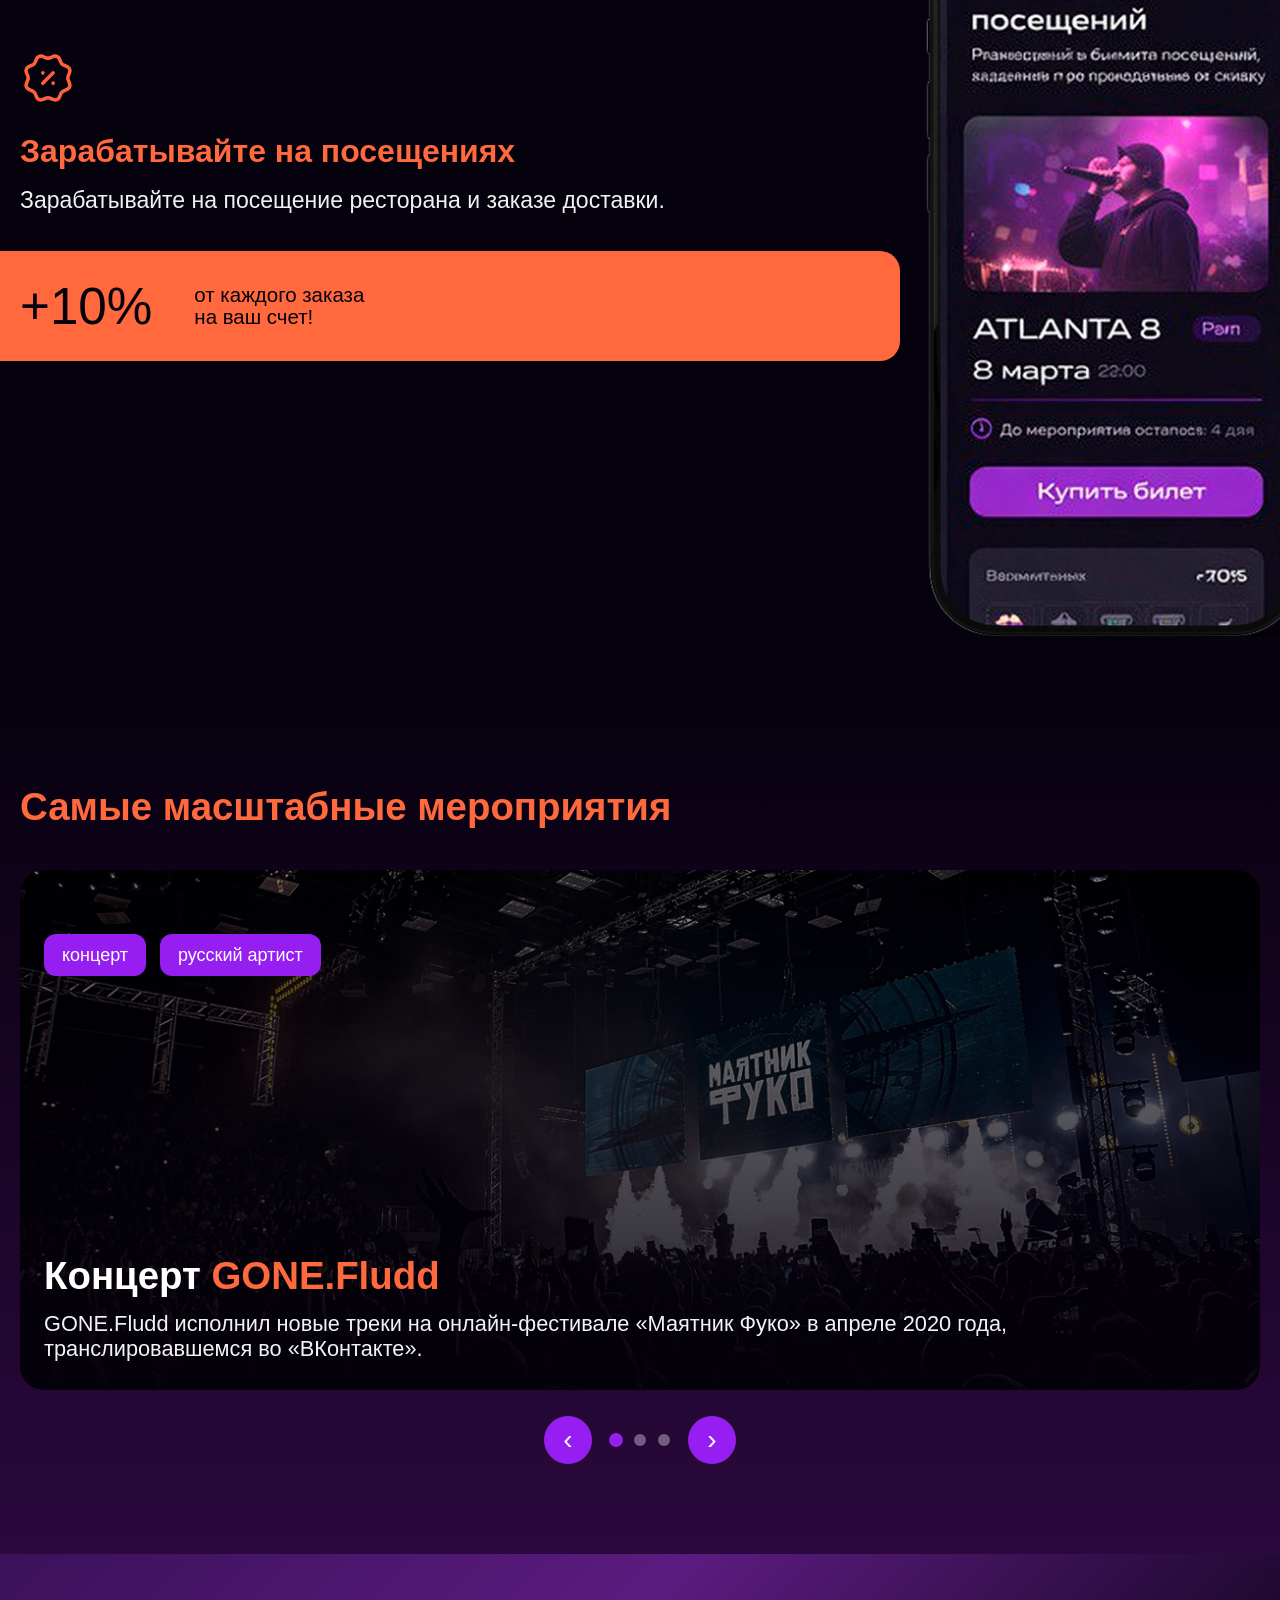
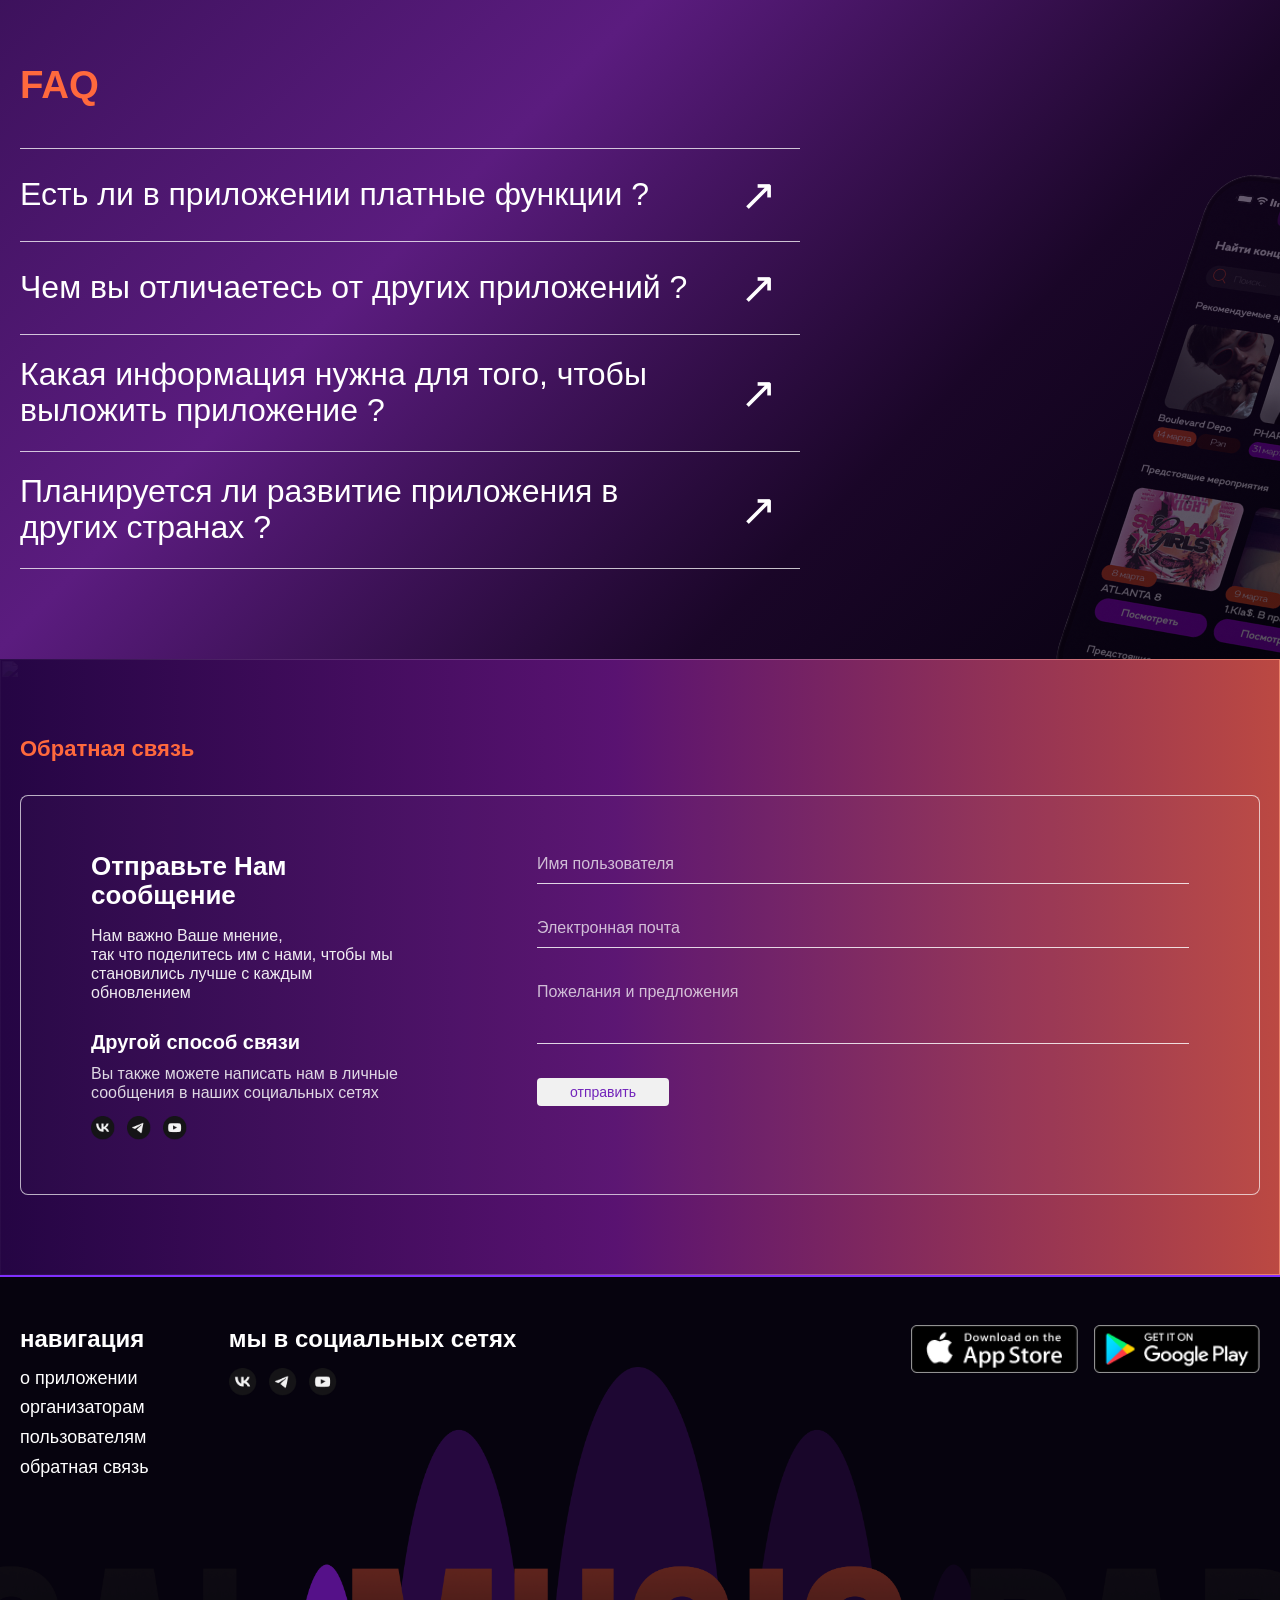
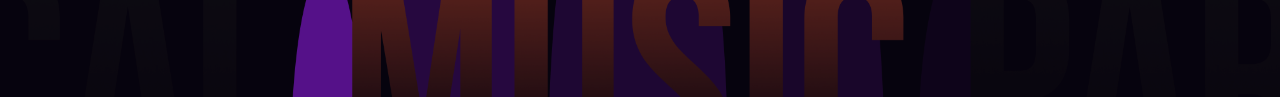
==== commit d4af7eac: "финальные правки вносятся" ====
--- a/index.html
+++ b/index.html
@@ -49,11 +49,11 @@
           <div class="intro-content">
             <div class="store-buttons">
               <a href="https://www.apple.com/app-store/" target="_blank">
-                <img src="img/AppleApp 2.png" alt="App Store">
+                <img src="img/AppleApp 2.png" alt="App Store" draggable="false">
               </a>
 
               <a href="https://play.google.com/" target="_blank">
-                <img src="img/google 1.png" alt="Google Play">
+                <img src="img/google 1.png" alt="Google Play" draggable="false">
               </a>
             </div>
 
@@ -64,7 +64,7 @@
               мероприятий по всей России
             </p>
             <a href="#about">
-                <img src="img/о приложении.png" alt="о приложении">
+                <img src="img/о приложении.png" draggable="false" alt="о приложении">
               </a>
           </div>
 
@@ -385,13 +385,13 @@
           </p>
 
           <div class="contact-socials">
-            <a href="#" class="contact-social-link">
+            <a href="https://vk.com" class="contact-social-link">
               <img src="img/vk.png" alt="VK">
             </a>
-            <a href="#" class="contact-social-link">
+            <a href="https://t.me" class="contact-social-link">
               <img src="img/telegram.png" alt="Telegram">
             </a>
-            <a href="#" class="contact-social-link">
+            <a href="https://youtube.com" class="contact-social-link">
               <img src="img/youtube.png" alt="YouTube">
             </a>
           </div>
--- a/style.css
+++ b/style.css
@@ -94,6 +94,7 @@
 .logo img {
   width: 62px;
   height: auto;
+  pointer-events: none;
 }
 
 .nav {
@@ -143,7 +144,6 @@
 
 .intro-gradient {
   position: absolute;
-  left: 55%;
   top: 68%;
   transform: translate(-50%, 0%);
   width: 1400px;
@@ -195,6 +195,7 @@
   letter-spacing: 0.5px;
   color: #ff693d;
   margin-bottom: 18px;
+  margin-top: 40px;
 }
 
 .intro-text {
@@ -225,6 +226,7 @@
   opacity: 0;
   transform: translateY(200px) scale(0.8) rotate(10deg);
   transition: all 1.2s cubic-bezier(.2, .65, .3, 1);
+  pointer-events: none;
 }
 
 .phone.show {
@@ -369,11 +371,13 @@
 
 .phone-two,
 .phone-three {
+  margin-top: 100px;
   position: absolute;
   max-width: none;
   height: auto;
   will-change: transform;
   transition: transform 0.08s linear;
+  pointer-events: none;
 }
 
 .phone-two {
@@ -651,6 +655,7 @@
   .phone-two,
   .phone-three {
     width: 860px;
+    margin-top: -100px;
   }
 
   .phone-two {
@@ -823,7 +828,6 @@
   }
 }
 
-
 @media (max-width: 480px) {
   .container {
     padding: 0 16px;
@@ -874,9 +878,39 @@
 
   .intro-image img {
     min-width: 150%;
-    margin-left: 350px;
+    margin-left: 150px;
     margin-top: 50px;
     margin-bottom: 100px;
+  }
+
+  .features-phones {
+    position: relative;
+    min-height: 520px;
+    max-width: 150%;
+    width: 100%;
+  }
+
+  .phone-two,
+  .phone-three {
+    position: absolute;
+    height: auto;
+    max-width: none;
+  }
+
+  .phone-two {
+    width: 560px;
+    left: -120px;
+    top: -180px;
+    transform: rotate(-9deg);
+    z-index: 2;
+  }
+
+  .phone-three {
+    width: 560px;
+    left: -120px;
+    top: 100px;
+    transform: rotate(9deg);
+    z-index: 3;
   }
 }
 
@@ -895,6 +929,7 @@
 
 .bonus-content {
   max-width: 1000px;
+
 }
 
 .bonus-icon {
@@ -957,6 +992,7 @@
   position: absolute;
   max-width: none;
   height: auto;
+  pointer-events: none;
 }
 
 .bonus-phone-back {
@@ -1014,22 +1050,24 @@
   .bonus-card {
     width: 100%;
     max-width: 100%;
-    margin-left: 0;
+    margin-left: -50px;
     padding: 20px 24px;
+    padding-left: 50px;
     border-radius: 16px;
     gap: 20px;
   }
 
   .bonus-phone-back {
     width: 580px;
-    right: 250px;
+    left: 250px;
     top: 10px;
   }
 
   .bonus-phone-front {
     width: 600px;
-    right: 120px;
+    right: 10px;
     top: -80px;
+    
   }
 }
 
@@ -1052,8 +1090,9 @@
   .bonus-card {
     width: 100%;
     max-width: 100%;
-    margin-left: 0;
+    margin-left: -50px;
     padding: 20px 22px;
+    padding-left: 50px;
     border-radius: 16px;
     gap: 16px;
     flex-wrap: wrap;
@@ -1082,12 +1121,14 @@
   }
 }
 
-@media (max-width: 480px) {
+
+@media (max-width: 500px) {
   .bonus-card {
     width: 100%;
     max-width: 100%;
-    margin-left: 0;
+    margin-left: -50px;
     padding: 18px 16px;
+    padding-left: 50px;
     border-radius: 14px;
     flex-direction: column;
     align-items: flex-start;
@@ -1103,14 +1144,14 @@
   }
 
   .bonus-phone-back {
-    width: 400px;
-    right: 70px;
+    width: 450px;
+    right: 200px;
     top: 70px;
   }
 
   .bonus-phone-front {
     width: 450px;
-    right: 20px;
+    left: -150px;
     top: 0;
   }
 }
@@ -1497,6 +1538,7 @@
   margin-top: 50px;
   margin-bottom: -100px;
   margin-right: 350px;
+  pointer-events: none;
 }
 
 @media (max-width: 1200px) {
@@ -1521,7 +1563,8 @@
 
   .faq-phone-wrap {
     position: static;
-    margin-top: 30px;
+    margin-top: -100px;
+    margin-bottom: -200px;
     display: flex;
     justify-content: center;
     opacity: 0.2;
@@ -1569,7 +1612,20 @@
   }
 }
 
-
+@media (max-width: 480px) {
+  .faq-phone {
+    min-width: 150%;   
+    width: 150px;      
+    margin-top: -80px;
+    margin-bottom: -150px;
+  }
+
+  .faq-phone-wrap {
+    overflow: visible;
+    display: flex;
+    justify-content: center;
+  }
+}
 
 .contact-section {
   position: relative;
@@ -1756,7 +1812,7 @@
   border: none;
   border-radius: 4px;
   background: #f1f1f1;
-  color: #d39cff;
+  color: #7224ba;
   font-family: "Gros Ventre Regular", Arial, sans-serif;
   font-size: 14px;
   line-height: 1;
@@ -1909,6 +1965,7 @@
   width: auto;
   display: block;
   transition: transform 0.25s ease, opacity 0.25s ease;
+  pointer-events: none;
 }
 
 .store-link:hover img {
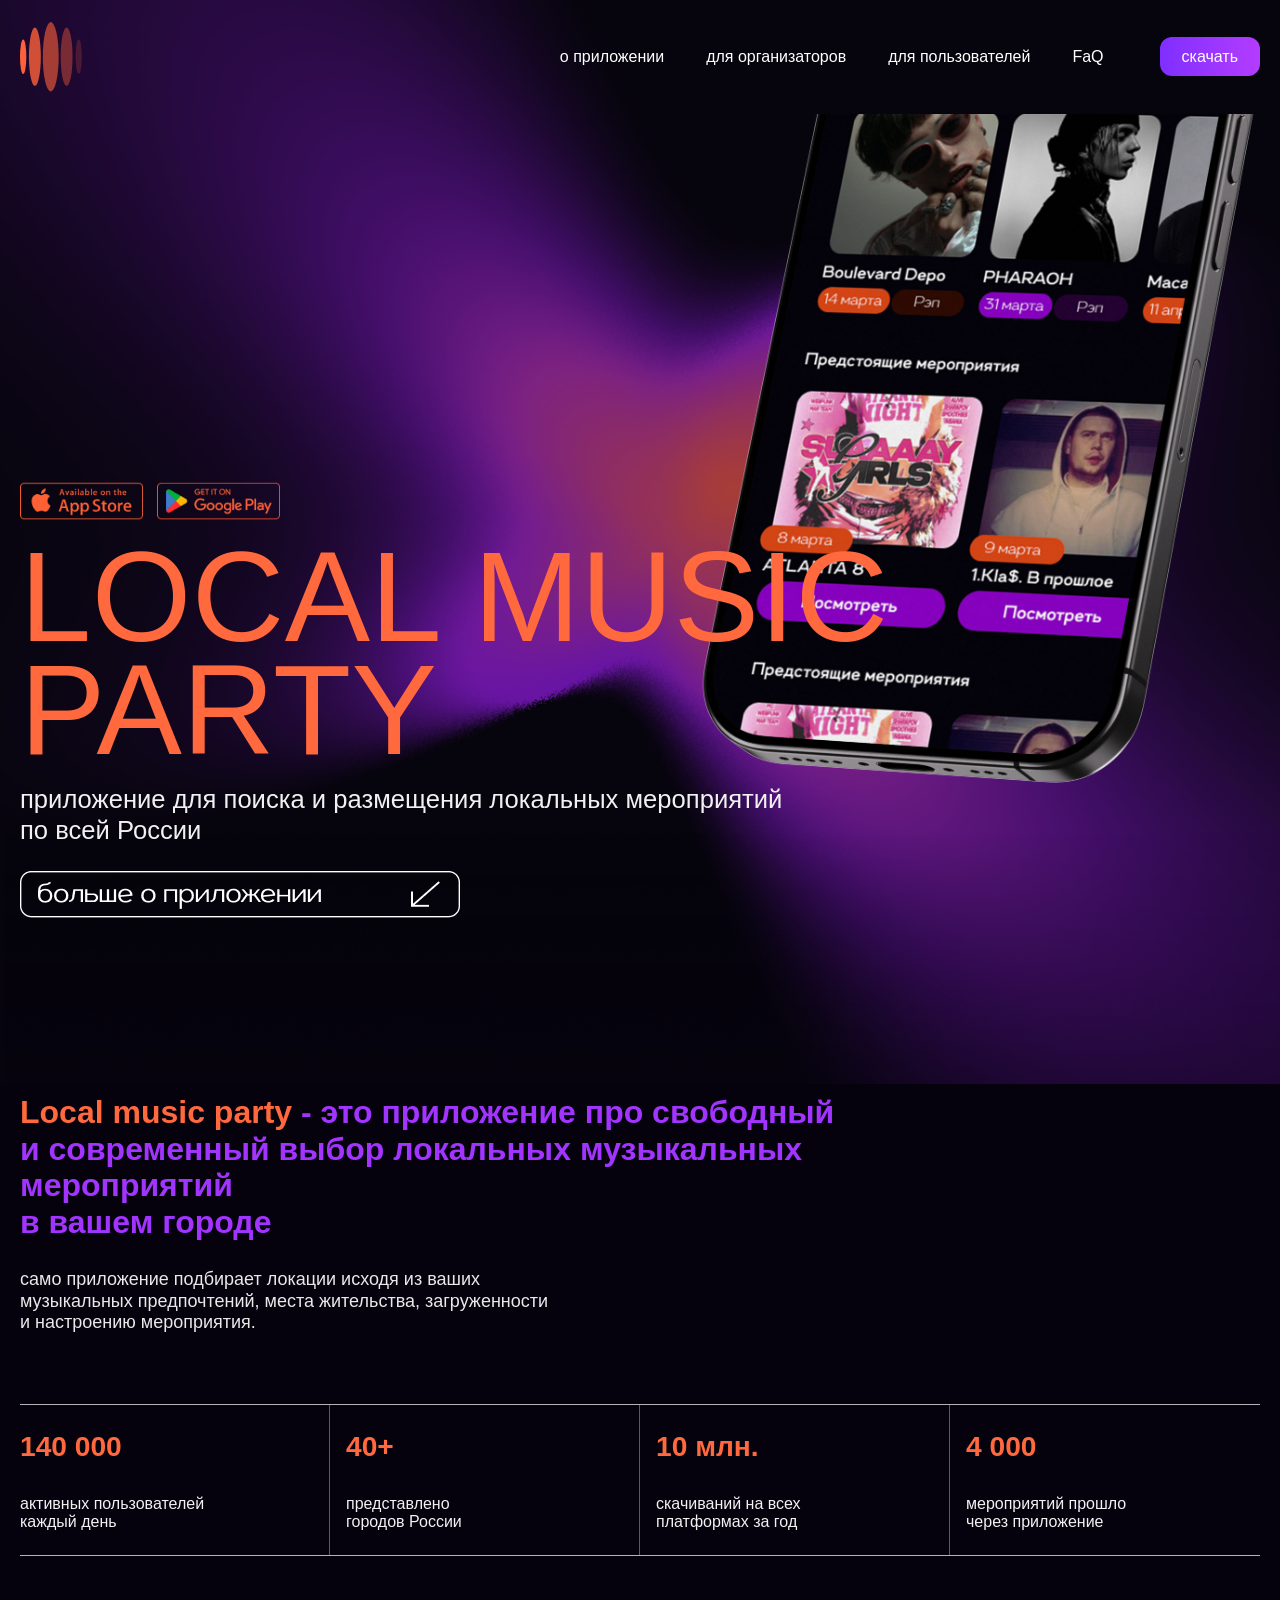
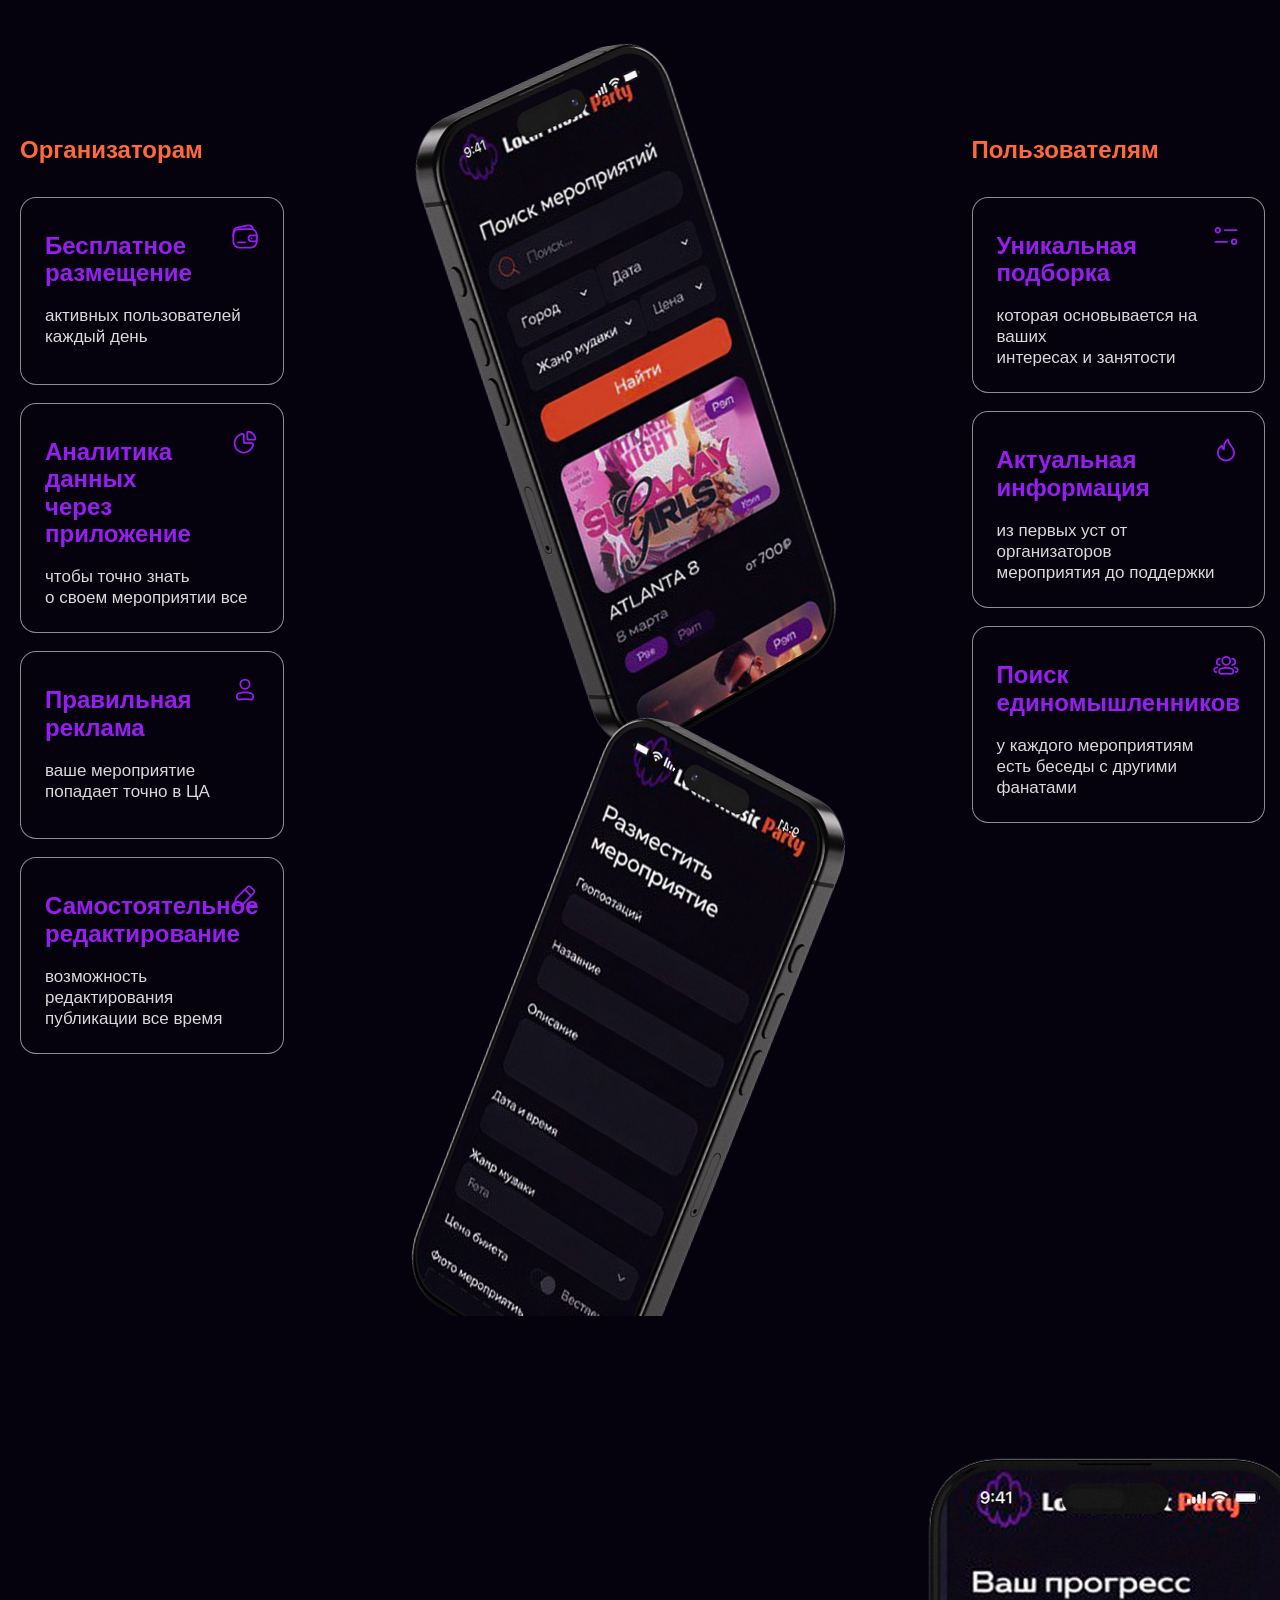
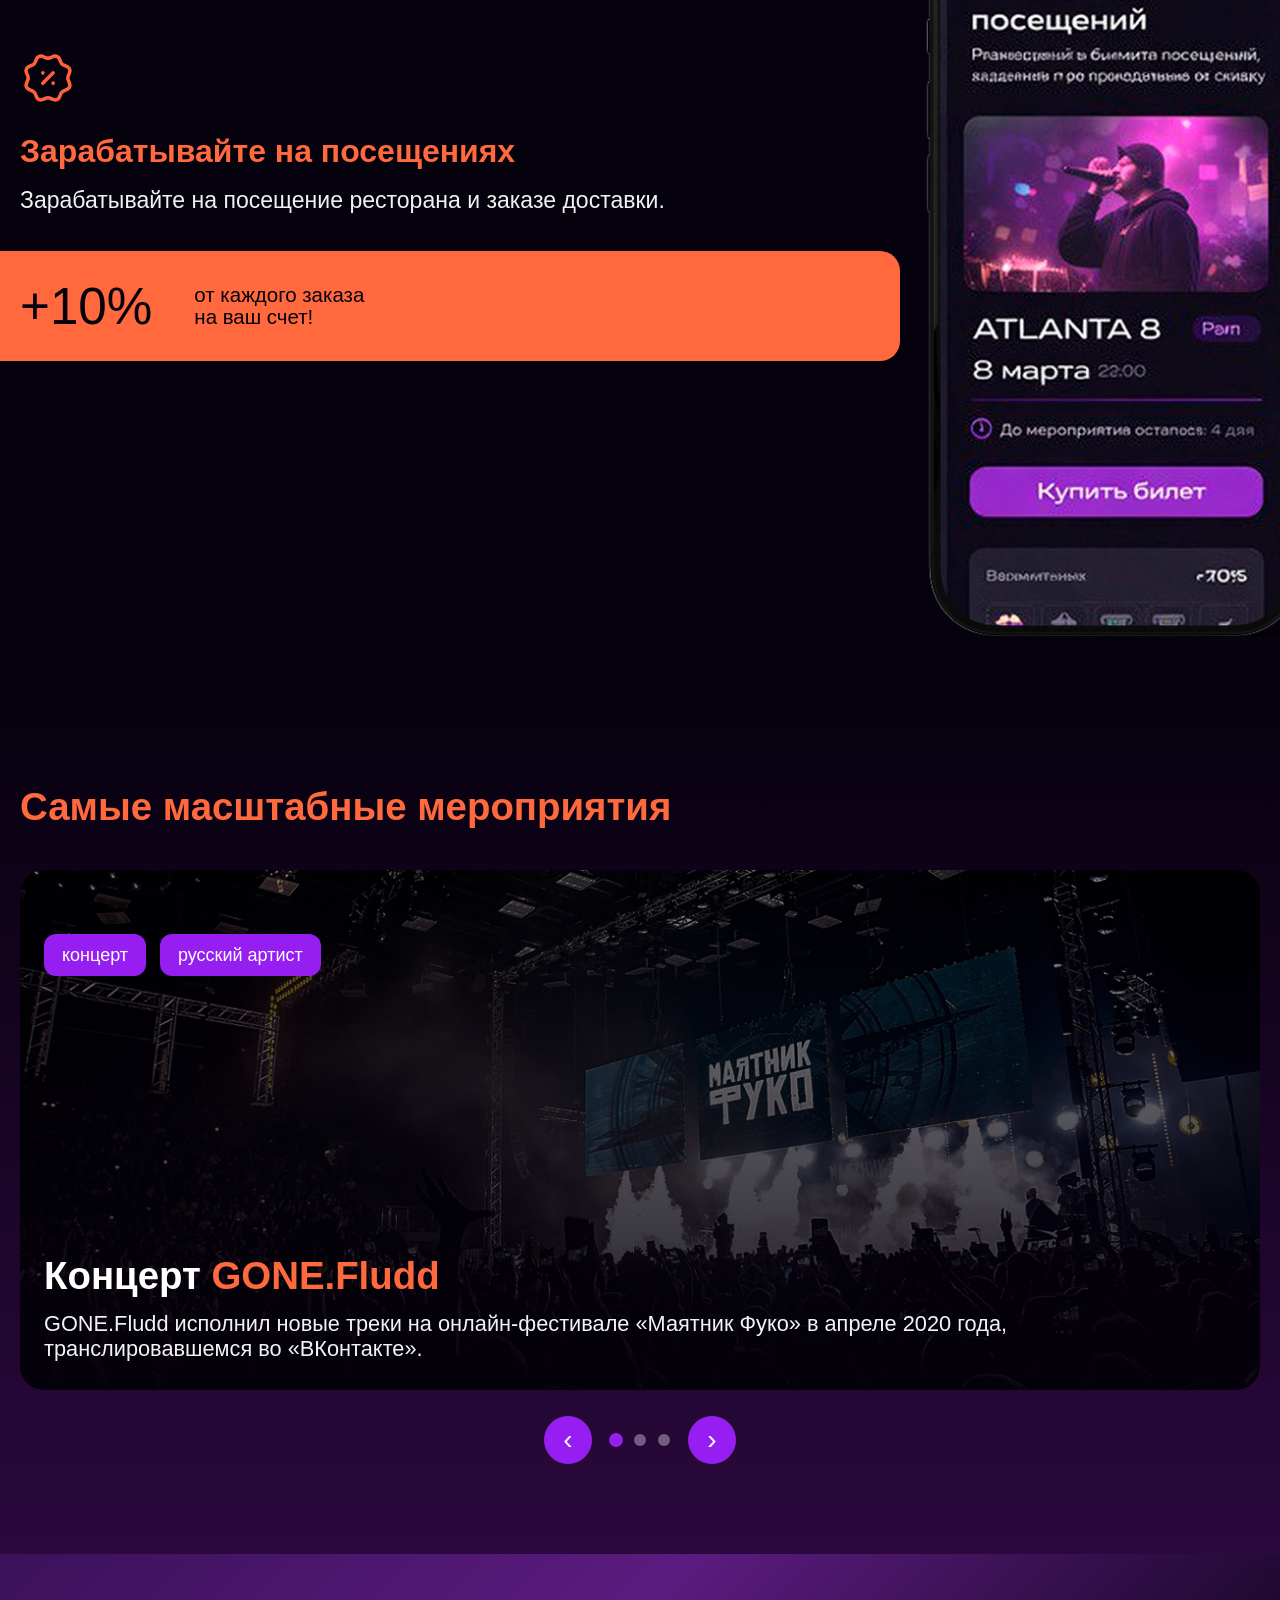
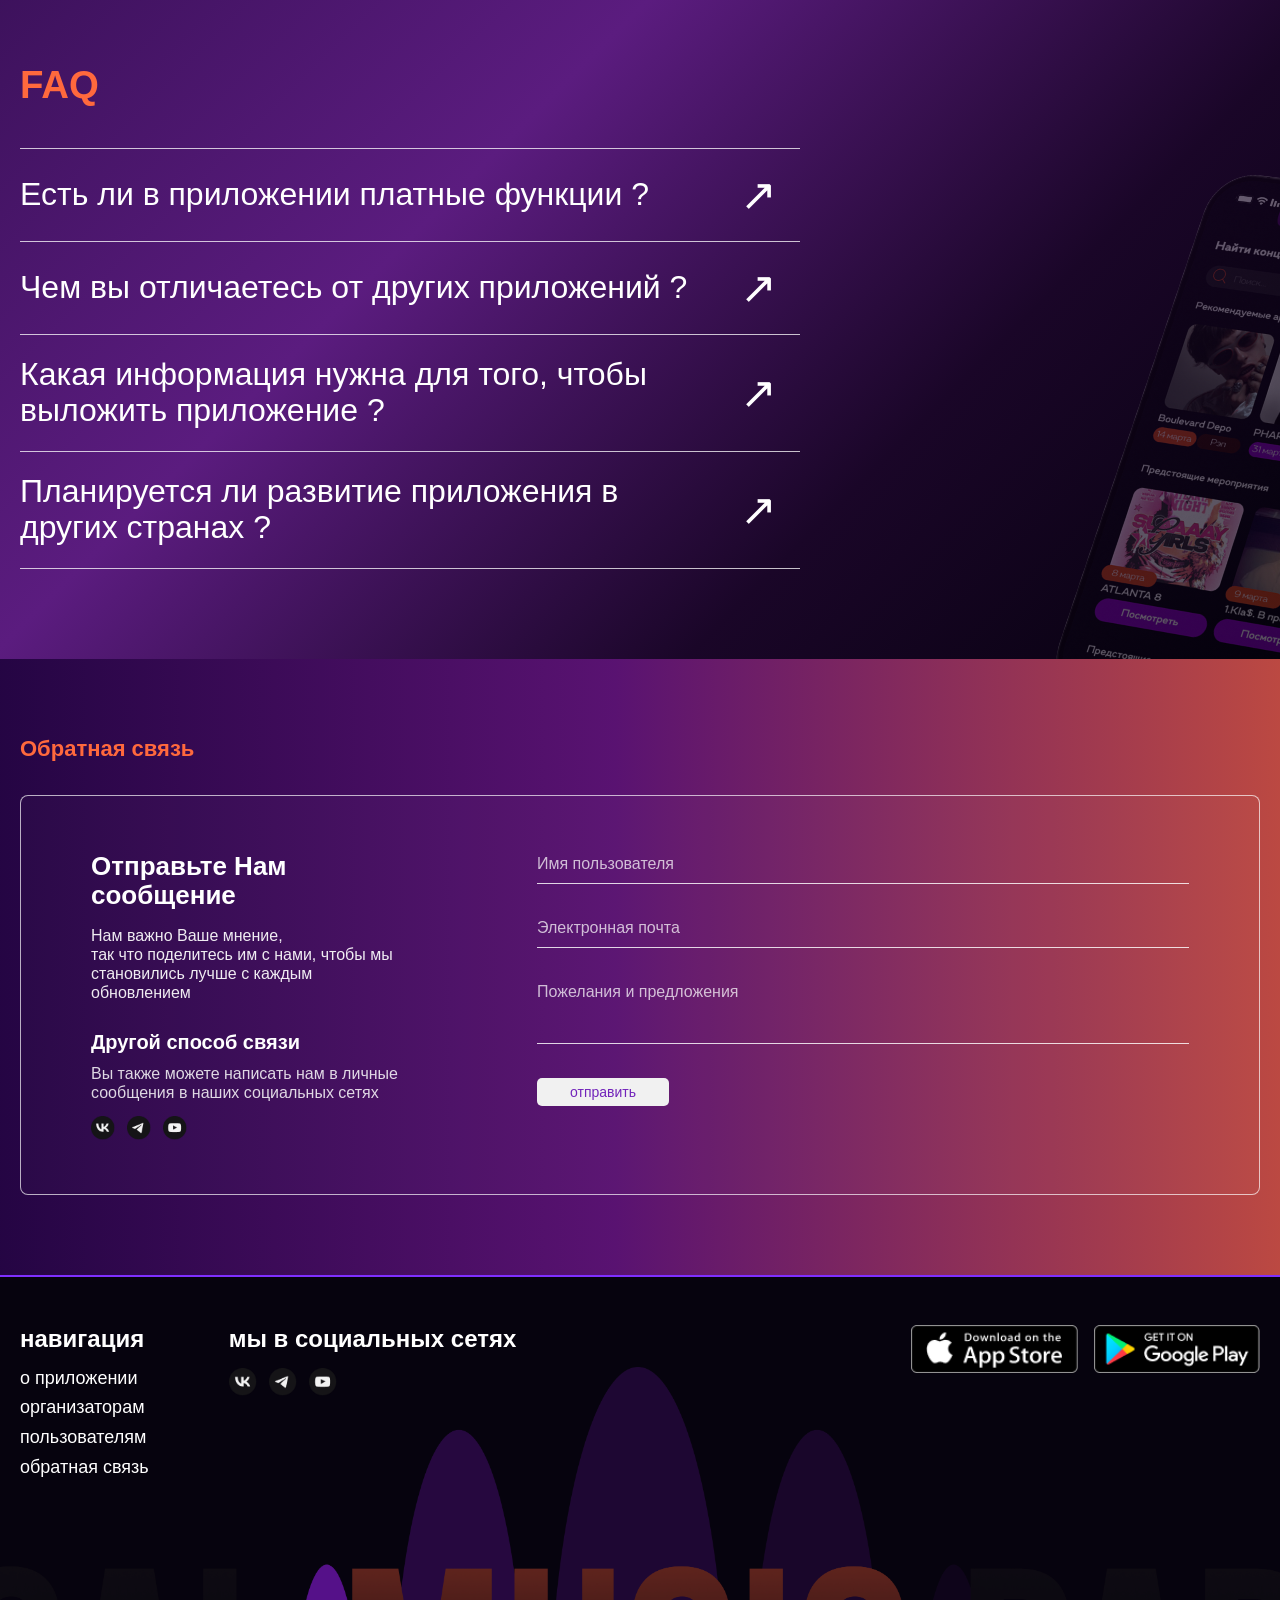
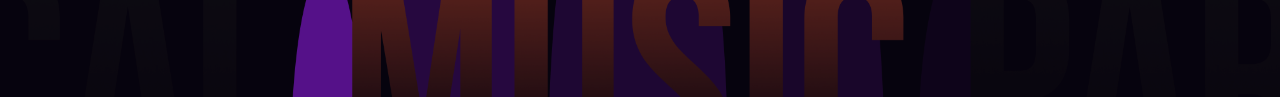
==== commit cc13eae8: "готовый сайт без бд" ====
--- a/index.html
+++ b/index.html
@@ -64,7 +64,7 @@
               мероприятий по всей России
             </p>
             <a href="#about">
-                <img src="img/о приложении.png" draggable="false" alt="о приложении">
+                <img src="img/о приложении.png" draggable="false" alt="о приложении" class="bigger-about-button">
               </a>
           </div>
 
@@ -358,10 +358,7 @@
 </section>
 
 <section class="contact-section" id="contact">
-  <div class="contact-bg">
-    <img src="img/contact-bg.png" alt="" class="contact-bg-image">
-    <div class="contact-overlay"></div>
-  </div>
+  <div class="contact-overlay"></div>
 
   <div class="container contact-container">
     <h2 class="contact-main-title">Обратная связь</h2>
--- a/style.css
+++ b/style.css
@@ -1,32 +1,3 @@
-@font-face {
-  font-family: "Bebas Neue";
-  src: url("fonts/BebasNeue-Regular.ttf") format("truetype");
-  font-weight: 400;
-  font-style: normal;
-}
-
-@font-face {
-  font-family: "Gros Ventre Light";
-  src: url("fonts/GrosVentre-Light.ttf") format("truetype");
-  font-weight: 300;
-  font-style: normal;
-}
-
-@font-face {
-  font-family: "Gros Ventre Bold";
-  src: url("fonts/GrosVentre-Bold.ttf") format("truetype");
-  font-weight: 700;
-  font-style: normal;
-}
-
-@font-face {
-  font-family: "Gros Ventre Regular";
-  src: url("fonts/GrosVentre-Regular.ttf") format("truetype");
-  font-weight: 400;
-  font-style: normal;
-}
-
-
 * {
   margin: 0;
   padding: 0;
@@ -41,6 +12,7 @@
   font-family: "Gros Ventre Light", Arial, sans-serif;
   background-color: #080510;
   color: #fff;
+  overflow-x: hidden;
 }
 
 img {
@@ -56,7 +28,6 @@
 ul {
   list-style: none;
 }
-
 
 .container {
   width: 100%;
@@ -64,6 +35,10 @@
   margin: 0 auto;
   padding: 0 20px;
 }
+
+/* 
+   шапка
+ */
 
 .first-screen {
   position: relative;
@@ -132,9 +107,17 @@
 
 .download-btn:hover {
   opacity: 0.92;
-  transform: translateY(-1px);
-}
-
+  transform: scale(1.05);
+  filter: brightness(1.1);
+  box-shadow: 0 0 25px rgba(109, 23, 158);
+  transition: transform 0.4s ease;
+
+  
+}
+
+/*
+   интро
+*/
 
 .intro {
   position: relative;
@@ -144,6 +127,7 @@
 
 .intro-gradient {
   position: absolute;
+  left: 55%;
   top: 68%;
   transform: translate(-50%, 0%);
   width: 1400px;
@@ -172,7 +156,7 @@
   display: flex;
   align-items: center;
   gap: 14px;
-  margin-bottom: 24px;
+  margin-bottom: -24px;
 }
 
 .store-buttons img {
@@ -188,23 +172,23 @@
 
 .intro-title {
   max-width: 920px;
+  margin-top: 40px;
+  margin-bottom: 18px;
   font-family: "Bebas Neue", sans-serif;
   font-size: clamp(96px, 11vw, 190px);
   line-height: 0.88;
   font-weight: 400;
   letter-spacing: 0.5px;
   color: #ff693d;
-  margin-bottom: 18px;
-  margin-top: 40px;
 }
 
 .intro-text {
   max-width: 790px;
+  margin-bottom: 26px;
   font-family: "Gros Ventre Light", Arial, sans-serif;
   font-size: clamp(22px, 2vw, 34px);
   line-height: 1.18;
   color: #f1f1f1;
-  margin-bottom: 26px;
 }
 
 .intro-image {
@@ -221,7 +205,6 @@
   height: auto;
 }
 
-
 .phone {
   opacity: 0;
   transform: translateY(200px) scale(0.8) rotate(10deg);
@@ -234,6 +217,17 @@
   transform: translateY(0) scale(1) rotate(0deg);
 }
 
+.bigger-about-button:hover {
+  transform: scale(1.06);
+  filter: brightness(1.1);
+  box-shadow: 0 0 25px rgba(109, 23, 158);
+  transition: transform 0.4s ease;
+}
+
+
+/*
+   о приложении
+ */
 
 .about-app {
   padding: 10px 0 70px;
@@ -246,11 +240,11 @@
 }
 
 .about-app-title {
+  margin-bottom: 28px;
   font-family: "Gros Ventre Regular", Arial, sans-serif;
   font-size: clamp(24px, 3vw, 32px);
   line-height: 1.15;
   color: #a234ff;
-  margin-bottom: 28px;
 }
 
 .about-app-title span {
@@ -273,13 +267,13 @@
 }
 
 .about-app-stat {
+  min-height: 150px;
   padding: 28px 16px 18px 0;
-  min-height: 150px;
 }
 
 .about-app-stat:not(:last-child) {
+  padding-right: 24px;
   border-right: 1px solid rgba(255, 255, 255, 0.35);
-  padding-right: 24px;
 }
 
 .about-app-stat:not(:first-child) {
@@ -287,11 +281,11 @@
 }
 
 .about-app-stat h3 {
+  margin-bottom: 34px;
   font-family: "Gros Ventre Bold", Arial, sans-serif;
   font-size: clamp(28px, 2.2vw, 48px);
   line-height: 1;
   color: #ff693d;
-  margin-bottom: 34px;
 }
 
 .about-app-stat p {
@@ -300,6 +294,10 @@
   line-height: 1.15;
   color: #f2f2f2;
 }
+
+/* 
+   фичи
+ */
 
 .features-block {
   padding: 110px 0 80px;
@@ -371,8 +369,8 @@
 
 .phone-two,
 .phone-three {
+  position: absolute;
   margin-top: 100px;
-  position: absolute;
   max-width: none;
   height: auto;
   will-change: transform;
@@ -396,523 +394,9 @@
   z-index: 3;
 }
 
-
-@media (max-width: 1400px) {
-  .intro-container {
-    min-height: 860px;
-  }
-
-  .intro-content {
-    max-width: 900px;
-    padding-bottom: 80px;
-  }
-
-  .intro-title {
-    font-size: clamp(92px, 10vw, 172px);
-  }
-
-  .intro-image {
-    right: -70px;
-    bottom: -250px;
-  }
-
-  .intro-image img {
-    width: 1450px;
-  }
-}
-
-@media (max-width: 1200px) {
-  .menu {
-    gap: 26px;
-  }
-
-  .menu-link,
-  .download-btn {
-    font-size: 15px;
-  }
-
-  .download-btn {
-    margin-left: 24px;
-  }
-
-  .intro {
-    padding: 20px 0 70px;
-  }
-
-  .intro-gradient {
-    width: 1200px;
-  }
-
-  .intro-container {
-    min-height: 760px;
-  }
-
-  .intro-content {
-    max-width: 760px;
-    padding-bottom: 70px;
-  }
-
-  .intro-title {
-    font-size: clamp(76px, 8.8vw, 138px);
-    max-width: 720px;
-  }
-
-  .intro-text {
-    max-width: 600px;
-    font-size: clamp(20px, 1.8vw, 28px);
-  }
-
-  .intro-image {
-    right: -10px;
-    bottom: -380px;
-  }
-
-  .intro-image img {
-    width: 1180px;
-  }
-
-  .features-container {
-    grid-template-columns: 1fr 480px 1fr;
-    gap: 24px;
-  }
-
-  .features-phones {
-    min-height: 900px;
-  }
-
-  .phone-two,
-  .phone-three {
-    width: 1090px;
-  }
-
-  .phone-two {
-    margin-top: 80px;
-    margin-left: 50px;
-    transform: rotate(-9deg);
-  }
-
-  .phone-three {
-    margin-top: -50px;
-    right: 50px;
-    margin-left: 50px;
-    transform: rotate(9deg);
-  }
-
-  .feature-card h3 {
-    font-size: 21px;
-  }
-
-  .feature-card p {
-    font-size: 16px;
-  }
-}
-
-@media (max-width: 1024px) {
-  .header {
-    padding: 18px 0;
-  }
-
-  .logo img {
-    width: 56px;
-  }
-
-  .menu {
-    gap: 22px;
-  }
-
-  .download-btn {
-    padding: 9px 18px;
-    border-radius: 10px;
-  }
-
-  .intro {
-    padding: 20px 0 56px;
-  }
-
-  .intro-gradient {
-    width: 1000px;
-    left: 54%;
-    top: 54%;
-  }
-
-  .intro-container {
-    min-height: 680px;
-  }
-
-  .intro-content {
-    max-width: 620px;
-    padding-bottom: 40px;
-  }
-
-  .intro-title {
-    max-width: 620px;
-    font-size: clamp(70px, 8vw, 118px);
-    margin-bottom: 14px;
-  }
-
-  .intro-text {
-    max-width: 500px;
-    font-size: clamp(18px, 1.8vw, 24px);
-    margin-bottom: 22px;
-  }
-
-  .intro-image {
-    right: -10px;
-    top: -10px;
-  }
-
-  .intro-image img {
-    width: 980px;
-  }
-
-  .about-app {
-    padding: 90px 0 60px;
-  }
-
-  .about-app-content {
-    margin-bottom: 50px;
-  }
-
-  .about-app-stats {
-    grid-template-columns: repeat(2, 1fr);
-  }
-
-  .about-app-stat:nth-child(2) {
-    border-right: none;
-  }
-
-  .about-app-stat:nth-child(1),
-  .about-app-stat:nth-child(2) {
-    border-bottom: 1px solid rgba(255, 255, 255, 0.35);
-  }
-
-  .features-container {
-    grid-template-columns: 1fr;
-  }
-
-  .features-phones {
-    order: 2;
-    min-height: 820px;
-    max-width: 520px;
-    margin: 0 auto;
-  }
-
-  .features-left {
-    order: 1;
-  }
-
-  .features-right {
-    order: 3;
-  }
-
-  .features-title {
-    margin-bottom: 8px;
-  }
-
-  .phone-two,
-  .phone-three {
-    width: 860px;
-  }
-
-  .phone-two {
-    top: 0;
-    left: -500px;
-    transform: rotate(-9deg);
-  }
-
-  .phone-three {
-    top: 120px;
-    left: -400px;
-    transform: rotate(9deg);
-  }
-
-}
-
-@media (max-width: 992px) {
-  .features-container {
-    grid-template-columns: 1fr;
-  }
-
-  .features-phones {
-    order: 2;
-    min-height: 820px;
-    max-width: 520px;
-    margin: 0 auto;
-  }
-
-  .features-left {
-    order: 1;
-  }
-
-  .features-right {
-    order: 3;
-  }
-
-  .features-title {
-    margin-bottom: 8px;
-  }
-
-  .phone-two,
-  .phone-three {
-    width: 860px;
-    margin-top: -100px;
-  }
-
-  .phone-two {
-    top: 0;
-    left: -500px;
-    transform: rotate(-9deg);
-  }
-
-  .phone-three {
-    top: 120px;
-    left: -400px;
-    transform: rotate(9deg);
-  }
-}
-
-@media (max-width: 768px) {
-  .header-container {
-    flex-wrap: wrap;
-    gap: 12px;
-  }
-
-  .nav {
-    order: 3;
-    width: 100%;
-    margin-left: -20px;
-  }
-
-  .menu {
-    flex-wrap: wrap;
-    justify-content: center;
-    gap: 14px 24px;
-  }
-
-  .download-btn {
-    margin-left: auto;
-    margin-bottom: -50px;
-  }
-
-  .logo img {
-    width: 56px;
-    margin-bottom: -50px;
-  }
-
-  .intro {
-    padding: 28px 0 42px;
-  }
-
-  .intro-gradient {
-    width: 800px;
-    left: 50%;
-    top: 80%;
-  }
-
-  .intro-container {
-    min-height: auto;
-    display: flex;
-    flex-direction: column;
-    align-items: flex-start;
-    gap: 34px;
-  }
-
-  .intro-content {
-    max-width: 100%;
-    padding-bottom: 0;
-  }
-
-  .store-buttons {
-    flex-wrap: wrap;
-  }
-
-  .intro-title {
-    max-width: 100%;
-    font-size: 76px;
-    line-height: 0.9;
-    margin-bottom: 18px;
-  }
-
-  .intro-text {
-    max-width: 100%;
-    font-size: 18px;
-    line-height: 1.22;
-    margin-bottom: 22px;
-  }
-
-  .intro-image {
-    position: relative;
-    width: 100%;
-    display: flex;
-    justify-content: center;
-    pointer-events: none;
-    margin-top: -100px;
-    margin-bottom: -350px;
-  }
-
-  .intro-image img {
-    width: 1820px;
-    max-width: 150%;
-    height: auto;
-    margin-right: 560px;
-  }
-
-  .about-app {
-    padding: 70px 0 50px;
-  }
-
-  .about-app-content {
-    margin-bottom: 36px;
-  }
-
-  .about-app-stats {
-    grid-template-columns: 1fr;
-  }
-
-  .about-app-stat {
-    padding: 22px 0;
-    min-height: auto;
-  }
-
-  .about-app-stat:not(:last-child) {
-    border-right: none;
-    border-bottom: 1px solid rgba(255, 255, 255, 0.35);
-    padding-right: 0;
-  }
-
-  .about-app-stat:not(:first-child) {
-    padding-left: 0;
-  }
-
-  .about-app-stat h3 {
-    margin-bottom: 18px;
-  }
-
-  .features-block {
-    padding: 70px 0 50px;
-  }
-
-  .features-phones {
-    min-height: 620px;
-    max-width: 320px;
-  }
-
-  .phone-two,
-  .phone-three {
-    width: 650px;
-  }
-
-  .phone-two {
-    top: -100px;
-    left: -250px;
-    transform: rotate(-9deg);
-  }
-
-  .phone-three {
-    top: 150px;
-    left: -350px;
-    transform: rotate(9deg);
-  }
-
-  .feature-card {
-    min-height: auto;
-    padding: 28px 20px 22px;
-  }
-
-  .feature-card h3 {
-    font-size: 20px;
-  }
-
-  .feature-card p {
-    font-size: 15px;
-  }
-}
-
-@media (max-width: 480px) {
-  .container {
-    padding: 0 16px;
-  }
-
-  .header {
-    padding: 16px 0;
-  }
-
-  .logo img {
-    width: 50px;
-  }
-
-  .menu {
-    flex-direction: column;
-    align-items: flex-start;
-    gap: 12px;
-    margin-left: 20px;
-    margin-top: 50px;
-  }
-
-  .download-btn {
-    width: 100%;
-    margin-left: 0;
-    text-align: center;
-    margin-top: 50px;
-  }
-
-  .intro {
-    padding: 22px 0 36px;
-  }
-
-  .intro-gradient {
-    width: 620px;
-  }
-
-  .store-buttons img {
-    height: 42px;
-  }
-
-  .intro-title {
-    font-size: 54px;
-  }
-
-  .intro-text {
-    font-size: 16px;
-  }
-
-  .intro-image img {
-    min-width: 150%;
-    margin-left: 150px;
-    margin-top: 50px;
-    margin-bottom: 100px;
-  }
-
-  .features-phones {
-    position: relative;
-    min-height: 520px;
-    max-width: 150%;
-    width: 100%;
-  }
-
-  .phone-two,
-  .phone-three {
-    position: absolute;
-    height: auto;
-    max-width: none;
-  }
-
-  .phone-two {
-    width: 560px;
-    left: -120px;
-    top: -180px;
-    transform: rotate(-9deg);
-    z-index: 2;
-  }
-
-  .phone-three {
-    width: 560px;
-    left: -120px;
-    top: 100px;
-    transform: rotate(9deg);
-    z-index: 3;
-  }
-}
+/* 
+   бонуска
+*/
 
 .bonus-block {
   padding: 110px 0 90px;
@@ -929,7 +413,6 @@
 
 .bonus-content {
   max-width: 1000px;
-
 }
 
 .bonus-icon {
@@ -962,9 +445,9 @@
   max-width: none;
   min-height: 110px;
   padding: 24px 38px 24px 320px;
+  margin-left: -320px;
   border-radius: 0 20px 20px 0;
   background: #ff693d;
-  margin-left: -320px;
 }
 
 .bonus-percent {
@@ -1010,151 +493,9 @@
   z-index: 2;
 }
 
-@media (max-width: 1200px) {
-  .bonus-container {
-    grid-template-columns: 1fr 500px;
-    gap: 24px;
-  }
-
-  .bonus-phones {
-    min-height: 660px;
-  }
-
-  .bonus-phone-back {
-    width: 540px;
-    margin-right: 600px;
-  }
-
-  .bonus-phone-front {
-    width: 590px;
-    margin-right: 200px;
-  }
-}
-
-@media (max-width: 992px) {
-  .bonus-container {
-    grid-template-columns: 1fr;
-  }
-
-  .bonus-content {
-    max-width: 500%;
-  }
-
-  .bonus-phones {
-    min-height: 420px;
-    max-width: 200%;
-    margin-top: 10px;
-    margin-right: 150px;
-  }
-
-  .bonus-card {
-    width: 100%;
-    max-width: 100%;
-    margin-left: -50px;
-    padding: 20px 24px;
-    padding-left: 50px;
-    border-radius: 16px;
-    gap: 20px;
-  }
-
-  .bonus-phone-back {
-    width: 580px;
-    left: 250px;
-    top: 10px;
-  }
-
-  .bonus-phone-front {
-    width: 600px;
-    right: 10px;
-    top: -80px;
-    
-  }
-}
-
-
-@media (max-width: 768px) {
-  .bonus-block {
-    padding: 70px 0 50px;
-  }
-
-  .bonus-icon {
-    width: 48px;
-    height: 48px;
-    margin-bottom: 20px;
-  }
-
-  .bonus-text {
-    margin-bottom: 28px;
-  }
-
-  .bonus-card {
-    width: 100%;
-    max-width: 100%;
-    margin-left: -50px;
-    padding: 20px 22px;
-    padding-left: 50px;
-    border-radius: 16px;
-    gap: 16px;
-    flex-wrap: wrap;
-  }
-
-  .bonus-phones {
-    position: relative;
-    min-height: 760px;
-    width: 100%;
-    max-width: 120%;
-    margin-top: 10px;
-    margin-bottom: -250px;
-  }
-
-  .bonus-phone-back {
-    width: 480px;
-    right: 300px;
-    top: 70px;
-    margin-right: -250px;
-  }
-
-  .bonus-phone-front {
-    width: 500px;
-    right: 120px;
-    top: 0;
-  }
-}
-
-
-@media (max-width: 500px) {
-  .bonus-card {
-    width: 100%;
-    max-width: 100%;
-    margin-left: -50px;
-    padding: 18px 16px;
-    padding-left: 50px;
-    border-radius: 14px;
-    flex-direction: column;
-    align-items: flex-start;
-    gap: 10px;
-  }
-
-  .bonus-phones {
-    position: relative;
-    min-height: 620px;
-    width: 100%;
-    max-width: 100%;
-    margin-top: 10px;
-  }
-
-  .bonus-phone-back {
-    width: 450px;
-    right: 200px;
-    top: 70px;
-  }
-
-  .bonus-phone-front {
-    width: 450px;
-    left: -150px;
-    top: 0;
-  }
-}
+/* 
+   слайдер
+ */
 
 .events-slider-block {
   padding: 110px 0 90px;
@@ -1315,118 +656,9 @@
   transform: scale(1.15);
 }
 
-@media (max-width: 1024px) {
-  .events-slider-block {
-    padding: 90px 0 70px;
-  }
-
-  .events-slides {
-    min-height: 460px;
-  }
-
-  .events-slide,
-  .events-slide img {
-    min-height: 460px;
-    height: 460px;
-  }
-
-  .events-tags {
-    margin-bottom: 230px;
-  }
-
-  .events-tag {
-    min-height: 38px;
-    padding: 0 16px;
-    font-size: 16px;
-  }
-}
-
-@media (max-width: 768px) {
-  .events-slider-block {
-    padding: 70px 0 50px;
-  }
-
-  .events-slider-title {
-    margin-bottom: 28px;
-  }
-
-  .events-slides {
-    min-height: 380px;
-  }
-
-  .events-slide,
-  .events-slide img {
-    min-height: 380px;
-    height: 380px;
-    border-radius: 18px;
-  }
-
-  .events-slide-overlay {
-    border-radius: 18px;
-  }
-
-  .events-slide-content {
-    left: 16px;
-    right: 16px;
-    bottom: 18px;
-  }
-
-  .events-tags {
-    gap: 10px;
-    margin-bottom: 180px;
-  }
-
-  .events-tag {
-    min-height: 34px;
-    padding: 0 14px;
-    border-radius: 10px;
-    font-size: 14px;
-  }
-
-  .events-slide-heading {
-    margin-bottom: 10px;
-  }
-
-  .events-slide-text {
-    font-size: 16px;
-    line-height: 1.2;
-  }
-
-  .events-arrow {
-    width: 42px;
-    height: 42px;
-    font-size: 24px;
-  }
-}
-
-@media (max-width: 480px) {
-  .events-slides {
-    min-height: 320px;
-  }
-
-  .events-slide,
-  .events-slide img {
-    min-height: 320px;
-    height: 320px;
-  }
-
-  .events-tags {
-    margin-bottom: 135px;
-  }
-
-  .events-slide-heading {
-    font-size: 28px;
-  }
-
-  .events-slide-text {
-    font-size: 14px;
-  }
-
-  .events-slider-controls {
-    gap: 12px;
-    margin-top: 18px;
-  }
-}
+/* 
+   фак
+ */
 
 .faq-block {
   position: relative;
@@ -1534,119 +766,22 @@
   width: 520px;
   min-width: 100%;
   height: auto;
+  margin-top: 50px;
+  margin-right: 350px;
+  margin-bottom: -100px;
   transform: rotate(7deg);
-  margin-top: 50px;
-  margin-bottom: -100px;
-  margin-right: 350px;
   pointer-events: none;
 }
 
-@media (max-width: 1200px) {
-  .faq-container {
-    grid-template-columns: 1fr 320px;
-  }
-
-  .faq-phone-wrap {
-    right: 20px;
-    margin-top: -100px;
-  }
-
-  .faq-phone {
-    width: 420px;
-  }
-}
-
-@media (max-width: 992px) {
-  .faq-container {
-    grid-template-columns: 1fr;
-  }
-
-  .faq-phone-wrap {
-    position: static;
-    margin-top: -100px;
-    margin-bottom: -200px;
-    display: flex;
-    justify-content: center;
-    opacity: 0.2;
-  }
-
-  .faq-phone {
-    width: 420px;
-    transform: rotate(0deg);
-    max-width: 100%;
-  }
-}
-
-
-@media (max-width: 768px) {
-  .faq-block {
-    padding: 70px 0 50px;
-  }
-
-  .faq-title {
-    margin-bottom: 28px;
-  }
-
-  .faq-question {
-    min-height: 72px;
-    padding: 18px 0;
-    font-size: 22px;
-  }
-
-  .faq-icon {
-    width: 36px;
-    font-size: 32px;
-  }
-
-  .faq-answer {
-    padding-right: 0;
-  }
-
-  .faq-answer p {
-    padding-bottom: 18px;
-    font-size: 15px;
-  }
-
-  .faq-phone {
-    width: 300px;
-  }
-}
-
-@media (max-width: 480px) {
-  .faq-phone {
-    min-width: 150%;   
-    width: 150px;      
-    margin-top: -80px;
-    margin-bottom: -150px;
-  }
-
-  .faq-phone-wrap {
-    overflow: visible;
-    display: flex;
-    justify-content: center;
-  }
-}
+/* 
+   контакты
+ */
 
 .contact-section {
   position: relative;
   overflow: hidden;
   padding: 78px 0 80px;
   background: #1d0436;
-}
-
-.contact-bg {
-  position: absolute;
-  inset: 0;
-  z-index: 0;
-  pointer-events: none;
-}
-
-.contact-bg-image {
-  position: absolute;
-  inset: 0;
-  width: 100%;
-  height: 100%;
-  object-fit: cover;
 }
 
 .contact-overlay {
@@ -1774,19 +909,19 @@
   display: block;
   width: 100%;
   margin: 0;
+  padding: 0 0 10px;
   border: none;
   border-radius: 0;
   border-bottom: 1px solid rgba(255, 255, 255, 0.82);
   background: transparent;
   box-shadow: none;
   outline: none;
-  padding: 0 0 10px;
+  appearance: none;
+  -webkit-appearance: none;
   font-family: "Gros Ventre Light", Arial, sans-serif;
   font-size: 16px;
   line-height: 1.2;
   color: #ffffff;
-  appearance: none;
-  -webkit-appearance: none;
 }
 
 .contact-field input::placeholder,
@@ -1810,20 +945,22 @@
   width: 132px;
   height: 28px;
   border: none;
-  border-radius: 4px;
+  border-radius: 5px;
   background: #f1f1f1;
   color: #7224ba;
   font-family: "Gros Ventre Regular", Arial, sans-serif;
   font-size: 14px;
   line-height: 1;
-  text-transform: lowercase;
   cursor: pointer;
   transition: transform 0.25s ease, opacity 0.25s ease;
 }
 
 .contact-btn:hover {
-  transform: translateY(-1px);
   opacity: 0.96;
+  transform: scale(1.06);
+  filter: brightness(1.1);
+  box-shadow: 0 0 25px rgba(109, 23, 158);
+  transition: transform 0.4s ease;
 }
 
 .contact-btn:disabled {
@@ -1847,7 +984,9 @@
   color: #ffd9d9;
 }
 
-/* FOOTER */
+/*
+   футер
+ */
 
 .footer {
   position: relative;
@@ -1961,9 +1100,9 @@
 }
 
 .store-link img {
+  display: block;
+  width: auto;
   height: 48px;
-  width: auto;
-  display: block;
   transition: transform 0.25s ease, opacity 0.25s ease;
   pointer-events: none;
 }
@@ -1973,9 +1112,313 @@
   opacity: 0.95;
 }
 
-/* TABLET */
-
-@media (max-width: 992px) {
+/*
+   адапативка
+ */
+
+@media (max-width: 1400px) {
+  .intro-container {
+    min-height: 860px;
+  }
+
+  .intro-content {
+    max-width: 900px;
+    padding-bottom: 80px;
+  }
+
+  .intro-title {
+    font-size: clamp(92px, 10vw, 172px);
+  }
+
+  .intro-image {
+    right: -70px;
+    bottom: -250px;
+  }
+
+  .intro-image img {
+    width: 1450px;
+  }
+}
+
+@media (max-width: 1200px) {
+  .menu {
+    gap: 26px;
+  }
+
+  .menu-link,
+  .download-btn {
+    font-size: 15px;
+  }
+
+  .download-btn {
+    margin-left: 24px;
+  }
+
+  .intro {
+    padding: 20px 0 70px;
+  }
+
+  .intro-gradient {
+    width: 1200px;
+  }
+
+  .intro-container {
+    min-height: 760px;
+  }
+
+  .intro-content {
+    max-width: 760px;
+    padding-bottom: 70px;
+  }
+
+  .intro-title {
+    max-width: 720px;
+    font-size: clamp(76px, 8.8vw, 138px);
+  }
+
+  .intro-text {
+    max-width: 600px;
+    font-size: clamp(20px, 1.8vw, 28px);
+  }
+
+  .intro-image {
+    right: -10px;
+    bottom: -380px;
+  }
+
+  .intro-image img {
+    width: 1180px;
+  }
+
+  .features-container {
+    grid-template-columns: 1fr 480px 1fr;
+    gap: 24px;
+  }
+
+  .features-phones {
+    min-height: 900px;
+  }
+
+  .phone-two,
+  .phone-three {
+    width: 1090px;
+  }
+
+  .phone-two {
+    margin-top: 80px;
+    margin-left: 50px;
+  }
+
+  .phone-three {
+    margin-top: -50px;
+    margin-left: 50px;
+    right: 50px;
+  }
+
+  .feature-card h3 {
+    font-size: 21px;
+  }
+
+  .feature-card p {
+    font-size: 16px;
+  }
+
+  .bonus-container {
+    grid-template-columns: 1fr 500px;
+    gap: 24px;
+  }
+
+  .bonus-phones {
+    min-height: 660px;
+  }
+
+  .bonus-phone-back {
+    width: 540px;
+    margin-top: 80px;
+    margin-right: 600px;
+  }
+
+  .bonus-phone-front {
+    width: 590px;
+    margin-top: 120px;
+    margin-right: 200px;
+  }
+
+  .faq-container {
+    grid-template-columns: 1fr 320px;
+  }
+
+  .faq-phone-wrap {
+    right: 20px;
+    margin-top: -100px;
+  }
+
+  .faq-phone {
+    width: 420px;
+  }
+}
+
+@media (max-width: 1024px) {
+  .header {
+    padding: 18px 0;
+  }
+
+  .logo img {
+    width: 56px;
+  }
+
+  .menu {
+    gap: 22px;
+  }
+
+  .download-btn {
+    padding: 9px 18px;
+    border-radius: 10px;
+  }
+
+  .intro {
+    padding: 20px 0 56px;
+  }
+
+  .intro-gradient {
+    width: 1000px;
+    left: 54%;
+    top: 54%;
+  }
+
+  .intro-container {
+    min-height: 680px;
+  }
+
+  .intro-content {
+    max-width: 620px;
+    padding-bottom: 40px;
+  }
+
+  .intro-title {
+    max-width: 620px;
+    margin-bottom: 14px;
+    font-size: clamp(70px, 8vw, 118px);
+  }
+
+  .intro-text {
+    max-width: 500px;
+    margin-bottom: 22px;
+    font-size: clamp(18px, 1.8vw, 24px);
+  }
+
+  .intro-image {
+    right: -10px;
+    top: -10px;
+  }
+
+  .intro-image img {
+    width: 980px;
+  }
+
+  .about-app {
+    padding: 90px 0 60px;
+  }
+
+  .about-app-content {
+    margin-bottom: 50px;
+  }
+
+  .about-app-stats {
+    grid-template-columns: repeat(2, 1fr);
+  }
+
+  .about-app-stat:nth-child(2) {
+    border-right: none;
+  }
+
+  .about-app-stat:nth-child(1),
+  .about-app-stat:nth-child(2) {
+    border-bottom: 1px solid rgba(255, 255, 255, 0.35);
+  }
+
+  .features-container {
+    grid-template-columns: 1fr;
+  }
+
+  .features-phones {
+    order: 2;
+    min-height: 820px;
+    max-width: 520px;
+    margin: 0 auto;
+  }
+
+  .features-left {
+    order: 1;
+  }
+
+  .features-right {
+    order: 3;
+  }
+
+  .features-title {
+    margin-bottom: 8px;
+  }
+
+  .phone-two,
+  .phone-three {
+    width: 860px;
+  }
+
+  .phone-two {
+    top: 0;
+    margin-top: 10px;
+    left: -500px;
+  }
+
+  .phone-three {
+    top: 120px;
+    left: -400px;
+  }
+
+  .events-slider-block {
+    padding: 90px 0 70px;
+  }
+
+  .events-slides {
+    min-height: 460px;
+  }
+
+  .events-slide,
+  .events-slide img {
+    min-height: 460px;
+    height: 460px;
+  }
+
+  .events-tags {
+    margin-bottom: 230px;
+  }
+
+  .events-tag {
+    min-height: 38px;
+    padding: 0 16px;
+    font-size: 16px;
+  }
+
+  .faq-container {
+    grid-template-columns: 1fr;
+  }
+
+  .faq-phone-wrap {
+    position: static;
+    display: flex;
+    justify-content: center;
+    margin-top: -100px;
+    margin-bottom: -200px;
+    opacity: 0.2;
+  }
+
+  .faq-phone {
+    width: 420px;
+    max-width: 100%;
+    transform: rotate(0deg);
+  }
+
   .contact-section {
     padding: 70px 0;
   }
@@ -2016,8 +1459,368 @@
   }
 }
 
+@media (max-width: 992px) {
+  .phone-two,
+  .phone-three {
+    width: 860px;
+    margin-top: -100px;
+  }
+
+  .phone-two {
+    top: 0;
+    left: -500px;
+  }
+
+  .phone-three {
+    top: 120px;
+    left: -400px;
+  }
+
+  .bonus-container {
+    grid-template-columns: 1fr;
+  }
+
+  .bonus-content {
+    max-width: 500%;
+  }
+
+  .bonus-phones {
+    min-height: 420px;
+    max-width: 200%;
+    margin-top: 10px;
+    margin-right: 150px;
+  }
+
+  .bonus-card {
+    width: 100%;
+    max-width: 100%;
+    margin-left: -50px;
+    padding: 20px 24px 20px 50px;
+    border-radius: 16px;
+    gap: 20px;
+  }
+
+  .bonus-phone-back {
+    width: 580px;
+    left: 250px;
+    top: 10px;
+  }
+
+  .bonus-phone-front {
+    width: 600px;
+    right: 10px;
+    top: 0;
+  }
+}
+
+@media (max-width: 888px) {
+  .intro-image {
+    position: relative;
+    width: 150%;
+    display: flex;
+    justify-content: center;
+    pointer-events: none;
+    margin-top: -200px;
+    margin-bottom: -150px;
+  }
+
+  .intro-image img {
+    width: 1820px;
+    max-width: 150%;
+    height: auto;
+    margin-right: 300px;
+  }
+}
 
 @media (max-width: 768px) {
+  .header-container {
+    flex-wrap: wrap;
+    gap: 12px;
+  }
+
+  .nav {
+    order: 3;
+    width: 100%;
+    margin-left: -20px;
+  }
+
+  .menu {
+    flex-wrap: wrap;
+    justify-content: center;
+    gap: 14px 24px;
+  }
+
+  .download-btn {
+    margin-left: auto;
+    margin-bottom: -50px;
+  }
+
+  .logo img {
+    width: 56px;
+    margin-bottom: -50px;
+  }
+
+  .intro {
+    padding: 28px 0 42px;
+  }
+
+  .intro-gradient {
+    width: 800px;
+    left: 50%;
+    top: 80%;
+  }
+
+  .intro-container {
+    min-height: auto;
+    display: flex;
+    flex-direction: column;
+    align-items: flex-start;
+    gap: 34px;
+  }
+
+  .intro-content {
+    max-width: 100%;
+    padding-bottom: 0;
+  }
+
+  .store-buttons {
+    flex-wrap: wrap;
+  }
+
+  .intro-title {
+    max-width: 100%;
+    font-size: 76px;
+    line-height: 0.9;
+    margin-bottom: 18px;
+  }
+
+  .intro-text {
+    max-width: 100%;
+    font-size: 18px;
+    line-height: 1.22;
+    margin-bottom: 22px;
+  }
+
+  .intro-image {
+    position: relative;
+    width: 100%;
+    display: flex;
+    justify-content: center;
+    pointer-events: none;
+    margin-top: -50px;
+    margin-bottom: -250px;
+  }
+
+  .intro-image img {
+    width: 800px;
+    max-width: 150%;
+    height: auto;
+    margin-right: 460px;
+  }
+
+  .about-app {
+    padding: 70px 0 50px;
+  }
+
+  .about-app-content {
+    margin-bottom: 36px;
+  }
+
+  .about-app-stats {
+    grid-template-columns: 1fr;
+  }
+
+  .about-app-stat {
+    min-height: auto;
+    padding: 22px 0;
+  }
+
+  .about-app-stat:not(:last-child) {
+    padding-right: 0;
+    border-right: none;
+    border-bottom: 1px solid rgba(255, 255, 255, 0.35);
+  }
+
+  .about-app-stat:not(:first-child) {
+    padding-left: 0;
+  }
+
+  .about-app-stat h3 {
+    margin-bottom: 18px;
+  }
+
+  .features-block {
+    padding: 70px 0 50px;
+  }
+
+  .features-phones {
+    min-height: 620px;
+    max-width: 320px;
+  }
+
+  .phone-two,
+  .phone-three {
+    width: 650px;
+  }
+
+  .phone-two {
+    top: -10px;
+    left: -250px;
+  }
+
+  .phone-three {
+    top: 150px;
+    left: -350px;
+  }
+
+  .feature-card {
+    min-height: auto;
+    padding: 28px 20px 22px;
+  }
+
+  .feature-card h3 {
+    font-size: 20px;
+  }
+
+  .feature-card p {
+    font-size: 15px;
+  }
+
+  .bonus-block {
+    padding: 70px 0 50px;
+  }
+
+  .bonus-icon {
+    width: 48px;
+    height: 48px;
+    margin-bottom: 20px;
+  }
+
+  .bonus-text {
+    margin-bottom: 28px;
+  }
+
+  .bonus-card {
+    width: 100%;
+    max-width: 100%;
+    margin-left: -50px;
+    padding: 20px 22px 20px 50px;
+    border-radius: 16px;
+    gap: 16px;
+    flex-wrap: wrap;
+  }
+
+  .bonus-phones {
+    position: relative;
+    min-height: 760px;
+    width: 100%;
+    max-width: 120%;
+    margin-top: 10px;
+    margin-bottom: -250px;
+  }
+
+  .bonus-phone-back {
+    width: 480px;
+    top: 70px;
+    right: 300px;
+    margin-right: -250px;
+  }
+
+  .bonus-phone-front {
+    width: 500px;
+    right: 120px;
+    top: 0;
+  }
+
+  .events-slider-block {
+    padding: 70px 0 50px;
+  }
+
+  .events-slider-title {
+    margin-bottom: 28px;
+  }
+
+  .events-slides {
+    min-height: 380px;
+  }
+
+  .events-slide,
+  .events-slide img {
+    min-height: 380px;
+    height: 380px;
+    border-radius: 18px;
+  }
+
+  .events-slide-overlay {
+    border-radius: 18px;
+  }
+
+  .events-slide-content {
+    left: 16px;
+    right: 16px;
+    bottom: 18px;
+  }
+
+  .events-tags {
+    gap: 10px;
+    margin-bottom: 180px;
+  }
+
+  .events-tag {
+    min-height: 34px;
+    padding: 0 14px;
+    border-radius: 10px;
+    font-size: 14px;
+  }
+
+  .events-slide-heading {
+    margin-bottom: 10px;
+  }
+
+  .events-slide-text {
+    font-size: 16px;
+    line-height: 1.2;
+  }
+
+  .events-arrow {
+    width: 42px;
+    height: 42px;
+    font-size: 24px;
+  }
+
+  .faq-block {
+    padding: 70px 0 50px;
+  }
+
+  .faq-title {
+    margin-bottom: 28px;
+  }
+
+  .faq-question {
+    min-height: 72px;
+    padding: 18px 0;
+    font-size: 22px;
+  }
+
+  .faq-icon {
+    width: 36px;
+    font-size: 32px;
+  }
+
+  .faq-answer {
+    padding-right: 0;
+  }
+
+  .faq-answer p {
+    padding-bottom: 18px;
+    font-size: 15px;
+  }
+
+  .faq-phone {
+    width: 300px;
+    margin-bottom: -20px;
+  }
+
   .contact-section {
     padding: 56px 0;
   }
@@ -2079,8 +1882,8 @@
   }
 
   .footer-title {
+    margin-bottom: 10px;
     font-size: 20px;
-    margin-bottom: 10px;
   }
 
   .footer-menu a {
@@ -2088,8 +1891,8 @@
   }
 
   .footer-downloads {
+    width: 100%;
     gap: 12px;
-    width: 100%;
   }
 
   .store-link img {
@@ -2097,7 +1900,296 @@
   }
 }
 
+@media (min-width: 481px) and (max-width: 700px) {
+  .header {
+    padding: 16px 0;
+  }
+
+  .header-container {
+    display: grid;
+    grid-template-columns: auto 1fr auto;
+    align-items: center;
+    gap: 14px;
+  }
+
+  .logo img {
+    width: 52px;
+    margin-bottom: 0;
+  }
+
+  .nav {
+    order: 0;
+    width: auto;
+    margin-left: 0;
+  }
+
+  .menu {
+    margin: 0;
+    display: flex;
+    flex-wrap: wrap;
+    justify-content: center;
+    gap: 10px 18px;
+  }
+
+  .menu-link {
+    font-size: 14px;
+    white-space: nowrap;
+  }
+
+  .download-btn {
+    width: auto;
+    margin: 0;
+    padding: 10px 16px;
+    font-size: 14px;
+    white-space: nowrap;
+  }
+
+  .features-phones {
+    min-height: 620px;
+    max-width: 100%;
+    width: 100%;
+  }
+
+  .phone-two,
+  .phone-three {
+    position: absolute;
+    height: auto;
+    min-width: 100%;
+  }
+
+  .phone-two {
+    width: 560px;
+    left: -80px;
+    top: -80px;
+    transform: rotate(-9deg);
+    z-index: 2;
+    margin-top: 0;
+  }
+
+  .phone-three {
+    width: 560px;
+    left: -100px;
+    top: 200px;
+    transform: rotate(9deg);
+    z-index: 3;
+  }
+
+  .bonus-container {
+    grid-template-columns: 1fr;
+    gap: 24px;
+  }
+
+  .bonus-content {
+    max-width: 100%;
+  }
+
+  .bonus-card {
+    width: 100%;
+    max-width: 100%;
+    margin-left: 50;
+    padding: 20px 22px;
+    padding-left: 50px;
+    border-radius: 16px;
+    gap: 18px;
+  }
+
+  .bonus-phones {
+    position: relative;
+    min-height: 560px;
+    width: 100%;
+    max-width: 100%;
+    margin-top: 10px;
+    margin-bottom: 0;
+    margin-right: 0;
+    overflow: visible;
+  }
+
+  .bonus-phone-back,
+  .bonus-phone-front {
+    position: absolute;
+    max-width: none;
+    height: auto;
+    margin-right: 50px;
+  }
+
+  .bonus-phone-back {
+    width: 660px;
+    top: -100px;
+    margin-left: -350px;
+    opacity: 0.28;
+  }
+
+  .bonus-phone-front {
+    width: 560px;
+    right: -10px;
+    left: -250px;
+    top: -100px;
+  }
+  .faq-phone {
+    width: 150px;
+    min-width: 100%;
+    margin-top: 50px;
+    margin-bottom: 20px;
+    margin-left: 50px;
+  }
+}
+
 @media (max-width: 480px) {
+  .container {
+    padding: 0 16px;
+  }
+
+  .header {
+    padding: 16px 0;
+  }
+
+  .logo img {
+    width: 50px;
+  }
+
+  .menu {
+    flex-direction: column;
+    align-items: flex-start;
+    gap: 12px;
+    margin-top: 50px;
+    margin-left: 20px;
+  }
+
+  .download-btn {
+    width: 100%;
+    margin-left: 0;
+    margin-top: 50px;
+    text-align: center;
+  }
+
+  .intro {
+    padding: 22px 0 36px;
+  }
+
+  .intro-gradient {
+    width: 620px;
+  }
+
+  .store-buttons img {
+    height: 42px;
+  }
+
+  .intro-title {
+    font-size: 54px;
+  }
+
+  .intro-text {
+    font-size: 16px;
+  }
+
+  .intro-image img {
+    min-width: 150%;
+    margin-top: 50px;
+    margin-bottom: 100px;
+    margin-left: 150px;
+  }
+
+  .features-phones {
+    position: relative;
+    min-height: 520px;
+    width: 100%;
+    max-width: 150%;
+  }
+
+  .phone-two,
+  .phone-three {
+    position: absolute;
+    max-width: none;
+    height: auto;
+  }
+
+  .phone-two {
+    width: 560px;
+    top: -50px;
+    left: -120px;
+    z-index: 2;
+  }
+
+  .phone-three {
+    width: 560px;
+    top: 180px;
+    left: -120px;
+    z-index: 3;
+  }
+
+  .bonus-card {
+    width: 100%;
+    max-width: 100%;
+    margin-left: 10;
+    padding: 18px 16px;
+    padding-left: 50px;
+    border-radius: 14px;
+    flex-direction: column;
+    align-items: flex-start;
+    gap: 10px;
+  }
+
+  .bonus-phones {
+    position: relative;
+    min-height: 620px;
+    width: 100%;
+    max-width: 100%;
+    margin-top: 10px;
+  }
+
+  .bonus-phone-back {
+    width: 400px;
+    margin-left: -170px;
+    margin-top: -70px;
+  }
+
+  .bonus-phone-front {
+    width: 450px;
+    left: -150px;
+    margin-top: -70px;
+
+  }
+
+  .events-slides {
+    min-height: 320px;
+  }
+
+  .events-slide,
+  .events-slide img {
+    min-height: 320px;
+    height: 320px;
+  }
+
+  .events-tags {
+    margin-bottom: 135px;
+  }
+
+  .events-slide-heading {
+    font-size: 28px;
+  }
+
+  .events-slide-text {
+    font-size: 14px;
+  }
+
+  .events-slider-controls {
+    gap: 12px;
+    margin-top: 18px;
+  }
+
+  .faq-phone {
+    width: 150px;
+    min-width: 150%;
+    margin-top: 50px;
+    margin-bottom: -20px;
+  }
+
+  .faq-phone-wrap {
+    display: flex;
+    justify-content: center;
+    overflow: visible;
+  }
+
   .contact-card {
     padding: 20px 14px;
   }
@@ -2132,6 +2224,10 @@
     height: 36px;
   }
 }
+
+/* 
+   приколюшки
+*/
 
 .scroll-top {
   position: fixed;
@@ -2139,21 +2235,18 @@
   bottom: 24px;
   width: 56px;
   height: 56px;
+  display: flex;
+  align-items: center;
+  justify-content: center;
+  border: none;
   border-radius: 50%;
-  border: none;
   background: linear-gradient(135deg, #971ef0, #ff693d);
   color: #fff;
   font-size: 26px;
   cursor: pointer;
-
-  display: flex;
-  align-items: center;
-  justify-content: center;
-
   opacity: 0;
   visibility: hidden;
   transform: translateY(20px);
-
   transition: all 0.3s ease;
   z-index: 999;
 }
@@ -2166,8 +2259,11 @@
 
 .scroll-top:hover {
   transform: scale(1.1);
+  filter: brightness(1.1);
+  box-shadow: 0 0 25px rgba(109, 23, 158);
+  transition: transform 0.4s ease;
 }
 
 #about {
-  scroll-margin-top: -1000px;
-}+  scroll-margin-top: 100px;
+}
